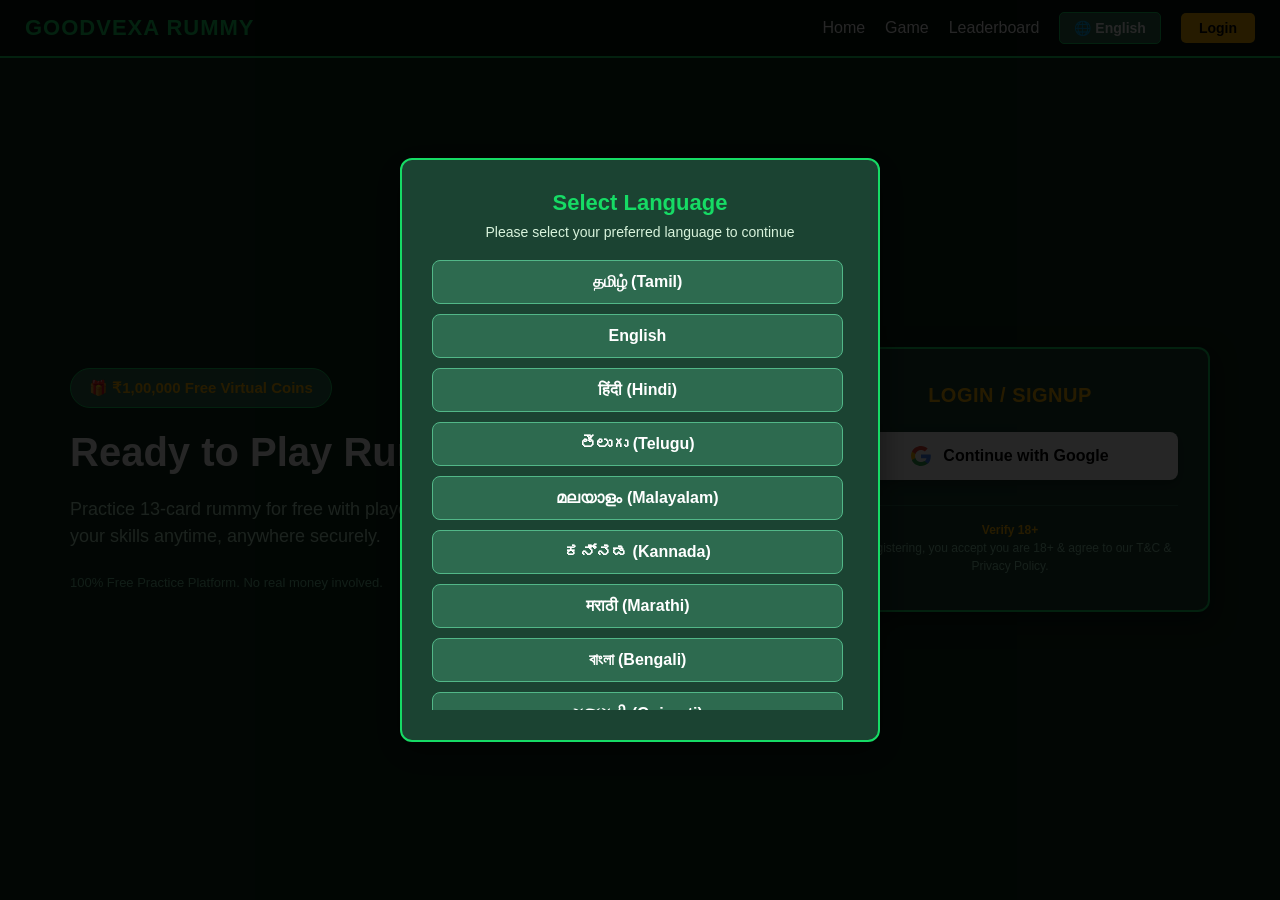
==== index.html @ e5ea5112 "Update index.html" ====
<!DOCTYPE html>
<html lang="en">
<head>
    <meta charset="UTF-8">
    <meta name="viewport" content="width=device-width, initial-scale=1.0">
    <title>Goodvexa Rummy</title>
    <style>
        * {
            margin: 0;
            padding: 0;
            box-sizing: border-box;
            font-family: 'Segoe UI', Tahoma, Geneva, Verdana, sans-serif;
        }

        body {
            background-color: #0d2818;
            color: #ffffff;
            min-height: 100vh;
            display: flex;
            flex-direction: column;
        }

        header {
            background-color: #05140b;
            padding: 12px 25px;
            display: flex;
            justify-content: space-between;
            align-items: center;
            border-bottom: 2px solid #16db65;
            position: relative;
        }

        .logo {
            font-size: 22px;
            font-weight: bold;
            color: #16db65;
            letter-spacing: 1px;
        }

        .nav-links {
            display: flex;
            align-items: center;
            gap: 20px;
        }

        .nav-links a {
            color: #fff;
            text-decoration: none;
            font-size: 16px;
            transition: color 0.2s;
        }

        .nav-links a:hover {
            color: #16db65;
        }

        .lang-btn {
            background-color: #2d6a4f;
            color: #fff;
            border: 1px solid #16db65;
            padding: 7px 14px;
            border-radius: 5px;
            cursor: pointer;
            font-weight: bold;
            font-size: 14px;
        }

        .login-nav-btn {
            background-color: #ffb703;
            color: #000;
            padding: 7px 18px;
            border: none;
            border-radius: 5px;
            font-weight: bold;
            cursor: pointer;
            font-size: 14px;
        }

        .logout-nav-btn {
            background-color: #d90429;
            color: #fff;
            padding: 7px 18px;
            border: none;
            border-radius: 5px;
            font-weight: bold;
            cursor: pointer;
            font-size: 14px;
        }

        /* Hamburger Menu Button for Mobile */
        .hamburger {
            display: none;
            font-size: 24px;
            background: none;
            border: none;
            color: #fff;
            cursor: pointer;
        }

        /* Mobile Dropdown Menu */
        .mobile-menu {
            display: none;
            position: absolute;
            top: 100%;
            left: 0;
            width: 100%;
            background-color: #05140b;
            border-bottom: 2px solid #16db65;
            flex-direction: column;
            padding: 15px 25px;
            gap: 15px;
            z-index: 100;
        }

        .mobile-menu.active {
            display: flex;
        }

        .mobile-menu a {
            color: #fff;
            text-decoration: none;
            font-size: 16px;
        }

        main {
            flex: 1;
            display: flex;
            justify-content: space-between;
            align-items: center;
            padding: 40px 30px;
            max-width: 1200px;
            margin: 0 auto;
            width: 100%;
            gap: 40px;
        }

        .hero-left {
            flex: 1;
            max-width: 550px;
        }

        .hero-left h1 {
            font-size: 40px;
            margin-bottom: 20px;
            color: #ffffff;
            line-height: 1.2;
        }

        .hero-left p {
            font-size: 18px;
            color: #b7e4c7;
            margin-bottom: 25px;
            line-height: 1.5;
        }

        .bonus-badge {
            display: inline-block;
            background-color: #2d6a4f;
            border: 1px solid #16db65;
            color: #ffb703;
            padding: 10px 18px;
            border-radius: 20px;
            font-weight: bold;
            font-size: 15px;
            margin-bottom: 20px;
        }

        .disclaimer {
            margin-top: 15px;
            font-size: 13px;
            color: #74c69d;
        }

        .hero-right {
            width: 400px;
            background-color: #1b4332;
            border: 2px solid #16db65;
            border-radius: 12px;
            padding: 35px 30px;
            box-shadow: 0 8px 25px rgba(0, 0, 0, 0.5);
            text-align: center;
        }

        .reg-card-title {
            font-size: 20px;
            font-weight: bold;
            color: #ffb703;
            margin-bottom: 25px;
            text-transform: uppercase;
            letter-spacing: 0.5px;
        }

        .google-login-btn {
            display: flex;
            align-items: center;
            justify-content: center;
            gap: 12px;
            width: 100%;
            background-color: #ffffff;
            color: #000000;
            font-size: 16px;
            font-weight: 600;
            padding: 14px;
            border: none;
            border-radius: 8px;
            cursor: pointer;
            box-shadow: 0 4px 12px rgba(0, 0, 0, 0.3);
            transition: background-color 0.2s;
        }

        .google-login-btn:hover {
            background-color: #f1f1f1;
        }

        .google-icon {
            width: 20px;
            height: 20px;
        }

        .terms-box {
            margin-top: 25px;
            font-size: 12px;
            color: #95d5b2;
            line-height: 1.5;
            border-top: 1px solid #2d6a4f;
            padding-top: 15px;
        }

        .terms-box span {
            color: #ffb703;
            font-weight: bold;
        }

        .modal-overlay {
            position: fixed;
            top: 0;
            left: 0;
            width: 100%;
            height: 100%;
            background-color: rgba(0, 0, 0, 0.85);
            display: flex;
            justify-content: center;
            align-items: center;
            z-index: 1000;
            padding: 15px;
        }

        .modal-card {
            background-color: #1b4332;
            border: 2px solid #16db65;
            padding: 30px;
            border-radius: 12px;
            text-align: center;
            max-width: 480px;
            width: 100%;
            max-height: 90vh;
            display: flex;
            flex-direction: column;
            box-shadow: 0 10px 30px rgba(0, 0, 0, 0.5);
        }

        .modal-card h2 {
            font-size: 22px;
            margin-bottom: 8px;
            color: #16db65;
        }

        .modal-card p {
            color: #d8f3dc;
            margin-bottom: 20px;
            font-size: 14px;
        }

        .lang-options {
            display: flex;
            flex-direction: column;
            gap: 10px;
            overflow-y: auto;
            max-height: 50vh;
            padding-right: 5px;
        }

        .lang-option-btn {
            background-color: #2d6a4f;
            color: #ffffff;
            border: 1px solid #52b788;
            padding: 12px;
            border-radius: 8px;
            font-size: 16px;
            font-weight: bold;
            cursor: pointer;
            transition: all 0.2s ease;
        }

        .lang-option-btn:hover {
            background-color: #16db65;
            color: #000;
        }

        .hidden {
            display: none !important;
        }

        @media (max-width: 850px) {
            .nav-links {
                display: none;
            }
            .hamburger {
                display: block;
            }
            main {
                flex-direction: column;
                padding: 20px;
                gap: 30px;
            }
            .hero-left {
                text-align: center;
                max-width: 100%;
            }
            .hero-left h1 {
                font-size: 32px;
            }
            .hero-right {
                width: 100%;
                max-width: 100%;
            }
        }
    </style>
</head>
<body>

    <header>
        <div class="logo">GOODVEXA RUMMY</div>
        
        <!-- Desktop Nav Links -->
        <div class="nav-links">
            <a href="index.html" id="nav-home">Home</a>
            <a href="game.html" id="nav-game">Game</a>
            <a href="#" id="nav-leaderboard">Leaderboard</a>
            <button class="lang-btn" onclick="openLanguageModal()">🌐 <span id="current-lang-text">English</span></button>
            <div id="auth-btn-container">
                <button class="login-nav-btn" id="nav-login" onclick="handleGoogleLogin()">Login</button>
            </div>
        </div>

        <!-- Hamburger Menu Button for Mobile -->
        <button class="hamburger" onclick="toggleMobileMenu()">☰</button>

        <!-- Mobile Dropdown Menu -->
        <div class="mobile-menu" id="mobileMenu">
            <a href="index.html" id="mob-nav-home">Home</a>
            <a href="game.html" id="mob-nav-game">Game</a>
            <a href="#" id="mob-nav-leaderboard">Leaderboard</a>
            <div style="display: flex; gap: 10px; margin-top: 10px; flex-wrap: wrap;">
                <button class="lang-btn" style="flex:1;" onclick="openLanguageModal()">🌐 <span id="mob-current-lang-text">English</span></button>
                <div id="mob-auth-btn-container" style="flex:1;">
                    <button class="login-nav-btn" style="width:100%;" id="mob-nav-login" onclick="handleGoogleLogin()">Login</button>
                </div>
            </div>
        </div>
    </header>

    <main>
        <div class="hero-left">
            <div class="bonus-badge" id="hero-badge">🎁 ₹1,00,000 Free Virtual Coins</div>
            <h1 id="hero-title">Ready to Play Rummy?</h1>
            <p id="hero-subtitle">Practice 13-card rummy for free with players across India. Sharpen your skills anytime, anywhere securely.</p>
            <div class="disclaimer" id="hero-disclaimer">100% Free Practice Platform. No real money involved.</div>
        </div>

        <div class="hero-right">
            <div class="reg-card-title" id="reg-title">LOGIN / SIGNUP</div>
            
            <button class="google-login-btn" onclick="handleGoogleLogin()">
                <svg class="google-icon" viewBox="0 0 24 24">
                    <path fill="#4285F4" d="M23.745 12.27c0-.7-.06-1.4-.19-2.07H12v4.51h6.6c-.29 1.52-1.14 2.82-2.4 3.68v3.05h3.88c2.27-2.09 3.66-5.17 3.66-9.17z"/>
                    <path fill="#34A853" d="M12 24c3.24 0 5.95-1.08 7.93-2.91l-3.88-3.05c-1.08.72-2.45 1.16-4.05 1.16-3.12 0-5.77-2.1-6.72-4.93H1.19v3.15C3.17 21.32 7.23 24 12 24z"/>
                    <path fill="#FBBC05" d="M5.28 14.27c-.25-.72-.38-1.49-.38-2.27s.13-1.55.38-2.27V6.58H1.19C.43 8.12 0 9.87 0 11.7s.43 3.58 1.19 5.12l4.09-2.55z"/>
                    <path fill="#EA4335" d="M12 4.75c1.77 0 3.35.61 4.6 1.8l3.42-3.42C17.95 1.19 15.24 0 12 0 7.23 0 3.17 2.68 1.19 6.58l4.09 3.15c.95-2.83 3.6-4.98 6.72-4.98z"/>
                </svg>
                <span id="google-btn-text">Continue with Google</span>
            </button>

            <div class="terms-box" id="terms-box">
                <span>Verify 18+</span><br>
                By registering, you accept you are 18+ & agree to our T&C & Privacy Policy.
            </div>
        </div>
    </main>

    <div class="modal-overlay" id="langModal">
        <div class="modal-card">
            <h2>Select Language</h2>
            <p>Please select your preferred language to continue</p>
            <div class="lang-options">
                <button class="lang-option-btn" onclick="selectLanguage('ta')">தமிழ் (Tamil)</button>
                <button class="lang-option-btn" onclick="selectLanguage('en')">English</button>
                <button class="lang-option-btn" onclick="selectLanguage('hi')">हिंदी (Hindi)</button>
                <button class="lang-option-btn" onclick="selectLanguage('te')">తెలుగు (Telugu)</button>
                <button class="lang-option-btn" onclick="selectLanguage('ml')">മലയാളം (Malayalam)</button>
                <button class="lang-option-btn" onclick="selectLanguage('kn')">ಕನ್ನಡ (Kannada)</button>
                <button class="lang-option-btn" onclick="selectLanguage('mr')">मराठी (Marathi)</button>
                <button class="lang-option-btn" onclick="selectLanguage('bn')">বাংলা (Bengali)</button>
                <button class="lang-option-btn" onclick="selectLanguage('gu')">ગુજરાતી (Gujarati)</button>
                <button class="lang-option-btn" onclick="selectLanguage('pa')">ਪੰਜਾਬੀ (Punjabi)</button>
            </div>
        </div>
    </div>

    <script>
        const translations = {
            en: {
                currentLangLabel: "English",
                navHome: "Home",
                navGame: "Game",
                navLeaderboard: "Leaderboard",
                navLogin: "Login",
                navLogout: "Logout",
                heroBadge: "🎁 ₹1,00,000 Free Virtual Coins",
                heroTitle: "Ready to Play Rummy?",
                heroSubtitle: "Practice 13-card rummy for free with players across India. Sharpen your skills anytime, anywhere securely.",
                heroDisclaimer: "100% Free Practice Platform. No real money involved.",
                regTitle: "LOGIN / SIGNUP",
                googleBtnText: "Continue with Google",
                termsText: "<span>Verify 18+</span><br>By registering, you accept you are 18+ & agree to our T&C & Privacy Policy."
            },
            ta: {
                currentLangLabel: "தமிழ்",
                navHome: "முகப்பு",
                navGame: "விளையாட்டு",
                navLeaderboard: "தரவரிசை",
                navLogin: "உள்நுழை",
                navLogout: "வெளியேறு",
                heroBadge: "🎁 ₹1,00,000 இலவச விர்ச்சுவல் நாணயங்கள்",
                heroTitle: "ரம்மி விளையாடத் தயாரா?",
                heroSubtitle: "இந்தியா முழுவதிலும் உள்ள வீரர்களுடன் பாதுகாப்பாக 13 கார்டு ரம்மி பயிற்சி செய்யுங்கள்.",
                heroDisclaimer: "100% இலவசப் பயிற்சி தளம். பணம் வைத்து விளையாடும் வசதி இல்லை.",
                regTitle: "உள்நுழைவு / பதிவு",
                googleBtnText: "கூகுள் மூலம் தொடரவும்",
                termsText: "<span>18+ வயதை உறுதிப்படுத்தவும்</span><br>பதிவு செய்வதன் மூலம், உங்களுக்கு 18+ வயது என்றும் விதிமுறைகளை ஏற்பதாகவும் உறுதிப்படுத்துகிறீர்கள்."
            },
            hi: {
                currentLangLabel: "हिंदी",
                navHome: "होम",
                navGame: "गेम",
                navLeaderboard: "लीडरबोर्ड",
                navLogin: "लॉगिन",
                navLogout: "लॉग आउट",
                heroBadge: "🎁 ₹1,00,000 मुफ़्त वर्चुअल सिक्के",
                heroTitle: "रम्मी खेलने के लिए तैयार हैं?",
                heroSubtitle: "पूरे भारत के खिलाड़ियों के साथ सुरक्षित रूप से 13 कार्ड रम्मी का अभ्यास करें।",
                heroDisclaimer: "100% मुफ़्त अभ्यास मंच। कोई असली पैसा शामिल नहीं है।",
                regTitle: "लॉगिन / साइनअप",
                googleBtnText: "गूगल के साथ जारी रखें",
                termsText: "<span>18+ सत्यापित करें</span><br>पंजीकरण करके, आप पुष्टि करते हैं कि आपकी आयु 18+ है और नियमों से सहमत हैं।"
            },
            te: {
                currentLangLabel: "తెలుగు",
                navHome: "హోమ్",
                navGame: "ఆట",
                navLeaderboard: "లీడర్‌బోర్డ్",
                navLogin: "లాగిన్",
                navLogout: "లాగ్‌అవుట్",
                heroBadge: "🎁 ₹1,00,000 ఉచిత వర్చువల్ కాయిన్స్",
                heroTitle: "రమ్మీ ఆడటానికి సిద్ధంగా ఉన్నారా?",
                heroSubtitle: "భారతదేశవ్యాప్తంగా ఉన్న ఆటగాళ్లతో సురక్షితంగా 13 కార్డ్ రమ్మీని ప్రాక్టీస్ చేయండి.",
                heroDisclaimer: "100% ఉచిత ప్రాక్టీస్ ప్లాట్‌ఫారమ్. అసలు డబ్బు లేదు.",
                regTitle: "లాగిన్ / సైన్ అప్",
                googleBtnText: "గూగుల్‌తో కొనసాగించండి",
                termsText: "<span>18+ ధృవీకరించండి</span><br>నమోదు చేయడం ద్వారా, మీరు 18+ అని మరియు నిబంధనలకు అంగీకరిస్తున్నారని ధృవీకరిస్తున్నారు."
            },
            ml: {
                currentLangLabel: "മലയാളം",
                navHome: "ഹോം",
                navGame: "ഗെയിം",
                navLeaderboard: "ലീഡർബോർഡ്",
                navLogin: "ലോഗിൻ",
                navLogout: "പുറത്തിറങ്ങുക",
                heroBadge: "🎁 ₹1,00,000 സൗജന്യ വെർച്വൽ കോയിനുകൾ",
                heroTitle: "രമ്മി കളിക്കാൻ തയ്യാറാണോ?",
                heroSubtitle: "ഇന്ത്യയിലുടനീളമുള്ള കളിക്കാർക്കൊപ്പം സുരക്ഷിതമായി 13 കാർഡ് റമ്മി പരിശീലിക്കുക.",
                heroDisclaimer: "100% സൗജന്യ പരിശീലന പ്ലാറ്റ്ഫോം. യഥാർത്ഥ പണം ഇല്ല.",
                regTitle: "ലോഗിൻ / സൈൻ അപ്പ്",
                googleBtnText: "ഗൂഗിൾ വഴി തുടരുക",
                termsText: "<span>18+ സ്ഥിരീകരിക്കുക</span><br>രജിസ്റ്റർ ചെയ്യുന്നതിലൂടെ, നിങ്ങൾക്ക് 18+ വയസ്സുണ്ടെന്നും വ്യവസ്ഥകൾ അംഗീകരിക്കുന്നുവെന്നും സ്ഥിരീകരിക്കുന്നു."
            },
            kn: {
                currentLangLabel: "ಕನ್ನಡ",
                navHome: "ಹೋಮ್",
                navGame: "ಆಟ",
                navLeaderboard: "ಲೀಡರ್‌ಬೋರ್ಡ್",
                navLogin: "ಲಾಗಿನ್",
                navLogout: "ಹೊರಬಡಿ",
                heroBadge: "🎁 ₹1,00,000 ಉಚಿತ ವರ್ಚುವಲ್ ನಾಣ್ಯಗಳು",
                heroTitle: "ರಮ್ಮಿ ಆಡಲು ಸಿದ್ಧರಿದ್ದೀರಾ?",
                heroSubtitle: "ಭಾರತದಾದ್ಯಂತ ಇರುವ ಆಟಗಾರರೊಂದಿಗೆ ಸುರಕ್ಷಿತವಾಗಿ 13 ಕಾರ್ಡ್ ರಮ್ಮಿಯನ್ನು ಅಭ್ಯಾಸ ಮಾಡಿ.",
                heroDisclaimer: "100% ಉಚಿತ ಅಭ್ಯಾಸ ವೇದಿಕೆ. ಯಾವುದೇ ನೈಜ ಹಣವಿಲ್ಲ.",
                regTitle: "ಲಾಗಿನ್ / ಸೈನ್ ಅಪ್",
                googleBtnText: "ಗೂಗ್ மூலம் ಮುಂದುವರಿಸಿ",
                termsText: "<span>18+ ಪರಿಶೀಲಿಸಿ</span><br>ನೋಂದಾಯಿಸುವ ಮೂಲಕ, ನೀವು 18+ ವರ್ಷ ವಯಸ್ಸಿನವರು ಮತ್ತು ನಿಯಮಗಳನ್ನು ಒಪ್ಪಿಕೊಳ್ಳುತ್ತೀರಿ."
            },
            mr: {
                currentLangLabel: "मराठी",
                navHome: "होम",
                navGame: "गेम",
                navLeaderboard: "लिडरबोर्ड",
                navLogin: "लॉगिन",
                navLogout: "बाहेर پدا",
                heroBadge: "🎁 ₹1,00,000 मोफत व्हर्च्युअल नाणी",
                heroTitle: "रम्मी खेळण्यास तयार आहात?",
                heroSubtitle: "भारतभरातील खेळाडूंसोबत सुरक्षितपणे 13 कार्ड रम्मीचा सराव करा.",
                heroDisclaimer: "100% मोफत सराव प्लॅटफॉर्म. वास्तविक पैसे समाविष्ट नाहीत.",
                regTitle: "लॉगिन / साइनअप",
                googleBtnText: "गुगल सह सुरू ठेवा",
                termsText: "<span>18+ सत्यापित करा</span><br>नोंदणी करून, तुम्ही तुमचे वय १८+ असल्याची पुष्टी करता."
            },
            bn: {
                currentLangLabel: "বাংলা",
                navHome: "হোম",
                navGame: "গেম",
                navLeaderboard: "লিডারবোর্ড",
                navLogin: "লগইন",
                navLogout: "লগআউট",
                heroBadge: "🎁 ₹1,00,000 ফ্রি ভার্চুয়াল কয়েন",
                heroTitle: "রমি খেলতে প্রস্তুত?",
                heroSubtitle: "ভারত জুড়ে খেলোয়াড়দের সাথে নিরাপদে ১৩ কার্ডের রমি অনুশীলন করুন।",
                heroDisclaimer: "১০০% বিনামূল্যে অনুশীলনের প্ল্যাটফর্ম। আসল টাকা নেই।",
                regTitle: "লগইন / সাইনআপ",
                googleBtnText: "গুগলের সাথে চালিয়ে যান",
                termsText: "<span>১৮+ যাচাই করুন</span><br>নিবন্ধন করার মাধ্যমে, আপনি নিশ্চিত করছেন যে আপনার বয়স ১৮+।"
            },
            gu: {
                currentLangLabel: "ગુજરાતી",
                navHome: "હોમ",
                navGame: "ગેમ",
                navLeaderboard: "લીડરબોર્ડ",
                navLogin: "લોગિન",
                navLogout: "બહાર નીકળો",
                heroBadge: "🎁 ₹1,00,000 મફત વર્ચ્યુઅલ સિક્કા",
                heroTitle: "રમમી રમવા માટે તૈયાર છો?",
                heroSubtitle: "ભારતભરના ખેલાડીઓ સાથે સુરક્ષિત રીતે ૧૩ કાર્ડ રમમી પ્રેક્ટિસ કરો.",
                heroDisclaimer: "100% મફત પ્રેક્ટિસ પ્લેટફોર્મ. વાસ્તવિક નાણાં સામેલ નથી.",
                regTitle: "લોગિન / સાઇનઅપ",
                googleBtnText: "ગૂગલ સાથે ચાલુ રાખો",
                termsText: "<span>૧૮+ ચકાસો</span><br>રજીસ્ટર કરીને, તમે પુષ્ટિ કરો છો કે તમારી ઉંમર ૧૮+ છે."
            },
            pa: {
                currentLangLabel: "ਪੰਜਾਬੀ",
                navHome: "ਹੋਮ",
                navGame: "ਗੇਮ",
                navLeaderboard: "ਲੀਡਰബോർഡ്",
                navLogin: "ਲਾਗਇਨ",
                navLogout: "ਬਾਹਰ ਜਾਓ",
                heroBadge: "🎁 ₹1,00,000 ਮੁਫ਼ਤ ਵਰਚੁਅਲ ਸਿੱਕੇ",
                heroTitle: "ਰਮੀ ਖੇਡਣ ਲਈ ਤਿਆਰ ਹੋ?",
                heroSubtitle: "ਭਾਰਤ ਭਰ ਦੇ ਖਿਡਾਰੀਆਂ ਨਾਲ ਸੁਰੱਖਿਅਤ ਢੰਗ ਨਾਲ 13 ਕਾਰਡ ਰਮੀ ਦਾ ਅਭਿਆਸ ਕਰੋ।",
                heroDisclaimer: "100% ਮੁਫ਼ਤ ਅਭਿਆਸ ਪਲੇਟਫਾਰਮ। ਕੋਈ ਅਸਲ ਪੈਸਾ ਸ਼ਾਮਲ ਨਹੀਂ ਹੈ।",
                regTitle: "ਲਾਗਇਨ / ਸਾਈન ਅੱਪ",
                googleBtnText: "ਗੂਗਲ ਨਾਲ ਜਾਰੀ ਰੱਖੋ",
                termsText: "<span>18+ ਤਸਦੀਕ ਕਰੋ</span><br>ਰਜਿਸਟਰ ਕਰਕੇ, ਤੁਸੀਂ ਪੁਸ਼ਟੀ ਕਰਦੇ ਹੋ ਕਿ ਤੁਹਾਡੀ ਉਮਰ 18+ ਹੈ।"
            }
        };

        window.onload = function() {
            const savedLang = localStorage.getItem('goodvexa_lang');
            if (savedLang && translations[savedLang]) {
                applyLanguage(savedLang);
                document.getElementById('langModal').classList.add('hidden');
            } else {
                document.getElementById('langModal').classList.remove('hidden');
            }
            checkUserLoginState();
        };

        function selectLanguage(langCode) {
            localStorage.setItem('goodvexa_lang', langCode);
            applyLanguage(langCode);
            document.getElementById('langModal').classList.add('hidden');
        }

        function openLanguageModal() {
            document.getElementById('langModal').classList.remove('hidden');
        }

        function toggleMobileMenu() {
            const menu = document.getElementById('mobileMenu');
            menu.classList.toggle('active');
        }

        function checkUserLoginState() {
            const savedUser = localStorage.getItem('rummy_user');
            const currentLang = localStorage.getItem('goodvexa_lang') || 'en';
            const t = translations[currentLang] || translations.en;

            const authContainer = document.getElementById('auth-btn-container');
            const mobAuthContainer = document.getElementById('mob-auth-btn-container');

            if (savedUser) {
                authContainer.innerHTML = `<button class="logout-nav-btn" onclick="handleLogout()">${t.navLogout}</button>`;
                mobAuthContainer.innerHTML = `<button class="logout-nav-btn" style="width:100%;" onclick="handleLogout()">${t.navLogout}</button>`;
            } else {
                authContainer.innerHTML = `<button class="login-nav-btn" id="nav-login" onclick="handleGoogleLogin()">${t.navLogin}</button>`;
                mobAuthContainer.innerHTML = `<button class="login-nav-btn" style="width:100%;" id="mob-nav-login" onclick="handleGoogleLogin()">${t.navLogin}</button>`;
            }
        }

        function applyLanguage(lang) {
            const data = translations[lang] || translations.en;
            
            document.getElementById('current-lang-text').innerText = data.currentLangLabel;
            document.getElementById('mob-current-lang-text').innerText = data.currentLangLabel;
            
            document.getElementById('nav-home').innerText = data.navHome;
            document.getElementById('nav-game').innerText = data.navGame;
            document.getElementById('nav-leaderboard').innerText = data.navLeaderboard;

            document.getElementById('mob-nav-home').innerText = data.navHome;
            document.getElementById('mob-nav-game').innerText = data.navGame;
            document.getElementById('mob-nav-leaderboard').innerText = data.navLeaderboard;

            document.getElementById('hero-badge').innerText = data.heroBadge;
            document.getElementById('hero-title').innerText = data.heroTitle;
            document.getElementById('hero-subtitle').innerText = data.heroSubtitle;
            document.getElementById('hero-disclaimer').innerText = data.heroDisclaimer;
            
            document.getElementById('reg-title').innerText = data.regTitle;
            document.getElementById('google-btn-text').innerText = data.googleBtnText;
            document.getElementById('terms-box').innerHTML = data.termsText;

            document.documentElement.lang = lang;
            checkUserLoginState();
        }

        async function handleGoogleLogin() {
            let userName = prompt("Enter your Name for Rummy Login / Gmail ID:", "Senthilkumar");
            if (!userName) return;

            try {
                const response = await fetch('https://goodvexa-rummy-server.onrender.com/api/login', {
                    method: 'POST',
                    headers: {
                        'Content-Type': 'application/json'
                    },
                    body: JSON.stringify({ username: userName })
                });

                const data = await response.json();
                if (data.success) {
                    localStorage.setItem('rummy_user', data.user.username);
                    localStorage.setItem('rummy_wallet', data.user.wallet);
                    
                    alert("Login Successful! ₹1,00,000 Virtual Coins Credited.");
                    window.location.href = "game.html";
                } else {
                    alert("Login Failed: " + data.error);
                }
            } catch (err) {
                console.error("Connection Error:", err);
                alert("Server connection error. Please try again.");
            }
        }

        function handleLogout() {
            localStorage.removeItem('rummy_user');
            localStorage.removeItem('rummy_wallet');
            alert("Logged out successfully!");
            window.location.reload();
        }
    </script>
</body>
</html>
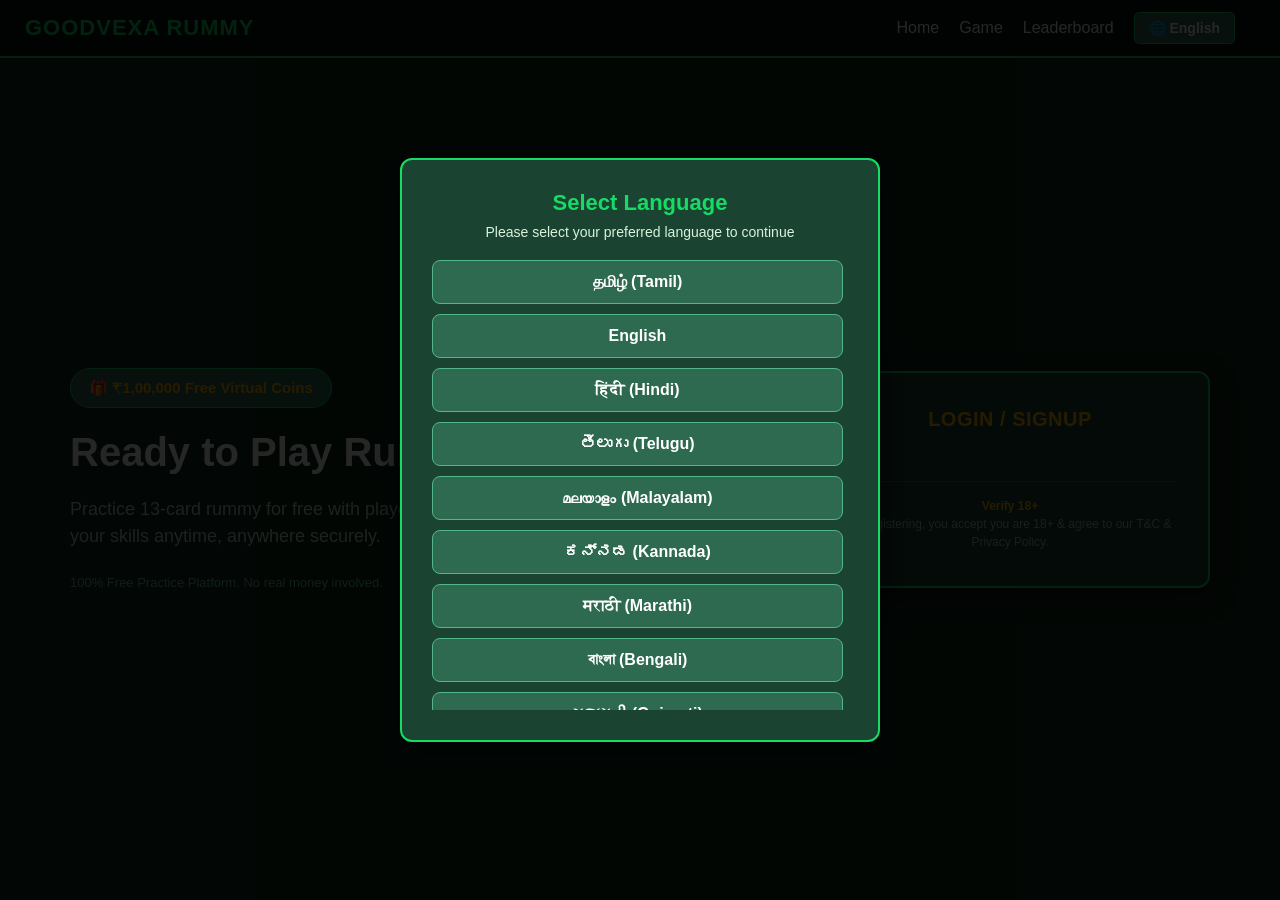
==== commit 26933261: "Update index.html" ====
--- a/index.html
+++ b/index.html
@@ -1,9 +1,11 @@
 <!DOCTYPE html>
-<html lang="en">
+<html lang="ta">
 <head>
     <meta charset="UTF-8">
     <meta name="viewport" content="width=device-width, initial-scale=1.0">
     <title>Goodvexa Rummy</title>
+    <!-- Google Official Sign-In Script -->
+    <script src="https://accounts.google.com/gsi/client" async defer></script>
     <style>
         * {
             margin: 0;
@@ -65,17 +67,6 @@
             font-size: 14px;
         }
 
-        .login-nav-btn {
-            background-color: #ffb703;
-            color: #000;
-            padding: 7px 18px;
-            border: none;
-            border-radius: 5px;
-            font-weight: bold;
-            cursor: pointer;
-            font-size: 14px;
-        }
-
         .logout-nav-btn {
             background-color: #d90429;
             color: #fff;
@@ -87,7 +78,6 @@
             font-size: 14px;
         }
 
-        /* Hamburger Menu Button for Mobile */
         .hamburger {
             display: none;
             font-size: 24px;
@@ -97,7 +87,6 @@
             cursor: pointer;
         }
 
-        /* Mobile Dropdown Menu */
         .mobile-menu {
             display: none;
             position: absolute;
@@ -179,6 +168,9 @@
             padding: 35px 30px;
             box-shadow: 0 8px 25px rgba(0, 0, 0, 0.5);
             text-align: center;
+            display: flex;
+            flex-direction: column;
+            align-items: center;
         }
 
         .reg-card-title {
@@ -190,33 +182,6 @@
             letter-spacing: 0.5px;
         }
 
-        .google-login-btn {
-            display: flex;
-            align-items: center;
-            justify-content: center;
-            gap: 12px;
-            width: 100%;
-            background-color: #ffffff;
-            color: #000000;
-            font-size: 16px;
-            font-weight: 600;
-            padding: 14px;
-            border: none;
-            border-radius: 8px;
-            cursor: pointer;
-            box-shadow: 0 4px 12px rgba(0, 0, 0, 0.3);
-            transition: background-color 0.2s;
-        }
-
-        .google-login-btn:hover {
-            background-color: #f1f1f1;
-        }
-
-        .google-icon {
-            width: 20px;
-            height: 20px;
-        }
-
         .terms-box {
             margin-top: 25px;
             font-size: 12px;
@@ -224,6 +189,7 @@
             line-height: 1.5;
             border-top: 1px solid #2d6a4f;
             padding-top: 15px;
+            width: 100%;
         }
 
         .terms-box span {
@@ -332,30 +298,23 @@
     <header>
         <div class="logo">GOODVEXA RUMMY</div>
         
-        <!-- Desktop Nav Links -->
         <div class="nav-links">
             <a href="index.html" id="nav-home">Home</a>
             <a href="game.html" id="nav-game">Game</a>
             <a href="#" id="nav-leaderboard">Leaderboard</a>
             <button class="lang-btn" onclick="openLanguageModal()">🌐 <span id="current-lang-text">English</span></button>
-            <div id="auth-btn-container">
-                <button class="login-nav-btn" id="nav-login" onclick="handleGoogleLogin()">Login</button>
-            </div>
+            <div id="auth-btn-container"></div>
         </div>
 
-        <!-- Hamburger Menu Button for Mobile -->
         <button class="hamburger" onclick="toggleMobileMenu()">☰</button>
 
-        <!-- Mobile Dropdown Menu -->
         <div class="mobile-menu" id="mobileMenu">
             <a href="index.html" id="mob-nav-home">Home</a>
             <a href="game.html" id="mob-nav-game">Game</a>
             <a href="#" id="mob-nav-leaderboard">Leaderboard</a>
             <div style="display: flex; gap: 10px; margin-top: 10px; flex-wrap: wrap;">
                 <button class="lang-btn" style="flex:1;" onclick="openLanguageModal()">🌐 <span id="mob-current-lang-text">English</span></button>
-                <div id="mob-auth-btn-container" style="flex:1;">
-                    <button class="login-nav-btn" style="width:100%;" id="mob-nav-login" onclick="handleGoogleLogin()">Login</button>
-                </div>
+                <div id="mob-auth-btn-container" style="flex:1;"></div>
             </div>
         </div>
     </header>
@@ -371,15 +330,20 @@
         <div class="hero-right">
             <div class="reg-card-title" id="reg-title">LOGIN / SIGNUP</div>
             
-            <button class="google-login-btn" onclick="handleGoogleLogin()">
-                <svg class="google-icon" viewBox="0 0 24 24">
-                    <path fill="#4285F4" d="M23.745 12.27c0-.7-.06-1.4-.19-2.07H12v4.51h6.6c-.29 1.52-1.14 2.82-2.4 3.68v3.05h3.88c2.27-2.09 3.66-5.17 3.66-9.17z"/>
-                    <path fill="#34A853" d="M12 24c3.24 0 5.95-1.08 7.93-2.91l-3.88-3.05c-1.08.72-2.45 1.16-4.05 1.16-3.12 0-5.77-2.1-6.72-4.93H1.19v3.15C3.17 21.32 7.23 24 12 24z"/>
-                    <path fill="#FBBC05" d="M5.28 14.27c-.25-.72-.38-1.49-.38-2.27s.13-1.55.38-2.27V6.58H1.19C.43 8.12 0 9.87 0 11.7s.43 3.58 1.19 5.12l4.09-2.55z"/>
-                    <path fill="#EA4335" d="M12 4.75c1.77 0 3.35.61 4.6 1.8l3.42-3.42C17.95 1.19 15.24 0 12 0 7.23 0 3.17 2.68 1.19 6.58l4.09 3.15c.95-2.83 3.6-4.98 6.72-4.98z"/>
-                </svg>
-                <span id="google-btn-text">Continue with Google</span>
-            </button>
+            <!-- Google Official Sign-In Button Container -->
+            <div id="g_id_onload"
+                 data-client_id="502301926611-s67jla88d0bm2vko88odlgv7iqptgqfl.apps.googleusercontent.com"
+                 data-callback="handleCredentialResponse"
+                 data-auto_prompt="false">
+            </div>
+            <div class="g_id_signin" 
+                 data-type="standard" 
+                 data-shape="rectangular" 
+                 data-theme="outline" 
+                 data-text="continue_with" 
+                 data-size="large" 
+                 data-logo_alignment="left">
+            </div>
 
             <div class="terms-box" id="terms-box">
                 <span>Verify 18+</span><br>
@@ -414,14 +378,12 @@
                 navHome: "Home",
                 navGame: "Game",
                 navLeaderboard: "Leaderboard",
-                navLogin: "Login",
                 navLogout: "Logout",
                 heroBadge: "🎁 ₹1,00,000 Free Virtual Coins",
                 heroTitle: "Ready to Play Rummy?",
                 heroSubtitle: "Practice 13-card rummy for free with players across India. Sharpen your skills anytime, anywhere securely.",
                 heroDisclaimer: "100% Free Practice Platform. No real money involved.",
                 regTitle: "LOGIN / SIGNUP",
-                googleBtnText: "Continue with Google",
                 termsText: "<span>Verify 18+</span><br>By registering, you accept you are 18+ & agree to our T&C & Privacy Policy."
             },
             ta: {
@@ -429,14 +391,12 @@
                 navHome: "முகப்பு",
                 navGame: "விளையாட்டு",
                 navLeaderboard: "தரவரிசை",
-                navLogin: "உள்நுழை",
                 navLogout: "வெளியேறு",
                 heroBadge: "🎁 ₹1,00,000 இலவச விர்ச்சுவல் நாணயங்கள்",
                 heroTitle: "ரம்மி விளையாடத் தயாரா?",
                 heroSubtitle: "இந்தியா முழுவதிலும் உள்ள வீரர்களுடன் பாதுகாப்பாக 13 கார்டு ரம்மி பயிற்சி செய்யுங்கள்.",
                 heroDisclaimer: "100% இலவசப் பயிற்சி தளம். பணம் வைத்து விளையாடும் வசதி இல்லை.",
                 regTitle: "உள்நுழைவு / பதிவு",
-                googleBtnText: "கூகுள் மூலம் தொடரவும்",
                 termsText: "<span>18+ வயதை உறுதிப்படுத்தவும்</span><br>பதிவு செய்வதன் மூலம், உங்களுக்கு 18+ வயது என்றும் விதிமுறைகளை ஏற்பதாகவும் உறுதிப்படுத்துகிறீர்கள்."
             },
             hi: {
@@ -444,14 +404,12 @@
                 navHome: "होम",
                 navGame: "गेम",
                 navLeaderboard: "लीडरबोर्ड",
-                navLogin: "लॉगिन",
                 navLogout: "लॉग आउट",
                 heroBadge: "🎁 ₹1,00,000 मुफ़्त वर्चुअल सिक्के",
                 heroTitle: "रम्मी खेलने के लिए तैयार हैं?",
                 heroSubtitle: "पूरे भारत के खिलाड़ियों के साथ सुरक्षित रूप से 13 कार्ड रम्मी का अभ्यास करें।",
                 heroDisclaimer: "100% मुफ़्त अभ्यास मंच। कोई असली पैसा शामिल नहीं है।",
                 regTitle: "लॉगिन / साइनअप",
-                googleBtnText: "गूगल के साथ जारी रखें",
                 termsText: "<span>18+ सत्यापित करें</span><br>पंजीकरण करके, आप पुष्टि करते हैं कि आपकी आयु 18+ है और नियमों से सहमत हैं।"
             },
             te: {
@@ -459,14 +417,12 @@
                 navHome: "హోమ్",
                 navGame: "ఆట",
                 navLeaderboard: "లీడర్‌బోర్డ్",
-                navLogin: "లాగిన్",
                 navLogout: "లాగ్‌అవుట్",
                 heroBadge: "🎁 ₹1,00,000 ఉచిత వర్చువల్ కాయిన్స్",
                 heroTitle: "రమ్మీ ఆడటానికి సిద్ధంగా ఉన్నారా?",
                 heroSubtitle: "భారతదేశవ్యాప్తంగా ఉన్న ఆటగాళ్లతో సురక్షితంగా 13 కార్డ్ రమ్మీని ప్రాక్టీస్ చేయండి.",
                 heroDisclaimer: "100% ఉచిత ప్రాక్టీస్ ప్లాట్‌ఫారమ్. అసలు డబ్బు లేదు.",
                 regTitle: "లాగిన్ / సైన్ అప్",
-                googleBtnText: "గూగుల్‌తో కొనసాగించండి",
                 termsText: "<span>18+ ధృవీకరించండి</span><br>నమోదు చేయడం ద్వారా, మీరు 18+ అని మరియు నిబంధనలకు అంగీకరిస్తున్నారని ధృవీకరిస్తున్నారు."
             },
             ml: {
@@ -474,14 +430,12 @@
                 navHome: "ഹോം",
                 navGame: "ഗെയിം",
                 navLeaderboard: "ലീഡർബോർഡ്",
-                navLogin: "ലോഗിൻ",
                 navLogout: "പുറത്തിറങ്ങുക",
                 heroBadge: "🎁 ₹1,00,000 സൗജന്യ വെർച്വൽ കോയിനുകൾ",
                 heroTitle: "രമ്മി കളിക്കാൻ തയ്യാറാണോ?",
                 heroSubtitle: "ഇന്ത്യയിലുടനീളമുള്ള കളിക്കാർക്കൊപ്പം സുരക്ഷിതമായി 13 കാർഡ് റമ്മി പരിശീലിക്കുക.",
                 heroDisclaimer: "100% സൗജന്യ പരിശീലന പ്ലാറ്റ്ഫോം. യഥാർത്ഥ പണം ഇല്ല.",
                 regTitle: "ലോഗിൻ / സൈൻ അപ്പ്",
-                googleBtnText: "ഗൂഗിൾ വഴി തുടരുക",
                 termsText: "<span>18+ സ്ഥിരീകരിക്കുക</span><br>രജിസ്റ്റർ ചെയ്യുന്നതിലൂടെ, നിങ്ങൾക്ക് 18+ വയസ്സുണ്ടെന്നും വ്യവസ്ഥകൾ അംഗീകരിക്കുന്നുവെന്നും സ്ഥിരീകരിക്കുന്നു."
             },
             kn: {
@@ -489,14 +443,12 @@
                 navHome: "ಹೋಮ್",
                 navGame: "ಆಟ",
                 navLeaderboard: "ಲೀಡರ್‌ಬೋರ್ಡ್",
-                navLogin: "ಲಾಗಿನ್",
                 navLogout: "ಹೊರಬಡಿ",
                 heroBadge: "🎁 ₹1,00,000 ಉಚಿತ ವರ್ಚುವಲ್ ನಾಣ್ಯಗಳು",
                 heroTitle: "ರಮ್ಮಿ ಆಡಲು ಸಿದ್ಧರಿದ್ದೀರಾ?",
                 heroSubtitle: "ಭಾರತದಾದ್ಯಂತ ಇರುವ ಆಟಗಾರರೊಂದಿಗೆ ಸುರಕ್ಷಿತವಾಗಿ 13 ಕಾರ್ಡ್ ರಮ್ಮಿಯನ್ನು ಅಭ್ಯಾಸ ಮಾಡಿ.",
                 heroDisclaimer: "100% ಉಚಿತ ಅಭ್ಯಾಸ ವೇದಿಕೆ. ಯಾವುದೇ ನೈಜ ಹಣವಿಲ್ಲ.",
                 regTitle: "ಲಾಗಿನ್ / ಸೈನ್ ಅಪ್",
-                googleBtnText: "ಗೂಗ್ மூலம் ಮುಂದುವರಿಸಿ",
                 termsText: "<span>18+ ಪರಿಶೀಲಿಸಿ</span><br>ನೋಂದಾಯಿಸುವ ಮೂಲಕ, ನೀವು 18+ ವರ್ಷ ವಯಸ್ಸಿನವರು ಮತ್ತು ನಿಯಮಗಳನ್ನು ಒಪ್ಪಿಕೊಳ್ಳುತ್ತೀರಿ."
             },
             mr: {
@@ -504,14 +456,12 @@
                 navHome: "होम",
                 navGame: "गेम",
                 navLeaderboard: "लिडरबोर्ड",
-                navLogin: "लॉगिन",
-                navLogout: "बाहेर پدا",
+                navLogout: "बाहेर ਪدا",
                 heroBadge: "🎁 ₹1,00,000 मोफत व्हर्च्युअल नाणी",
                 heroTitle: "रम्मी खेळण्यास तयार आहात?",
                 heroSubtitle: "भारतभरातील खेळाडूंसोबत सुरक्षितपणे 13 कार्ड रम्मीचा सराव करा.",
                 heroDisclaimer: "100% मोफत सराव प्लॅटफॉर्म. वास्तविक पैसे समाविष्ट नाहीत.",
                 regTitle: "लॉगिन / साइनअप",
-                googleBtnText: "गुगल सह सुरू ठेवा",
                 termsText: "<span>18+ सत्यापित करा</span><br>नोंदणी करून, तुम्ही तुमचे वय १८+ असल्याची पुष्टी करता."
             },
             bn: {
@@ -519,14 +469,12 @@
                 navHome: "হোম",
                 navGame: "গেম",
                 navLeaderboard: "লিডারবোর্ড",
-                navLogin: "লগইন",
                 navLogout: "লগআউট",
                 heroBadge: "🎁 ₹1,00,000 ফ্রি ভার্চুয়াল কয়েন",
                 heroTitle: "রমি খেলতে প্রস্তুত?",
                 heroSubtitle: "ভারত জুড়ে খেলোয়াড়দের সাথে নিরাপদে ১৩ কার্ডের রমি অনুশীলন করুন।",
                 heroDisclaimer: "১০০% বিনামূল্যে অনুশীলনের প্ল্যাটফর্ম। আসল টাকা নেই।",
                 regTitle: "লগইন / সাইনআপ",
-                googleBtnText: "গুগলের সাথে চালিয়ে যান",
                 termsText: "<span>১৮+ যাচাই করুন</span><br>নিবন্ধন করার মাধ্যমে, আপনি নিশ্চিত করছেন যে আপনার বয়স ১৮+।"
             },
             gu: {
@@ -534,29 +482,25 @@
                 navHome: "હોમ",
                 navGame: "ગેમ",
                 navLeaderboard: "લીડરબોર્ડ",
-                navLogin: "લોગિન",
                 navLogout: "બહાર નીકળો",
                 heroBadge: "🎁 ₹1,00,000 મફત વર્ચ્યુઅલ સિક્કા",
                 heroTitle: "રમમી રમવા માટે તૈયાર છો?",
                 heroSubtitle: "ભારતભરના ખેલાડીઓ સાથે સુરક્ષિત રીતે ૧૩ કાર્ડ રમમી પ્રેક્ટિસ કરો.",
                 heroDisclaimer: "100% મફત પ્રેક્ટિસ પ્લેટફોર્મ. વાસ્તવિક નાણાં સામેલ નથી.",
                 regTitle: "લોગિન / સાઇનઅપ",
-                googleBtnText: "ગૂગલ સાથે ચાલુ રાખો",
                 termsText: "<span>૧૮+ ચકાસો</span><br>રજીસ્ટર કરીને, તમે પુષ્ટિ કરો છો કે તમારી ઉંમર ૧૮+ છે."
             },
             pa: {
                 currentLangLabel: "ਪੰਜਾਬੀ",
-                navHome: "ਹੋਮ",
+                navHome: "ਹੋম",
                 navGame: "ਗੇਮ",
-                navLeaderboard: "ਲੀਡਰബോർഡ്",
-                navLogin: "ਲਾਗਇਨ",
+                navLeaderboard: "ਲੀਡਰబోർഡ്",
                 navLogout: "ਬਾਹਰ ਜਾਓ",
                 heroBadge: "🎁 ₹1,00,000 ਮੁਫ਼ਤ ਵਰਚੁਅਲ ਸਿੱਕੇ",
                 heroTitle: "ਰਮੀ ਖੇਡਣ ਲਈ ਤਿਆਰ ਹੋ?",
-                heroSubtitle: "ਭਾਰਤ ਭਰ ਦੇ ਖਿਡਾਰੀਆਂ ਨਾਲ ਸੁਰੱਖਿਅਤ ਢੰਗ ਨਾਲ 13 ਕਾਰਡ ਰਮੀ ਦਾ ਅਭਿਆਸ ਕਰੋ।",
-                heroDisclaimer: "100% ਮੁਫ਼ਤ ਅਭਿਆਸ ਪਲੇਟਫਾਰਮ। ਕੋਈ ਅਸਲ ਪੈਸਾ ਸ਼ਾਮਲ ਨਹੀਂ ਹੈ।",
-                regTitle: "ਲਾਗਇਨ / ਸਾਈન ਅੱਪ",
-                googleBtnText: "ਗੂਗਲ ਨਾਲ ਜਾਰੀ ਰੱਖੋ",
+                heroSubtitle: "ਭਾਰਤ ਭਰ ਦੇ ਖਿਡਾਰੀਆਂ ਨਾਲ ਸੁਰੱਖਿਅਤ ਢੰਗ ਨਾਲ 13 ਕਾਰਡ ਰਮੀ ਦਾ ਅਭਿਆस ਕਰੋ।",
+                heroDisclaimer: "100% ਮੁਫ਼ܬ ਅਭਿਆਸ ਪਲੇਟਫਾਰਮ। ਕੋਈ ਅਸਲ ਪੈਸਾ ਸ਼ਾਮਲ ਨਹੀਂ.",
+                regTitle: "ਲਾਗਇਨ / ਸਾਈਨ ਅੱਪ",
                 termsText: "<span>18+ ਤਸਦੀਕ ਕਰੋ</span><br>ਰਜਿਸਟਰ ਕਰਕੇ, ਤੁਸੀਂ ਪੁਸ਼ਟੀ ਕਰਦੇ ਹੋ ਕਿ ਤੁਹਾਡੀ ਉਮਰ 18+ ਹੈ।"
             }
         };
@@ -588,19 +532,19 @@
         }
 
         function checkUserLoginState() {
-            const savedUser = localStorage.getItem('rummy_user');
+            const savedEmail = localStorage.getItem('rummy_email');
             const currentLang = localStorage.getItem('goodvexa_lang') || 'en';
             const t = translations[currentLang] || translations.en;
 
             const authContainer = document.getElementById('auth-btn-container');
             const mobAuthContainer = document.getElementById('mob-auth-btn-container');
 
-            if (savedUser) {
+            if (savedEmail) {
                 authContainer.innerHTML = `<button class="logout-nav-btn" onclick="handleLogout()">${t.navLogout}</button>`;
                 mobAuthContainer.innerHTML = `<button class="logout-nav-btn" style="width:100%;" onclick="handleLogout()">${t.navLogout}</button>`;
             } else {
-                authContainer.innerHTML = `<button class="login-nav-btn" id="nav-login" onclick="handleGoogleLogin()">${t.navLogin}</button>`;
-                mobAuthContainer.innerHTML = `<button class="login-nav-btn" style="width:100%;" id="mob-nav-login" onclick="handleGoogleLogin()">${t.navLogin}</button>`;
+                authContainer.innerHTML = '';
+                mobAuthContainer.innerHTML = '';
             }
         }
 
@@ -624,46 +568,58 @@
             document.getElementById('hero-disclaimer').innerText = data.heroDisclaimer;
             
             document.getElementById('reg-title').innerText = data.regTitle;
-            document.getElementById('google-btn-text').innerText = data.googleBtnText;
             document.getElementById('terms-box').innerHTML = data.termsText;
 
             document.documentElement.lang = lang;
             checkUserLoginState();
         }
 
-        async function handleGoogleLogin() {
-            let userName = prompt("Enter your Name for Rummy Login / Gmail ID:", "Senthilkumar");
-            if (!userName) return;
-
+        // Google Official Callback Function (ஜிமெயில் லாகின் வெற்றிகரமாக முடிந்தவுடன் இது இயங்கும்)
+        async function handleCredentialResponse(response) {
             try {
-                const response = await fetch('https://goodvexa-rummy-server.onrender.com/api/login', {
+                const responsePayload = parseJwt(response.credential);
+                const userEmail = responsePayload.email;
+                const userName = responsePayload.name;
+
+                const apiResponse = await fetch('https://goodvexa-rummy-server.onrender.com/api/login', {
                     method: 'POST',
                     headers: {
                         'Content-Type': 'application/json'
                     },
-                    body: JSON.stringify({ username: userName })
+                    body: JSON.stringify({ email: userEmail, username: userName })
                 });
 
-                const data = await response.json();
+                const data = await apiResponse.json();
                 if (data.success) {
+                    localStorage.setItem('rummy_email', data.user.email);
                     localStorage.setItem('rummy_user', data.user.username);
                     localStorage.setItem('rummy_wallet', data.user.wallet);
                     
-                    alert("Login Successful! ₹1,00,000 Virtual Coins Credited.");
+                    alert("Login Successful! ₹1,00,000 Virtual Coins Credited to: " + data.user.email);
                     window.location.href = "game.html";
                 } else {
                     alert("Login Failed: " + data.error);
                 }
             } catch (err) {
                 console.error("Connection Error:", err);
-                alert("Server connection error. Please try again.");
-            }
+                alert("Server connection error. Please check your backend server.");
+            }
+        }
+
+        function parseJwt(token) {
+            var base64Url = token.split('.')[1];
+            var base64 = base64Url.replace(/-/g, '+').replace(/_/g, '/');
+            var jsonPayload = decodeURIComponent(window.atob(base64).split('').map(function(c) {
+                return '%' + ('00' + c.charCodeAt(0).toString(16)).slice(-2);
+            }).join(''));
+            return JSON.parse(jsonPayload);
         }
 
         function handleLogout() {
+            localStorage.removeItem('rummy_email');
             localStorage.removeItem('rummy_user');
             localStorage.removeItem('rummy_wallet');
-            alert("Logged out successfully!");
+            alert("வெற்றிகரமாக வெளியேறிவிட்டீர்கள் (Logged out)!");
             window.location.reload();
         }
     </script>
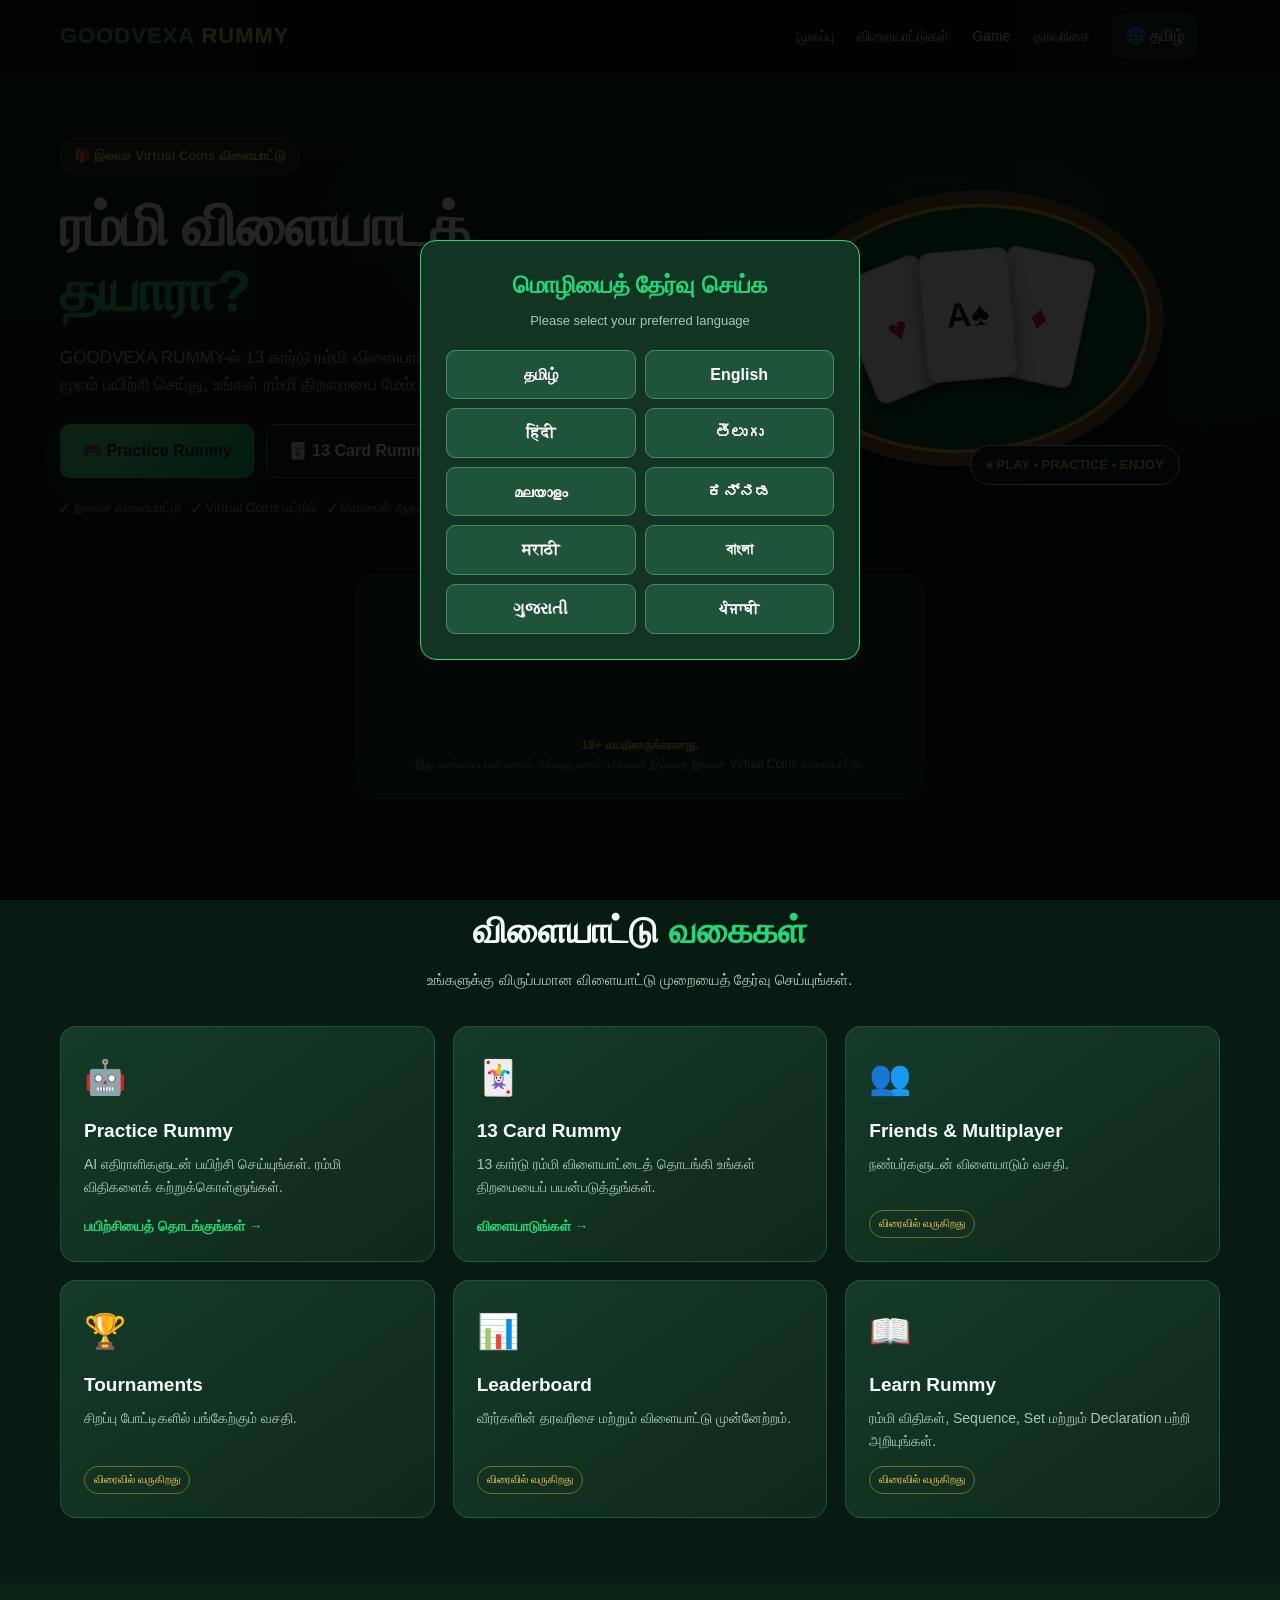
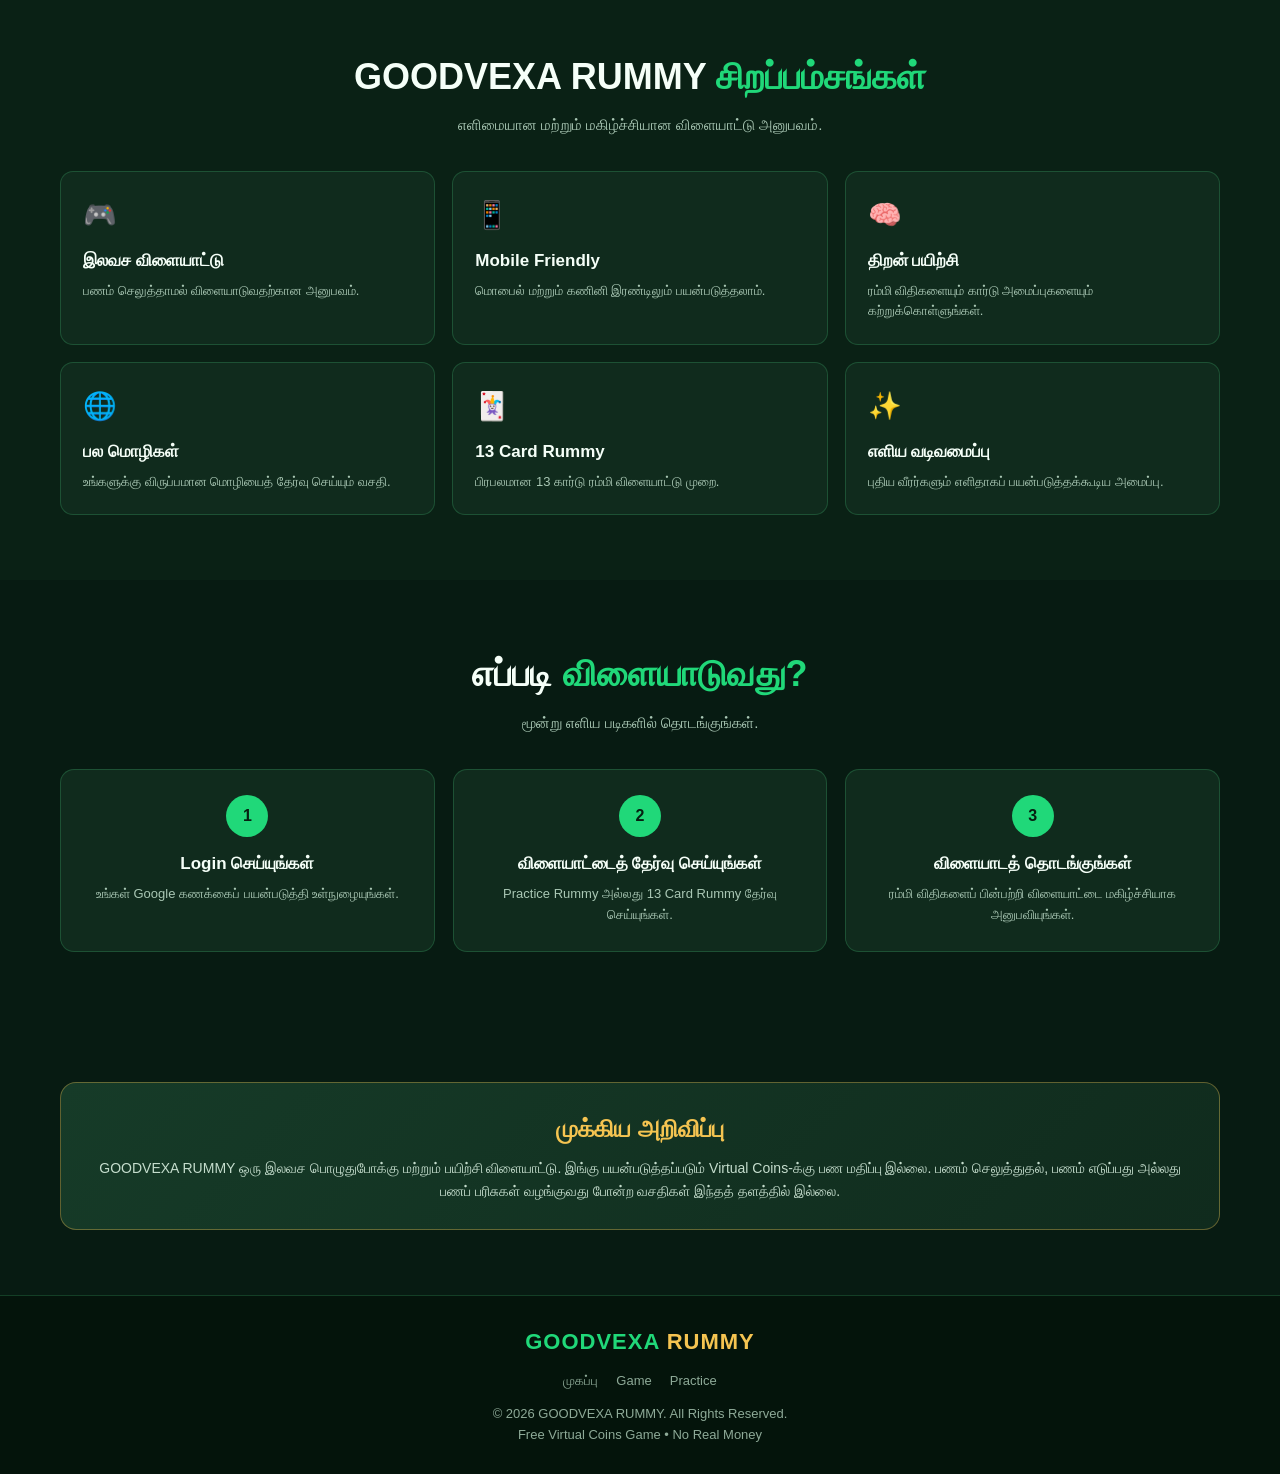
==== commit 38fe98f0: "Update index.html" ====
--- a/index.html
+++ b/index.html
@@ -1,627 +1,742 @@
+
 <!DOCTYPE html>
 <html lang="ta">
 <head>
-    <meta charset="UTF-8">
-    <meta name="viewport" content="width=device-width, initial-scale=1.0">
-    <title>Goodvexa Rummy</title>
-    <!-- Google Official Sign-In Script -->
-    <script src="https://accounts.google.com/gsi/client" async defer></script>
-    <style>
-        * {
-            margin: 0;
-            padding: 0;
-            box-sizing: border-box;
-            font-family: 'Segoe UI', Tahoma, Geneva, Verdana, sans-serif;
-        }
-
-        body {
-            background-color: #0d2818;
-            color: #ffffff;
-            min-height: 100vh;
-            display: flex;
-            flex-direction: column;
-        }
-
-        header {
-            background-color: #05140b;
-            padding: 12px 25px;
-            display: flex;
-            justify-content: space-between;
-            align-items: center;
-            border-bottom: 2px solid #16db65;
-            position: relative;
-        }
-
-        .logo {
-            font-size: 22px;
-            font-weight: bold;
-            color: #16db65;
-            letter-spacing: 1px;
-        }
-
-        .nav-links {
-            display: flex;
-            align-items: center;
-            gap: 20px;
-        }
-
-        .nav-links a {
-            color: #fff;
-            text-decoration: none;
-            font-size: 16px;
-            transition: color 0.2s;
-        }
-
-        .nav-links a:hover {
-            color: #16db65;
-        }
-
-        .lang-btn {
-            background-color: #2d6a4f;
-            color: #fff;
-            border: 1px solid #16db65;
-            padding: 7px 14px;
-            border-radius: 5px;
-            cursor: pointer;
-            font-weight: bold;
-            font-size: 14px;
-        }
-
-        .logout-nav-btn {
-            background-color: #d90429;
-            color: #fff;
-            padding: 7px 18px;
-            border: none;
-            border-radius: 5px;
-            font-weight: bold;
-            cursor: pointer;
-            font-size: 14px;
-        }
-
-        .hamburger {
-            display: none;
-            font-size: 24px;
-            background: none;
-            border: none;
-            color: #fff;
-            cursor: pointer;
-        }
-
-        .mobile-menu {
-            display: none;
-            position: absolute;
-            top: 100%;
-            left: 0;
-            width: 100%;
-            background-color: #05140b;
-            border-bottom: 2px solid #16db65;
-            flex-direction: column;
-            padding: 15px 25px;
-            gap: 15px;
-            z-index: 100;
-        }
-
-        .mobile-menu.active {
-            display: flex;
-        }
-
-        .mobile-menu a {
-            color: #fff;
-            text-decoration: none;
-            font-size: 16px;
-        }
-
-        main {
-            flex: 1;
-            display: flex;
-            justify-content: space-between;
-            align-items: center;
-            padding: 40px 30px;
-            max-width: 1200px;
-            margin: 0 auto;
-            width: 100%;
-            gap: 40px;
-        }
-
-        .hero-left {
-            flex: 1;
-            max-width: 550px;
-        }
-
-        .hero-left h1 {
-            font-size: 40px;
-            margin-bottom: 20px;
-            color: #ffffff;
-            line-height: 1.2;
-        }
-
-        .hero-left p {
-            font-size: 18px;
-            color: #b7e4c7;
-            margin-bottom: 25px;
-            line-height: 1.5;
-        }
-
-        .bonus-badge {
-            display: inline-block;
-            background-color: #2d6a4f;
-            border: 1px solid #16db65;
-            color: #ffb703;
-            padding: 10px 18px;
-            border-radius: 20px;
-            font-weight: bold;
-            font-size: 15px;
-            margin-bottom: 20px;
-        }
-
-        .disclaimer {
-            margin-top: 15px;
-            font-size: 13px;
-            color: #74c69d;
-        }
-
-        .hero-right {
-            width: 400px;
-            background-color: #1b4332;
-            border: 2px solid #16db65;
-            border-radius: 12px;
-            padding: 35px 30px;
-            box-shadow: 0 8px 25px rgba(0, 0, 0, 0.5);
-            text-align: center;
-            display: flex;
-            flex-direction: column;
-            align-items: center;
-        }
-
-        .reg-card-title {
-            font-size: 20px;
-            font-weight: bold;
-            color: #ffb703;
-            margin-bottom: 25px;
-            text-transform: uppercase;
-            letter-spacing: 0.5px;
-        }
-
-        .terms-box {
-            margin-top: 25px;
-            font-size: 12px;
-            color: #95d5b2;
-            line-height: 1.5;
-            border-top: 1px solid #2d6a4f;
-            padding-top: 15px;
-            width: 100%;
-        }
-
-        .terms-box span {
-            color: #ffb703;
-            font-weight: bold;
-        }
-
-        .modal-overlay {
-            position: fixed;
-            top: 0;
-            left: 0;
-            width: 100%;
-            height: 100%;
-            background-color: rgba(0, 0, 0, 0.85);
-            display: flex;
-            justify-content: center;
-            align-items: center;
-            z-index: 1000;
-            padding: 15px;
-        }
-
-        .modal-card {
-            background-color: #1b4332;
-            border: 2px solid #16db65;
-            padding: 30px;
-            border-radius: 12px;
-            text-align: center;
-            max-width: 480px;
-            width: 100%;
-            max-height: 90vh;
-            display: flex;
-            flex-direction: column;
-            box-shadow: 0 10px 30px rgba(0, 0, 0, 0.5);
-        }
-
-        .modal-card h2 {
-            font-size: 22px;
-            margin-bottom: 8px;
-            color: #16db65;
-        }
-
-        .modal-card p {
-            color: #d8f3dc;
-            margin-bottom: 20px;
-            font-size: 14px;
-        }
-
-        .lang-options {
-            display: flex;
-            flex-direction: column;
-            gap: 10px;
-            overflow-y: auto;
-            max-height: 50vh;
-            padding-right: 5px;
-        }
-
-        .lang-option-btn {
-            background-color: #2d6a4f;
-            color: #ffffff;
-            border: 1px solid #52b788;
-            padding: 12px;
-            border-radius: 8px;
-            font-size: 16px;
-            font-weight: bold;
-            cursor: pointer;
-            transition: all 0.2s ease;
-        }
-
-        .lang-option-btn:hover {
-            background-color: #16db65;
-            color: #000;
-        }
-
-        .hidden {
-            display: none !important;
-        }
-
-        @media (max-width: 850px) {
-            .nav-links {
-                display: none;
-            }
-            .hamburger {
-                display: block;
-            }
-            main {
-                flex-direction: column;
-                padding: 20px;
-                gap: 30px;
-            }
-            .hero-left {
-                text-align: center;
-                max-width: 100%;
-            }
-            .hero-left h1 {
-                font-size: 32px;
-            }
-            .hero-right {
-                width: 100%;
-                max-width: 100%;
-            }
-        }
-    </style>
+<meta charset="UTF-8">
+<meta name="viewport" content="width=device-width, initial-scale=1.0">
+<meta name="theme-color" content="#071b12">
+<meta name="description" content="GOODVEXA RUMMY - இலவசமாக 13 கார்டு ரம்மி விளையாடுங்கள். Practice Rummy and enjoy free virtual coins.">
+<title>GOODVEXA RUMMY | Free Rummy Game</title>
+
+<script src="https://accounts.google.com/gsi/client" async defer></script>
+
+<style>
+:root {
+    --bg:#071b12;
+    --panel:#102b1d;
+    --panel2:#163b28;
+    --green:#20d879;
+    --green2:#0eaa5b;
+    --gold:#f5c451;
+    --white:#f5fff8;
+    --muted:#a9c7b4;
+    --border:rgba(73,214,132,.22);
+}
+* {box-sizing:border-box;margin:0;padding:0}
+html {scroll-behavior:smooth}
+body {
+    background:var(--bg);
+    color:var(--white);
+    font-family:Arial,"Noto Sans Tamil",sans-serif;
+    line-height:1.6;
+}
+a {color:inherit;text-decoration:none}
+button {font:inherit;cursor:pointer}
+.container {width:min(1160px,92%);margin:auto}
+
+/* HEADER */
+header {
+    position:sticky;top:0;z-index:100;
+    background:rgba(5,20,13,.96);
+    border-bottom:1px solid var(--border);
+    backdrop-filter:blur(12px);
+}
+.navbar {
+    min-height:72px;
+    display:flex;align-items:center;
+    justify-content:space-between;gap:18px;
+}
+.logo {
+    font-size:22px;font-weight:900;
+    color:var(--green);letter-spacing:1px;
+}
+.logo span {color:var(--gold)}
+.nav-links {display:flex;align-items:center;gap:23px}
+.nav-links a {font-size:14px;color:#d8eee0}
+.nav-links a:hover {color:var(--green)}
+.nav-actions {display:flex;align-items:center;gap:10px}
+.lang-btn,.menu-btn {
+    border:1px solid var(--border);
+    background:var(--panel2);color:white;
+    padding:8px 12px;border-radius:9px;
+}
+.menu-btn {display:none;font-size:22px}
+.mobile-menu {
+    display:none;padding:12px 4%;
+    background:#081e13;border-top:1px solid var(--border);
+}
+.mobile-menu a {display:block;padding:10px 0;color:#e4f5e9}
+.mobile-menu.show {display:block}
+.logout-nav-btn {
+    background:#b52d3a;color:white;
+    border:0;border-radius:8px;padding:8px 13px;
+}
+
+/* BUTTONS */
+.btn {
+    display:inline-flex;align-items:center;
+    justify-content:center;gap:8px;
+    padding:13px 21px;border-radius:10px;
+    border:1px solid transparent;font-weight:800;
+    transition:.2s;
+}
+.btn:hover {transform:translateY(-2px);filter:brightness(1.08)}
+.btn-primary {
+    color:#062012;background:linear-gradient(135deg,#5af09a,#16c76a);
+    box-shadow:0 8px 25px rgba(32,216,121,.18);
+}
+.btn-outline {
+    color:var(--white);border-color:#4d9c6e;
+    background:rgba(255,255,255,.03);
+}
+.btn-gold {background:var(--gold);color:#2b2008}
+
+/* HERO */
+.hero {
+    padding:65px 0 55px;
+    background:
+      radial-gradient(ellipse at 75% 30%,rgba(28,150,82,.22),transparent 48%),
+      linear-gradient(180deg,#0a2417,#071b12);
+}
+.hero-grid {
+    display:grid;grid-template-columns:1.1fr .9fr;
+    gap:45px;align-items:center;
+}
+.eyebrow {
+    display:inline-block;padding:7px 13px;
+    border:1px solid rgba(245,196,81,.4);
+    background:rgba(245,196,81,.09);
+    color:var(--gold);border-radius:30px;
+    font-size:13px;font-weight:bold;margin-bottom:18px;
+}
+.hero h1 {
+    font-size:clamp(36px,5vw,58px);
+    line-height:1.13;margin-bottom:20px;
+    letter-spacing:-1px;
+}
+.hero h1 span {color:var(--green)}
+.hero-description {
+    color:var(--muted);font-size:17px;
+    max-width:590px;margin-bottom:26px;
+}
+.hero-buttons {display:flex;flex-wrap:wrap;gap:12px}
+.hero-note {margin-top:20px;color:#8db69a;font-size:13px}
+.hero-art {
+    min-height:330px;position:relative;
+    display:flex;align-items:center;justify-content:center;
+    background:radial-gradient(circle,rgba(31,166,91,.2),transparent 68%);
+}
+.table-art {
+    width:min(390px,100%);height:275px;
+    border-radius:50%;border:13px solid #7b5529;
+    background:radial-gradient(ellipse,#167a47,#07512e 75%);
+    box-shadow:0 22px 45px #0008,inset 0 0 0 4px #d5a64a;
+    display:flex;align-items:center;justify-content:center;
+    transform:rotate(-5deg);
+}
+.playing-cards {display:flex;align-items:center;justify-content:center}
+.playing-card {
+    width:90px;height:130px;border-radius:10px;
+    background:#fff;color:#17251c;
+    border:2px solid #e5e5e5;
+    box-shadow:0 8px 18px #0008;
+    display:flex;align-items:center;justify-content:center;
+    font-size:34px;font-weight:900;
+}
+.playing-card:nth-child(1){transform:rotate(-17deg) translateX(20px)}
+.playing-card:nth-child(2){transform:translateY(-14px);z-index:2}
+.playing-card:nth-child(3){transform:rotate(17deg) translateX(-20px)}
+.red-card {color:#d52d40}
+.art-label {
+    position:absolute;bottom:8px;right:8%;
+    background:#092519;border:1px solid var(--gold);
+    color:var(--gold);padding:9px 15px;
+    border-radius:30px;font-size:13px;font-weight:bold;
+}
+
+/* LOGIN */
+.login-section {padding:0 0 38px}
+.login-box {
+    max-width:570px;margin:auto;text-align:center;
+    padding:24px;background:var(--panel);
+    border:1px solid var(--border);border-radius:17px;
+}
+.login-box h2 {font-size:21px;margin-bottom:7px}
+.login-box p {color:var(--muted);font-size:14px;margin-bottom:17px}
+.google-wrap {display:flex;justify-content:center;min-height:42px}
+.terms {
+    color:#8db69a;font-size:12px;margin-top:15px;
+}
+.terms strong {color:var(--gold)}
+
+/* SECTION COMMON */
+.section {padding:65px 0}
+.section-heading {text-align:center;margin-bottom:34px}
+.section-heading h2 {font-size:clamp(25px,4vw,36px);margin-bottom:8px}
+.section-heading h2 span {color:var(--green)}
+.section-heading p {color:var(--muted);font-size:15px}
+
+/* GAME MODES */
+.mode-grid {
+    display:grid;grid-template-columns:repeat(3,1fr);gap:18px;
+}
+.mode-card {
+    background:linear-gradient(145deg,#153b28,#0e281b);
+    border:1px solid var(--border);border-radius:16px;
+    padding:23px;min-height:215px;
+    display:flex;flex-direction:column;
+    transition:.2s;
+}
+.mode-card:hover {
+    transform:translateY(-5px);
+    border-color:var(--green);
+}
+.mode-icon {
+    font-size:34px;margin-bottom:12px;
+}
+.mode-card h3 {font-size:19px;margin-bottom:7px}
+.mode-card p {color:var(--muted);font-size:14px;flex:1}
+.mode-card .mode-link {
+    display:inline-block;color:var(--green);
+    font-weight:bold;margin-top:17px;font-size:14px;
+}
+.coming {
+    display:inline-block;margin-top:14px;
+    font-size:11px;color:var(--gold);
+    border:1px solid rgba(245,196,81,.4);
+    padding:4px 9px;border-radius:20px;width:max-content;
+}
+
+/* FEATURES */
+.features {background:#0a2115}
+.feature-grid {
+    display:grid;grid-template-columns:repeat(3,1fr);gap:17px;
+}
+.feature {
+    padding:22px;border-radius:13px;
+    background:var(--panel);
+    border:1px solid var(--border);
+}
+.feature-icon {font-size:27px;margin-bottom:10px}
+.feature h3 {font-size:17px;margin-bottom:6px}
+.feature p {font-size:13px;color:var(--muted)}
+
+/* HOW TO PLAY */
+.steps {
+    display:grid;grid-template-columns:repeat(3,1fr);gap:18px;
+}
+.step {
+    text-align:center;background:var(--panel);
+    border:1px solid var(--border);
+    border-radius:14px;padding:25px 18px;
+}
+.step-number {
+    width:42px;height:42px;border-radius:50%;
+    display:grid;place-items:center;margin:0 auto 13px;
+    background:var(--green);color:#062012;font-weight:900;
+}
+.step h3 {font-size:17px;margin-bottom:7px}
+.step p {font-size:13px;color:var(--muted)}
+
+/* ABOUT / NOTICE */
+.notice {
+    background:linear-gradient(135deg,#163b28,#102b1d);
+    border:1px solid rgba(245,196,81,.35);
+    border-radius:16px;padding:27px;text-align:center;
+}
+.notice h2 {color:var(--gold);margin-bottom:9px}
+.notice p {color:#c5ddcd;font-size:14px}
+
+/* FOOTER */
+footer {
+    padding:28px 0;background:#04140b;
+    border-top:1px solid var(--border);
+    text-align:center;color:#8eaa98;font-size:13px;
+}
+.footer-links {
+    display:flex;justify-content:center;
+    flex-wrap:wrap;gap:18px;margin:12px 0;
+}
+.footer-links a:hover {color:var(--green)}
+
+/* LANGUAGE MODAL */
+.modal-overlay {
+    position:fixed;inset:0;z-index:1000;
+    background:rgba(0,0,0,.86);
+    display:flex;align-items:center;justify-content:center;
+    padding:15px;
+}
+.modal-card {
+    background:#123523;border:1px solid var(--green);
+    border-radius:16px;padding:25px;
+    width:min(440px,100%);max-height:88vh;
+    overflow:auto;text-align:center;
+}
+.modal-card h2 {color:var(--green);margin-bottom:6px}
+.modal-card p {color:var(--muted);font-size:13px;margin-bottom:18px}
+.lang-options {
+    display:grid;grid-template-columns:1fr 1fr;gap:9px;
+}
+.lang-option-btn {
+    background:#20543a;color:white;
+    border:1px solid #438b60;border-radius:9px;
+    padding:11px 7px;font-weight:bold;
+}
+.lang-option-btn:hover {background:var(--green);color:#062012}
+.hidden {display:none!important}
+
+@media(max-width:850px) {
+    .nav-links {display:none}
+    .menu-btn {display:block}
+    .hero {padding:42px 0 35px}
+    .hero-grid {grid-template-columns:1fr;gap:15px;text-align:center}
+    .hero-description {margin-left:auto;margin-right:auto}
+    .hero-buttons {justify-content:center}
+    .hero-art {min-height:270px}
+    .table-art {height:220px;width:310px}
+    .playing-card {width:70px;height:105px;font-size:28px}
+    .mode-grid,.feature-grid {grid-template-columns:repeat(2,1fr)}
+}
+@media(max-width:560px) {
+    .navbar {min-height:62px}
+    .logo {font-size:18px}
+    .hero h1 {font-size:37px}
+    .hero-description {font-size:15px}
+    .btn {padding:12px 16px;font-size:14px}
+    .mode-grid,.feature-grid,.steps {grid-template-columns:1fr}
+    .mode-card {min-height:190px}
+    .section {padding:48px 0}
+    .login-box {padding:20px 12px}
+    .art-label {right:0}
+}
+</style>
 </head>
+
 <body>
 
-    <header>
-        <div class="logo">GOODVEXA RUMMY</div>
-        
-        <div class="nav-links">
-            <a href="index.html" id="nav-home">Home</a>
+<header>
+    <div class="container navbar">
+        <a class="logo" href="index.html">GOODVEXA <span>RUMMY</span></a>
+
+        <nav class="nav-links">
+            <a href="#home" id="nav-home">முகப்பு</a>
+            <a href="#games" id="nav-games">விளையாட்டுகள்</a>
             <a href="game.html" id="nav-game">Game</a>
-            <a href="#" id="nav-leaderboard">Leaderboard</a>
-            <button class="lang-btn" onclick="openLanguageModal()">🌐 <span id="current-lang-text">English</span></button>
+            <a href="#leaderboard" id="nav-leaderboard">தரவரிசை</a>
+            <button class="lang-btn" onclick="openLanguageModal()">🌐 <span id="current-lang-text">தமிழ்</span></button>
             <div id="auth-btn-container"></div>
-        </div>
-
-        <button class="hamburger" onclick="toggleMobileMenu()">☰</button>
-
-        <div class="mobile-menu" id="mobileMenu">
-            <a href="index.html" id="mob-nav-home">Home</a>
-            <a href="game.html" id="mob-nav-game">Game</a>
-            <a href="#" id="mob-nav-leaderboard">Leaderboard</a>
-            <div style="display: flex; gap: 10px; margin-top: 10px; flex-wrap: wrap;">
-                <button class="lang-btn" style="flex:1;" onclick="openLanguageModal()">🌐 <span id="mob-current-lang-text">English</span></button>
-                <div id="mob-auth-btn-container" style="flex:1;"></div>
-            </div>
-        </div>
-    </header>
-
-    <main>
-        <div class="hero-left">
-            <div class="bonus-badge" id="hero-badge">🎁 ₹1,00,000 Free Virtual Coins</div>
-            <h1 id="hero-title">Ready to Play Rummy?</h1>
-            <p id="hero-subtitle">Practice 13-card rummy for free with players across India. Sharpen your skills anytime, anywhere securely.</p>
-            <div class="disclaimer" id="hero-disclaimer">100% Free Practice Platform. No real money involved.</div>
-        </div>
-
-        <div class="hero-right">
-            <div class="reg-card-title" id="reg-title">LOGIN / SIGNUP</div>
-            
-            <!-- Google Official Sign-In Button Container -->
+        </nav>
+
+        <button class="menu-btn" onclick="toggleMobileMenu()" aria-label="Menu">☰</button>
+    </div>
+
+    <div class="mobile-menu" id="mobileMenu">
+        <a href="#home" onclick="closeMobileMenu()">முகப்பு</a>
+        <a href="#games" onclick="closeMobileMenu()">விளையாட்டுகள்</a>
+        <a href="game.html">13 Card Rummy</a>
+        <a href="#features" onclick="closeMobileMenu()">சிறப்பம்சங்கள்</a>
+        <a href="#leaderboard" onclick="closeMobileMenu()">தரவரிசை</a>
+        <button class="lang-btn" onclick="openLanguageModal()">🌐 மொழியைத் தேர்வு செய்க</button>
+        <div id="mob-auth-btn-container"></div>
+    </div>
+</header>
+
+<main>
+<section class="hero" id="home">
+    <div class="container hero-grid">
+        <div>
+            <div class="eyebrow">🎁 இலவச Virtual Coins விளையாட்டு</div>
+            <h1>ரம்மி விளையாடத் <span>தயாரா?</span></h1>
+            <p class="hero-description">
+                GOODVEXA RUMMY-ல் 13 கார்டு ரம்மி விளையாடுங்கள்.
+                முதலில் Practice Mode மூலம் பயிற்சி செய்து,
+                உங்கள் ரம்மி திறமையை மேம்படுத்துங்கள்.
+            </p>
+            <div class="hero-buttons">
+                <a href="practice.html" class="btn btn-primary">🎮 Practice Rummy</a>
+                <a href="game.html" class="btn btn-outline">🃏 13 Card Rummy</a>
+            </div>
+            <p class="hero-note">✓ இலவச விளையாட்டு &nbsp; ✓ Virtual Coins மட்டும் &nbsp; ✓ மொபைல் ஆதரவு</p>
+        </div>
+
+        <div class="hero-art">
+            <div class="table-art">
+                <div class="playing-cards">
+                    <div class="playing-card red-card">♥</div>
+                    <div class="playing-card">A♠</div>
+                    <div class="playing-card red-card">♦</div>
+                </div>
+            </div>
+            <div class="art-label">♠ PLAY • PRACTICE • ENJOY</div>
+        </div>
+    </div>
+</section>
+
+<section class="login-section">
+    <div class="container">
+        <div class="login-box">
+            <h2>உங்கள் கணக்கில் உள்நுழையுங்கள்</h2>
+            <p>Google கணக்கைப் பயன்படுத்தி Login / Signup செய்யலாம்.</p>
+
             <div id="g_id_onload"
                  data-client_id="502301926611-s67jla88d0bm2vko88odlgv7iqptgqfl.apps.googleusercontent.com"
                  data-callback="handleCredentialResponse"
                  data-auto_prompt="false">
             </div>
-            <div class="g_id_signin" 
-                 data-type="standard" 
-                 data-shape="rectangular" 
-                 data-theme="outline" 
-                 data-text="continue_with" 
-                 data-size="large" 
-                 data-logo_alignment="left">
-            </div>
-
-            <div class="terms-box" id="terms-box">
-                <span>Verify 18+</span><br>
-                By registering, you accept you are 18+ & agree to our T&C & Privacy Policy.
-            </div>
-        </div>
-    </main>
-
-    <div class="modal-overlay" id="langModal">
-        <div class="modal-card">
-            <h2>Select Language</h2>
-            <p>Please select your preferred language to continue</p>
-            <div class="lang-options">
-                <button class="lang-option-btn" onclick="selectLanguage('ta')">தமிழ் (Tamil)</button>
-                <button class="lang-option-btn" onclick="selectLanguage('en')">English</button>
-                <button class="lang-option-btn" onclick="selectLanguage('hi')">हिंदी (Hindi)</button>
-                <button class="lang-option-btn" onclick="selectLanguage('te')">తెలుగు (Telugu)</button>
-                <button class="lang-option-btn" onclick="selectLanguage('ml')">മലയാളം (Malayalam)</button>
-                <button class="lang-option-btn" onclick="selectLanguage('kn')">ಕನ್ನಡ (Kannada)</button>
-                <button class="lang-option-btn" onclick="selectLanguage('mr')">मराठी (Marathi)</button>
-                <button class="lang-option-btn" onclick="selectLanguage('bn')">বাংলা (Bengali)</button>
-                <button class="lang-option-btn" onclick="selectLanguage('gu')">ગુજરાતી (Gujarati)</button>
-                <button class="lang-option-btn" onclick="selectLanguage('pa')">ਪੰਜਾਬੀ (Punjabi)</button>
-            </div>
-        </div>
-    </div>
-
-    <script>
-        const translations = {
-            en: {
-                currentLangLabel: "English",
-                navHome: "Home",
-                navGame: "Game",
-                navLeaderboard: "Leaderboard",
-                navLogout: "Logout",
-                heroBadge: "🎁 ₹1,00,000 Free Virtual Coins",
-                heroTitle: "Ready to Play Rummy?",
-                heroSubtitle: "Practice 13-card rummy for free with players across India. Sharpen your skills anytime, anywhere securely.",
-                heroDisclaimer: "100% Free Practice Platform. No real money involved.",
-                regTitle: "LOGIN / SIGNUP",
-                termsText: "<span>Verify 18+</span><br>By registering, you accept you are 18+ & agree to our T&C & Privacy Policy."
-            },
-            ta: {
-                currentLangLabel: "தமிழ்",
-                navHome: "முகப்பு",
-                navGame: "விளையாட்டு",
-                navLeaderboard: "தரவரிசை",
-                navLogout: "வெளியேறு",
-                heroBadge: "🎁 ₹1,00,000 இலவச விர்ச்சுவல் நாணயங்கள்",
-                heroTitle: "ரம்மி விளையாடத் தயாரா?",
-                heroSubtitle: "இந்தியா முழுவதிலும் உள்ள வீரர்களுடன் பாதுகாப்பாக 13 கார்டு ரம்மி பயிற்சி செய்யுங்கள்.",
-                heroDisclaimer: "100% இலவசப் பயிற்சி தளம். பணம் வைத்து விளையாடும் வசதி இல்லை.",
-                regTitle: "உள்நுழைவு / பதிவு",
-                termsText: "<span>18+ வயதை உறுதிப்படுத்தவும்</span><br>பதிவு செய்வதன் மூலம், உங்களுக்கு 18+ வயது என்றும் விதிமுறைகளை ஏற்பதாகவும் உறுதிப்படுத்துகிறீர்கள்."
-            },
-            hi: {
-                currentLangLabel: "हिंदी",
-                navHome: "होम",
-                navGame: "गेम",
-                navLeaderboard: "लीडरबोर्ड",
-                navLogout: "लॉग आउट",
-                heroBadge: "🎁 ₹1,00,000 मुफ़्त वर्चुअल सिक्के",
-                heroTitle: "रम्मी खेलने के लिए तैयार हैं?",
-                heroSubtitle: "पूरे भारत के खिलाड़ियों के साथ सुरक्षित रूप से 13 कार्ड रम्मी का अभ्यास करें।",
-                heroDisclaimer: "100% मुफ़्त अभ्यास मंच। कोई असली पैसा शामिल नहीं है।",
-                regTitle: "लॉगिन / साइनअप",
-                termsText: "<span>18+ सत्यापित करें</span><br>पंजीकरण करके, आप पुष्टि करते हैं कि आपकी आयु 18+ है और नियमों से सहमत हैं।"
-            },
-            te: {
-                currentLangLabel: "తెలుగు",
-                navHome: "హోమ్",
-                navGame: "ఆట",
-                navLeaderboard: "లీడర్‌బోర్డ్",
-                navLogout: "లాగ్‌అవుట్",
-                heroBadge: "🎁 ₹1,00,000 ఉచిత వర్చువల్ కాయిన్స్",
-                heroTitle: "రమ్మీ ఆడటానికి సిద్ధంగా ఉన్నారా?",
-                heroSubtitle: "భారతదేశవ్యాప్తంగా ఉన్న ఆటగాళ్లతో సురక్షితంగా 13 కార్డ్ రమ్మీని ప్రాక్టీస్ చేయండి.",
-                heroDisclaimer: "100% ఉచిత ప్రాక్టీస్ ప్లాట్‌ఫారమ్. అసలు డబ్బు లేదు.",
-                regTitle: "లాగిన్ / సైన్ అప్",
-                termsText: "<span>18+ ధృవీకరించండి</span><br>నమోదు చేయడం ద్వారా, మీరు 18+ అని మరియు నిబంధనలకు అంగీకరిస్తున్నారని ధృవీకరిస్తున్నారు."
-            },
-            ml: {
-                currentLangLabel: "മലയാളം",
-                navHome: "ഹോം",
-                navGame: "ഗെയിം",
-                navLeaderboard: "ലീഡർബോർഡ്",
-                navLogout: "പുറത്തിറങ്ങുക",
-                heroBadge: "🎁 ₹1,00,000 സൗജന്യ വെർച്വൽ കോയിനുകൾ",
-                heroTitle: "രമ്മി കളിക്കാൻ തയ്യാറാണോ?",
-                heroSubtitle: "ഇന്ത്യയിലുടനീളമുള്ള കളിക്കാർക്കൊപ്പം സുരക്ഷിതമായി 13 കാർഡ് റമ്മി പരിശീലിക്കുക.",
-                heroDisclaimer: "100% സൗജന്യ പരിശീലന പ്ലാറ്റ്ഫോം. യഥാർത്ഥ പണം ഇല്ല.",
-                regTitle: "ലോഗിൻ / സൈൻ അപ്പ്",
-                termsText: "<span>18+ സ്ഥിരീകരിക്കുക</span><br>രജിസ്റ്റർ ചെയ്യുന്നതിലൂടെ, നിങ്ങൾക്ക് 18+ വയസ്സുണ്ടെന്നും വ്യവസ്ഥകൾ അംഗീകരിക്കുന്നുവെന്നും സ്ഥിരീകരിക്കുന്നു."
-            },
-            kn: {
-                currentLangLabel: "ಕನ್ನಡ",
-                navHome: "ಹೋಮ್",
-                navGame: "ಆಟ",
-                navLeaderboard: "ಲೀಡರ್‌ಬೋರ್ಡ್",
-                navLogout: "ಹೊರಬಡಿ",
-                heroBadge: "🎁 ₹1,00,000 ಉಚಿತ ವರ್ಚುವಲ್ ನಾಣ್ಯಗಳು",
-                heroTitle: "ರಮ್ಮಿ ಆಡಲು ಸಿದ್ಧರಿದ್ದೀರಾ?",
-                heroSubtitle: "ಭಾರತದಾದ್ಯಂತ ಇರುವ ಆಟಗಾರರೊಂದಿಗೆ ಸುರಕ್ಷಿತವಾಗಿ 13 ಕಾರ್ಡ್ ರಮ್ಮಿಯನ್ನು ಅಭ್ಯಾಸ ಮಾಡಿ.",
-                heroDisclaimer: "100% ಉಚಿತ ಅಭ್ಯಾಸ ವೇದಿಕೆ. ಯಾವುದೇ ನೈಜ ಹಣವಿಲ್ಲ.",
-                regTitle: "ಲಾಗಿನ್ / ಸೈನ್ ಅಪ್",
-                termsText: "<span>18+ ಪರಿಶೀಲಿಸಿ</span><br>ನೋಂದಾಯಿಸುವ ಮೂಲಕ, ನೀವು 18+ ವರ್ಷ ವಯಸ್ಸಿನವರು ಮತ್ತು ನಿಯಮಗಳನ್ನು ಒಪ್ಪಿಕೊಳ್ಳುತ್ತೀರಿ."
-            },
-            mr: {
-                currentLangLabel: "मराठी",
-                navHome: "होम",
-                navGame: "गेम",
-                navLeaderboard: "लिडरबोर्ड",
-                navLogout: "बाहेर ਪدا",
-                heroBadge: "🎁 ₹1,00,000 मोफत व्हर्च्युअल नाणी",
-                heroTitle: "रम्मी खेळण्यास तयार आहात?",
-                heroSubtitle: "भारतभरातील खेळाडूंसोबत सुरक्षितपणे 13 कार्ड रम्मीचा सराव करा.",
-                heroDisclaimer: "100% मोफत सराव प्लॅटफॉर्म. वास्तविक पैसे समाविष्ट नाहीत.",
-                regTitle: "लॉगिन / साइनअप",
-                termsText: "<span>18+ सत्यापित करा</span><br>नोंदणी करून, तुम्ही तुमचे वय १८+ असल्याची पुष्टी करता."
-            },
-            bn: {
-                currentLangLabel: "বাংলা",
-                navHome: "হোম",
-                navGame: "গেম",
-                navLeaderboard: "লিডারবোর্ড",
-                navLogout: "লগআউট",
-                heroBadge: "🎁 ₹1,00,000 ফ্রি ভার্চুয়াল কয়েন",
-                heroTitle: "রমি খেলতে প্রস্তুত?",
-                heroSubtitle: "ভারত জুড়ে খেলোয়াড়দের সাথে নিরাপদে ১৩ কার্ডের রমি অনুশীলন করুন।",
-                heroDisclaimer: "১০০% বিনামূল্যে অনুশীলনের প্ল্যাটফর্ম। আসল টাকা নেই।",
-                regTitle: "লগইন / সাইনআপ",
-                termsText: "<span>১৮+ যাচাই করুন</span><br>নিবন্ধন করার মাধ্যমে, আপনি নিশ্চিত করছেন যে আপনার বয়স ১৮+।"
-            },
-            gu: {
-                currentLangLabel: "ગુજરાતી",
-                navHome: "હોમ",
-                navGame: "ગેમ",
-                navLeaderboard: "લીડરબોર્ડ",
-                navLogout: "બહાર નીકળો",
-                heroBadge: "🎁 ₹1,00,000 મફત વર્ચ્યુઅલ સિક્કા",
-                heroTitle: "રમમી રમવા માટે તૈયાર છો?",
-                heroSubtitle: "ભારતભરના ખેલાડીઓ સાથે સુરક્ષિત રીતે ૧૩ કાર્ડ રમમી પ્રેક્ટિસ કરો.",
-                heroDisclaimer: "100% મફત પ્રેક્ટિસ પ્લેટફોર્મ. વાસ્તવિક નાણાં સામેલ નથી.",
-                regTitle: "લોગિન / સાઇનઅપ",
-                termsText: "<span>૧૮+ ચકાસો</span><br>રજીસ્ટર કરીને, તમે પુષ્ટિ કરો છો કે તમારી ઉંમર ૧૮+ છે."
-            },
-            pa: {
-                currentLangLabel: "ਪੰਜਾਬੀ",
-                navHome: "ਹੋম",
-                navGame: "ਗੇਮ",
-                navLeaderboard: "ਲੀਡਰబోർഡ്",
-                navLogout: "ਬਾਹਰ ਜਾਓ",
-                heroBadge: "🎁 ₹1,00,000 ਮੁਫ਼ਤ ਵਰਚੁਅਲ ਸਿੱਕੇ",
-                heroTitle: "ਰਮੀ ਖੇਡਣ ਲਈ ਤਿਆਰ ਹੋ?",
-                heroSubtitle: "ਭਾਰਤ ਭਰ ਦੇ ਖਿਡਾਰੀਆਂ ਨਾਲ ਸੁਰੱਖਿਅਤ ਢੰਗ ਨਾਲ 13 ਕਾਰਡ ਰਮੀ ਦਾ ਅਭਿਆस ਕਰੋ।",
-                heroDisclaimer: "100% ਮੁਫ਼ܬ ਅਭਿਆਸ ਪਲੇਟਫਾਰਮ। ਕੋਈ ਅਸਲ ਪੈਸਾ ਸ਼ਾਮਲ ਨਹੀਂ.",
-                regTitle: "ਲਾਗਇਨ / ਸਾਈਨ ਅੱਪ",
-                termsText: "<span>18+ ਤਸਦੀਕ ਕਰੋ</span><br>ਰਜਿਸਟਰ ਕਰਕੇ, ਤੁਸੀਂ ਪੁਸ਼ਟੀ ਕਰਦੇ ਹੋ ਕਿ ਤੁਹਾਡੀ ਉਮਰ 18+ ਹੈ।"
+
+            <div class="google-wrap">
+                <div class="g_id_signin"
+                     data-type="standard"
+                     data-shape="rectangular"
+                     data-theme="outline"
+                     data-text="continue_with"
+                     data-size="large"
+                     data-logo_alignment="left">
+                </div>
+            </div>
+
+            <div class="terms">
+                <strong>18+ வயதினருக்கானது.</strong><br>
+                இது உண்மையான பணம் அல்லது பணப் பரிசுகள் இல்லாத
+                இலவச Virtual Coins விளையாட்டு.
+            </div>
+        </div>
+    </div>
+</section>
+
+<section class="section" id="games">
+    <div class="container">
+        <div class="section-heading">
+            <h2>விளையாட்டு <span>வகைகள்</span></h2>
+            <p>உங்களுக்கு விருப்பமான விளையாட்டு முறையைத் தேர்வு செய்யுங்கள்.</p>
+        </div>
+
+        <div class="mode-grid">
+            <div class="mode-card">
+                <div class="mode-icon">🤖</div>
+                <h3>Practice Rummy</h3>
+                <p>AI எதிராளிகளுடன் பயிற்சி செய்யுங்கள். ரம்மி விதிகளைக் கற்றுக்கொள்ளுங்கள்.</p>
+                <a class="mode-link" href="practice.html">பயிற்சியைத் தொடங்குங்கள் →</a>
+            </div>
+
+            <div class="mode-card">
+                <div class="mode-icon">🃏</div>
+                <h3>13 Card Rummy</h3>
+                <p>13 கார்டு ரம்மி விளையாட்டைத் தொடங்கி உங்கள் திறமையைப் பயன்படுத்துங்கள்.</p>
+                <a class="mode-link" href="game.html">விளையாடுங்கள் →</a>
+            </div>
+
+            <div class="mode-card">
+                <div class="mode-icon">👥</div>
+                <h3>Friends & Multiplayer</h3>
+                <p>நண்பர்களுடன் விளையாடும் வசதி.</p>
+                <span class="coming">விரைவில் வருகிறது</span>
+            </div>
+
+            <div class="mode-card">
+                <div class="mode-icon">🏆</div>
+                <h3>Tournaments</h3>
+                <p>சிறப்பு போட்டிகளில் பங்கேற்கும் வசதி.</p>
+                <span class="coming">விரைவில் வருகிறது</span>
+            </div>
+
+            <div class="mode-card" id="leaderboard">
+                <div class="mode-icon">📊</div>
+                <h3>Leaderboard</h3>
+                <p>வீரர்களின் தரவரிசை மற்றும் விளையாட்டு முன்னேற்றம்.</p>
+                <span class="coming">விரைவில் வருகிறது</span>
+            </div>
+
+            <div class="mode-card">
+                <div class="mode-icon">📖</div>
+                <h3>Learn Rummy</h3>
+                <p>ரம்மி விதிகள், Sequence, Set மற்றும் Declaration பற்றி அறியுங்கள்.</p>
+                <span class="coming">விரைவில் வருகிறது</span>
+            </div>
+        </div>
+    </div>
+</section>
+
+<section class="section features" id="features">
+    <div class="container">
+        <div class="section-heading">
+            <h2>GOODVEXA RUMMY <span>சிறப்பம்சங்கள்</span></h2>
+            <p>எளிமையான மற்றும் மகிழ்ச்சியான விளையாட்டு அனுபவம்.</p>
+        </div>
+
+        <div class="feature-grid">
+            <div class="feature">
+                <div class="feature-icon">🎮</div>
+                <h3>இலவச விளையாட்டு</h3>
+                <p>பணம் செலுத்தாமல் விளையாடுவதற்கான அனுபவம்.</p>
+            </div>
+            <div class="feature">
+                <div class="feature-icon">📱</div>
+                <h3>Mobile Friendly</h3>
+                <p>மொபைல் மற்றும் கணினி இரண்டிலும் பயன்படுத்தலாம்.</p>
+            </div>
+            <div class="feature">
+                <div class="feature-icon">🧠</div>
+                <h3>திறன் பயிற்சி</h3>
+                <p>ரம்மி விதிகளையும் கார்டு அமைப்புகளையும் கற்றுக்கொள்ளுங்கள்.</p>
+            </div>
+            <div class="feature">
+                <div class="feature-icon">🌐</div>
+                <h3>பல மொழிகள்</h3>
+                <p>உங்களுக்கு விருப்பமான மொழியைத் தேர்வு செய்யும் வசதி.</p>
+            </div>
+            <div class="feature">
+                <div class="feature-icon">🃏</div>
+                <h3>13 Card Rummy</h3>
+                <p>பிரபலமான 13 கார்டு ரம்மி விளையாட்டு முறை.</p>
+            </div>
+            <div class="feature">
+                <div class="feature-icon">✨</div>
+                <h3>எளிய வடிவமைப்பு</h3>
+                <p>புதிய வீரர்களும் எளிதாகப் பயன்படுத்தக்கூடிய அமைப்பு.</p>
+            </div>
+        </div>
+    </div>
+</section>
+
+<section class="section">
+    <div class="container">
+        <div class="section-heading">
+            <h2>எப்படி <span>விளையாடுவது?</span></h2>
+            <p>மூன்று எளிய படிகளில் தொடங்குங்கள்.</p>
+        </div>
+
+        <div class="steps">
+            <div class="step">
+                <div class="step-number">1</div>
+                <h3>Login செய்யுங்கள்</h3>
+                <p>உங்கள் Google கணக்கைப் பயன்படுத்தி உள்நுழையுங்கள்.</p>
+            </div>
+            <div class="step">
+                <div class="step-number">2</div>
+                <h3>விளையாட்டைத் தேர்வு செய்யுங்கள்</h3>
+                <p>Practice Rummy அல்லது 13 Card Rummy தேர்வு செய்யுங்கள்.</p>
+            </div>
+            <div class="step">
+                <div class="step-number">3</div>
+                <h3>விளையாடத் தொடங்குங்கள்</h3>
+                <p>ரம்மி விதிகளைப் பின்பற்றி விளையாட்டை மகிழ்ச்சியாக அனுபவியுங்கள்.</p>
+            </div>
+        </div>
+    </div>
+</section>
+
+<section class="section">
+    <div class="container">
+        <div class="notice">
+            <h2>முக்கிய அறிவிப்பு</h2>
+            <p>
+                GOODVEXA RUMMY ஒரு இலவச பொழுதுபோக்கு மற்றும் பயிற்சி விளையாட்டு.
+                இங்கு பயன்படுத்தப்படும் Virtual Coins-க்கு பண மதிப்பு இல்லை.
+                பணம் செலுத்துதல், பணம் எடுப்பது அல்லது பணப் பரிசுகள் வழங்குவது
+                போன்ற வசதிகள் இந்தத் தளத்தில் இல்லை.
+            </p>
+        </div>
+    </div>
+</section>
+</main>
+
+<footer>
+    <div class="container">
+        <div class="logo">GOODVEXA <span>RUMMY</span></div>
+        <div class="footer-links">
+            <a href="index.html">முகப்பு</a>
+            <a href="game.html">Game</a>
+            <a href="practice.html">Practice</a>
+        </div>
+        <p>© <span id="year"></span> GOODVEXA RUMMY. All Rights Reserved.</p>
+        <p>Free Virtual Coins Game • No Real Money</p>
+    </div>
+</footer>
+
+<!-- LANGUAGE SELECTION -->
+<div class="modal-overlay" id="langModal">
+    <div class="modal-card">
+        <h2>மொழியைத் தேர்வு செய்க</h2>
+        <p>Please select your preferred language</p>
+        <div class="lang-options">
+            <button class="lang-option-btn" onclick="selectLanguage('ta')">தமிழ்</button>
+            <button class="lang-option-btn" onclick="selectLanguage('en')">English</button>
+            <button class="lang-option-btn" onclick="selectLanguage('hi')">हिंदी</button>
+            <button class="lang-option-btn" onclick="selectLanguage('te')">తెలుగు</button>
+            <button class="lang-option-btn" onclick="selectLanguage('ml')">മലയാളം</button>
+            <button class="lang-option-btn" onclick="selectLanguage('kn')">ಕನ್ನಡ</button>
+            <button class="lang-option-btn" onclick="selectLanguage('mr')">मराठी</button>
+            <button class="lang-option-btn" onclick="selectLanguage('bn')">বাংলা</button>
+            <button class="lang-option-btn" onclick="selectLanguage('gu')">ગુજરાતી</button>
+            <button class="lang-option-btn" onclick="selectLanguage('pa')">ਪੰਜਾਬੀ</button>
+        </div>
+    </div>
+</div>
+
+<script>
+const translations = {
+    ta: {
+        label:"தமிழ்",home:"முகப்பு",games:"விளையாட்டுகள்",
+        game:"விளையாட்டு",leaderboard:"தரவரிசை",logout:"வெளியேறு"
+    },
+    en: {
+        label:"English",home:"Home",games:"Games",
+        game:"Game",leaderboard:"Leaderboard",logout:"Logout"
+    },
+    hi: {
+        label:"हिंदी",home:"होम",games:"गेम",
+        game:"खेल",leaderboard:"लीडरबोर्ड",logout:"लॉग आउट"
+    },
+    te: {
+        label:"తెలుగు",home:"హోమ్",games:"ఆటలు",
+        game:"ఆట",leaderboard:"లీడర్‌బోర్డ్",logout:"లాగ్ అవుట్"
+    },
+    ml: {
+        label:"മലയാളം",home:"ഹോം",games:"ഗെയിമുകൾ",
+        game:"ഗെയിം",leaderboard:"ലീഡർബോർഡ്",logout:"ലോഗ് ഔട്ട്"
+    },
+    kn: {
+        label:"ಕನ್ನಡ",home:"ಹೋಮ್",games:"ಆಟಗಳು",
+        game:"ಆಟ",leaderboard:"ಲೀಡರ್‌ಬೋರ್ಡ್",logout:"ಲಾಗ್ ಔಟ್"
+    },
+    mr: {
+        label:"मराठी",home:"होम",games:"खेळ",
+        game:"गेम",leaderboard:"लीडरबोर्ड",logout:"लॉग आउट"
+    },
+    bn: {
+        label:"বাংলা",home:"হোম",games:"গেম",
+        game:"খেলা",leaderboard:"লিডারবোর্ড",logout:"লগ আউট"
+    },
+    gu: {
+        label:"ગુજરાતી",home:"હોમ",games:"રમતો",
+        game:"ગેમ",leaderboard:"લીડરબોર્ડ",logout:"લૉગ આઉટ"
+    },
+    pa: {
+        label:"ਪੰਜਾਬੀ",home:"ਹੋਮ",games:"ਖੇਡਾਂ",
+        game:"ਗੇਮ",leaderboard:"ਲੀਡਰਬੋਰਡ",logout:"ਲੌਗ ਆਉਟ"
+    }
+};
+
+window.addEventListener("load", function() {
+    document.getElementById("year").textContent = new Date().getFullYear();
+
+    const savedLang = localStorage.getItem("goodvexa_lang");
+    if (savedLang && translations[savedLang]) {
+        applyLanguage(savedLang);
+        document.getElementById("langModal").classList.add("hidden");
+    } else {
+        document.getElementById("langModal").classList.remove("hidden");
+    }
+
+    checkUserLoginState();
+});
+
+function selectLanguage(lang) {
+    if (!translations[lang]) return;
+    localStorage.setItem("goodvexa_lang", lang);
+    applyLanguage(lang);
+    document.getElementById("langModal").classList.add("hidden");
+}
+
+function applyLanguage(lang) {
+    const t = translations[lang] || translations.ta;
+
+    document.getElementById("current-lang-text").textContent = t.label;
+    document.getElementById("nav-home").textContent = t.home;
+    document.getElementById("nav-games").textContent = t.games;
+    document.getElementById("nav-game").textContent = t.game;
+    document.getElementById("nav-leaderboard").textContent = t.leaderboard;
+
+    document.documentElement.lang = lang;
+    checkUserLoginState();
+}
+
+function openLanguageModal() {
+    document.getElementById("langModal").classList.remove("hidden");
+}
+
+function toggleMobileMenu() {
+    document.getElementById("mobileMenu").classList.toggle("show");
+}
+
+function closeMobileMenu() {
+    document.getElementById("mobileMenu").classList.remove("show");
+}
+
+function checkUserLoginState() {
+    const savedEmail = localStorage.getItem("rummy_email");
+    const lang = localStorage.getItem("goodvexa_lang") || "ta";
+    const t = translations[lang] || translations.ta;
+
+    const desktop = document.getElementById("auth-btn-container");
+    const mobile = document.getElementById("mob-auth-btn-container");
+
+    if (savedEmail) {
+        desktop.innerHTML = `<button class="logout-nav-btn" onclick="handleLogout()">${t.logout}</button>`;
+        mobile.innerHTML = `<button class="logout-nav-btn" onclick="handleLogout()">${t.logout}</button>`;
+    } else {
+        desktop.innerHTML = "";
+        mobile.innerHTML = "";
+    }
+}
+
+/* GOOGLE LOGIN CALLBACK */
+async function handleCredentialResponse(response) {
+    try {
+        const responsePayload = parseJwt(response.credential);
+        const userEmail = responsePayload.email;
+        const userName = responsePayload.name || userEmail.split("@")[0];
+
+        const apiResponse = await fetch(
+            "https://goodvexa-rummy-server.onrender.com/api/login",
+            {
+                method:"POST",
+                headers:{"Content-Type":"application/json"},
+                body:JSON.stringify({
+                    email:userEmail,
+                    username:userName
+                })
             }
-        };
-
-        window.onload = function() {
-            const savedLang = localStorage.getItem('goodvexa_lang');
-            if (savedLang && translations[savedLang]) {
-                applyLanguage(savedLang);
-                document.getElementById('langModal').classList.add('hidden');
-            } else {
-                document.getElementById('langModal').classList.remove('hidden');
-            }
-            checkUserLoginState();
-        };
-
-        function selectLanguage(langCode) {
-            localStorage.setItem('goodvexa_lang', langCode);
-            applyLanguage(langCode);
-            document.getElementById('langModal').classList.add('hidden');
+        );
+
+        const data = await apiResponse.json();
+
+        if (data.success) {
+            localStorage.setItem("rummy_email", data.user.email);
+            localStorage.setItem("rummy_user", data.user.username);
+            localStorage.setItem("rummy_wallet", data.user.wallet);
+
+            alert("Login Successful!");
+            window.location.href = "game.html";
+        } else {
+            alert("Login Failed: " + (data.error || "Please try again."));
         }
-
-        function openLanguageModal() {
-            document.getElementById('langModal').classList.remove('hidden');
-        }
-
-        function toggleMobileMenu() {
-            const menu = document.getElementById('mobileMenu');
-            menu.classList.toggle('active');
-        }
-
-        function checkUserLoginState() {
-            const savedEmail = localStorage.getItem('rummy_email');
-            const currentLang = localStorage.getItem('goodvexa_lang') || 'en';
-            const t = translations[currentLang] || translations.en;
-
-            const authContainer = document.getElementById('auth-btn-container');
-            const mobAuthContainer = document.getElementById('mob-auth-btn-container');
-
-            if (savedEmail) {
-                authContainer.innerHTML = `<button class="logout-nav-btn" onclick="handleLogout()">${t.navLogout}</button>`;
-                mobAuthContainer.innerHTML = `<button class="logout-nav-btn" style="width:100%;" onclick="handleLogout()">${t.navLogout}</button>`;
-            } else {
-                authContainer.innerHTML = '';
-                mobAuthContainer.innerHTML = '';
-            }
-        }
-
-        function applyLanguage(lang) {
-            const data = translations[lang] || translations.en;
-            
-            document.getElementById('current-lang-text').innerText = data.currentLangLabel;
-            document.getElementById('mob-current-lang-text').innerText = data.currentLangLabel;
-            
-            document.getElementById('nav-home').innerText = data.navHome;
-            document.getElementById('nav-game').innerText = data.navGame;
-            document.getElementById('nav-leaderboard').innerText = data.navLeaderboard;
-
-            document.getElementById('mob-nav-home').innerText = data.navHome;
-            document.getElementById('mob-nav-game').innerText = data.navGame;
-            document.getElementById('mob-nav-leaderboard').innerText = data.navLeaderboard;
-
-            document.getElementById('hero-badge').innerText = data.heroBadge;
-            document.getElementById('hero-title').innerText = data.heroTitle;
-            document.getElementById('hero-subtitle').innerText = data.heroSubtitle;
-            document.getElementById('hero-disclaimer').innerText = data.heroDisclaimer;
-            
-            document.getElementById('reg-title').innerText = data.regTitle;
-            document.getElementById('terms-box').innerHTML = data.termsText;
-
-            document.documentElement.lang = lang;
-            checkUserLoginState();
-        }
-
-        // Google Official Callback Function (ஜிமெயில் லாகின் வெற்றிகரமாக முடிந்தவுடன் இது இயங்கும்)
-        async function handleCredentialResponse(response) {
-            try {
-                const responsePayload = parseJwt(response.credential);
-                const userEmail = responsePayload.email;
-                const userName = responsePayload.name;
-
-                const apiResponse = await fetch('https://goodvexa-rummy-server.onrender.com/api/login', {
-                    method: 'POST',
-                    headers: {
-                        'Content-Type': 'application/json'
-                    },
-                    body: JSON.stringify({ email: userEmail, username: userName })
-                });
-
-                const data = await apiResponse.json();
-                if (data.success) {
-                    localStorage.setItem('rummy_email', data.user.email);
-                    localStorage.setItem('rummy_user', data.user.username);
-                    localStorage.setItem('rummy_wallet', data.user.wallet);
-                    
-                    alert("Login Successful! ₹1,00,000 Virtual Coins Credited to: " + data.user.email);
-                    window.location.href = "game.html";
-                } else {
-                    alert("Login Failed: " + data.error);
-                }
-            } catch (err) {
-                console.error("Connection Error:", err);
-                alert("Server connection error. Please check your backend server.");
-            }
-        }
-
-        function parseJwt(token) {
-            var base64Url = token.split('.')[1];
-            var base64 = base64Url.replace(/-/g, '+').replace(/_/g, '/');
-            var jsonPayload = decodeURIComponent(window.atob(base64).split('').map(function(c) {
-                return '%' + ('00' + c.charCodeAt(0).toString(16)).slice(-2);
-            }).join(''));
-            return JSON.parse(jsonPayload);
-        }
-
-        function handleLogout() {
-            localStorage.removeItem('rummy_email');
-            localStorage.removeItem('rummy_user');
-            localStorage.removeItem('rummy_wallet');
-            alert("வெற்றிகரமாக வெளியேறிவிட்டீர்கள் (Logged out)!");
-            window.location.reload();
-        }
-    </script>
+    } catch (error) {
+        console.error("Login Error:", error);
+        alert("Server connection error. Please try again later.");
+    }
+}
+
+function parseJwt(token) {
+    const base64Url = token.split(".")[1];
+    const base64 = base64Url.replace(/-/g, "+").replace(/_/g, "/");
+    const jsonPayload = decodeURIComponent(
+        atob(base64).split("").map(function(c) {
+            return "%" + ("00" + c.charCodeAt(0).toString(16)).slice(-2);
+        }).join("")
+    );
+    return JSON.parse(jsonPayload);
+}
+
+function handleLogout() {
+    localStorage.removeItem("rummy_email");
+    localStorage.removeItem("rummy_user");
+    localStorage.removeItem("rummy_wallet");
+    alert("வெற்றிகரமாக வெளியேறிவிட்டீர்கள்!");
+    window.location.reload();
+}
+</script>
+
 </body>
 </html>
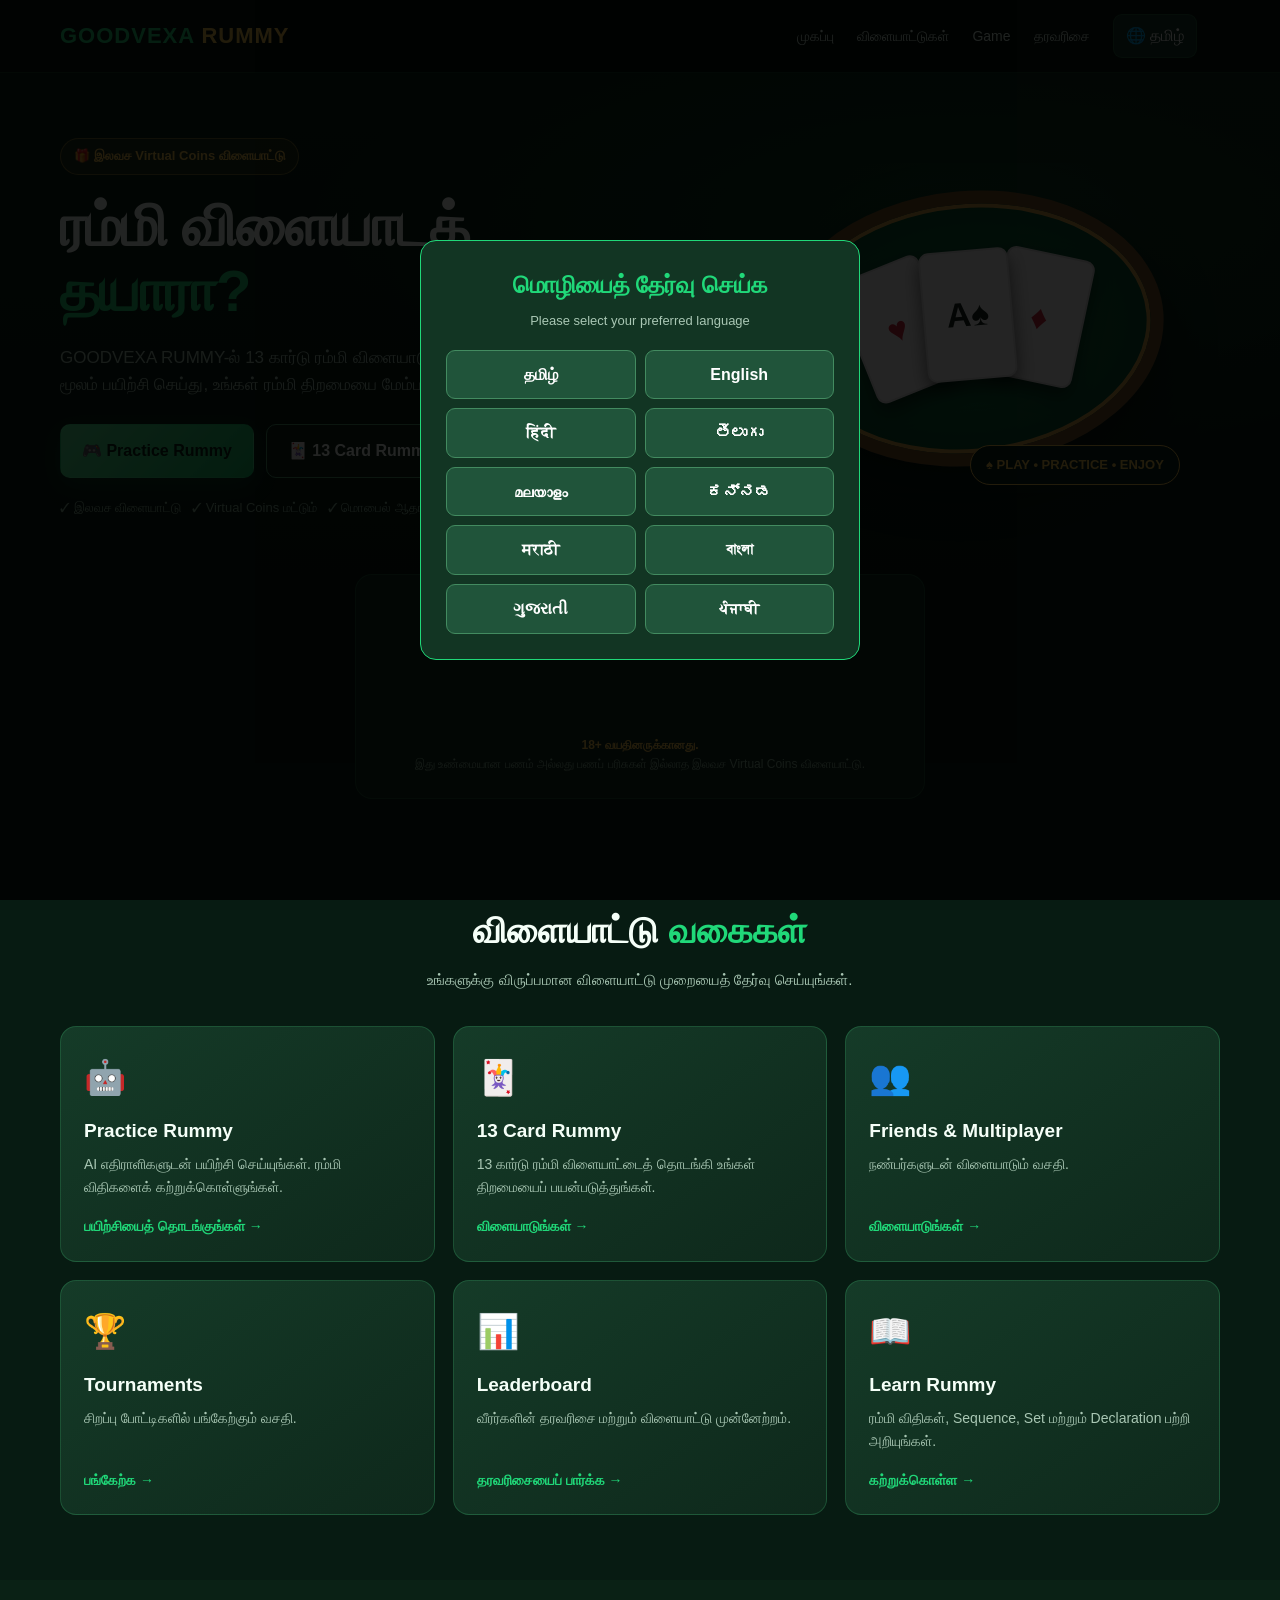
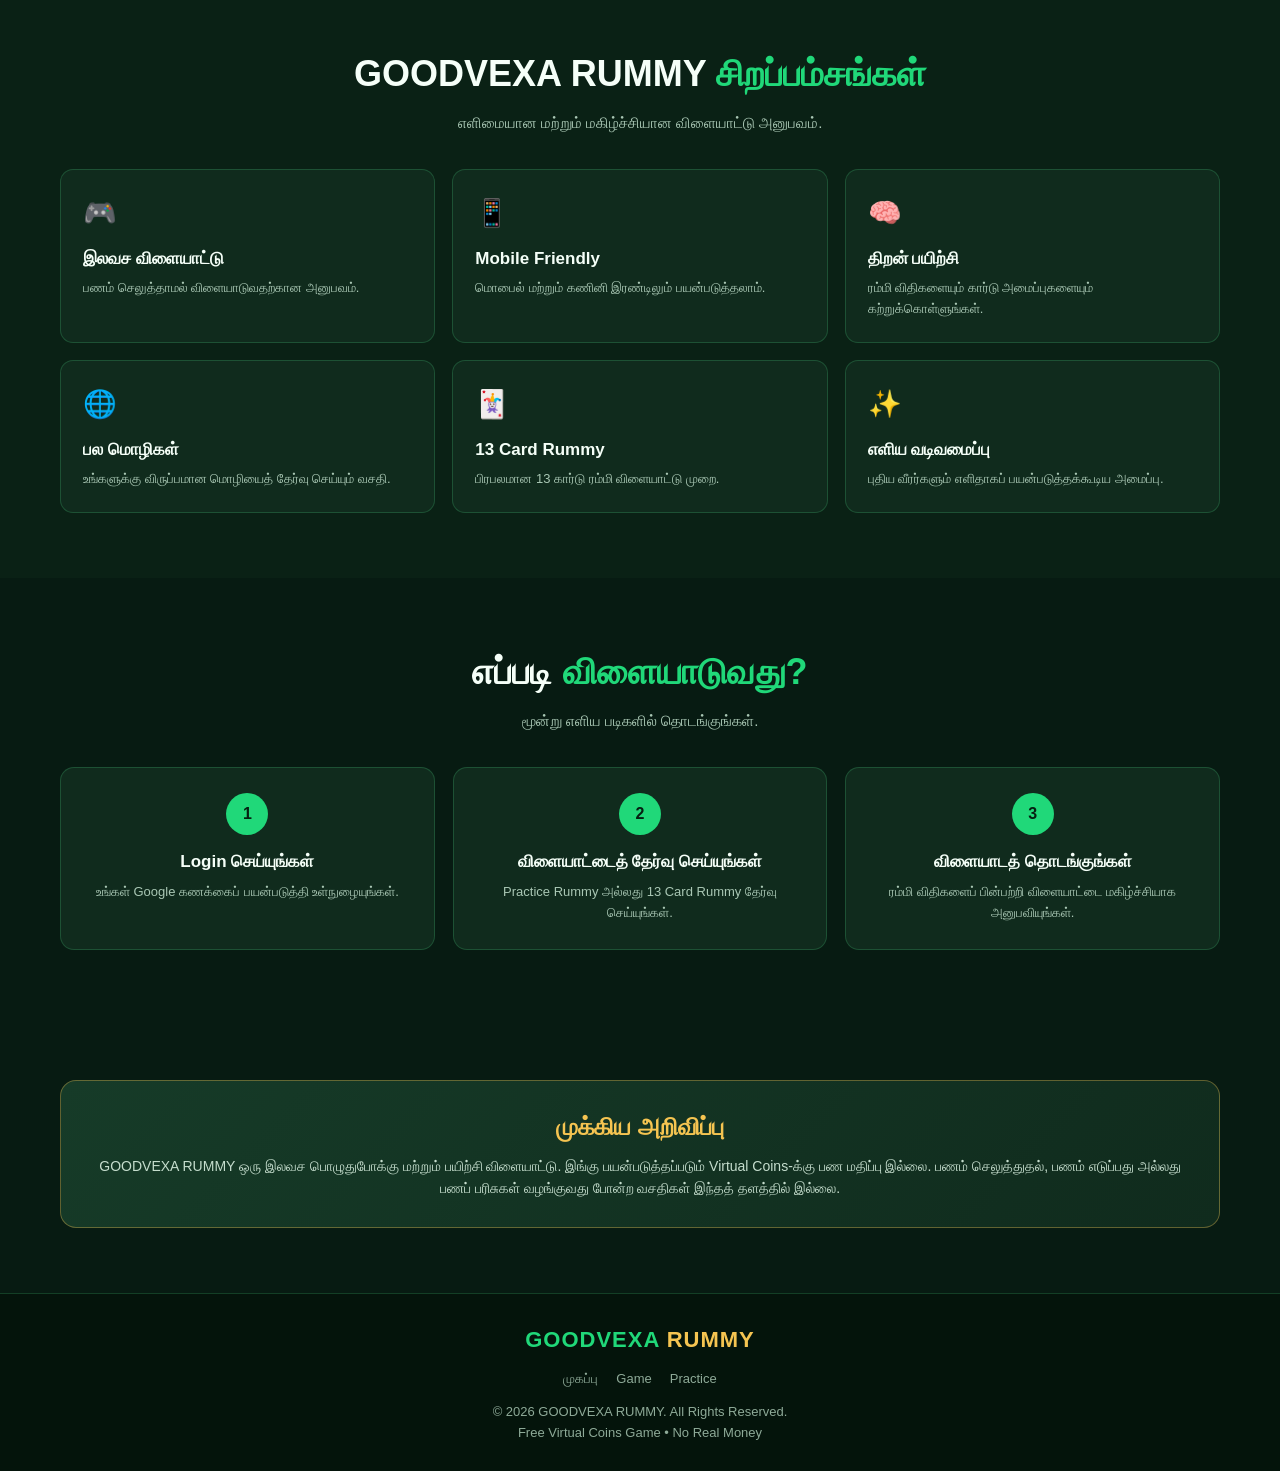
==== commit d542fef0: "Update index.html" ====
--- a/index.html
+++ b/index.html
@@ -1,11 +1,10 @@
-
 <!DOCTYPE html>
 <html lang="ta">
 <head>
 <meta charset="UTF-8">
 <meta name="viewport" content="width=device-width, initial-scale=1.0">
 <meta name="theme-color" content="#071b12">
-<meta name="description" content="GOODVEXA RUMMY - இலவசமாக 13 கார்டு ரம்மி விளையாடுங்கள். Practice Rummy and enjoy free virtual coins.">
+<meta name="description" content="GOODVEXA RUMMY - Free 13 Card Rummy Practice Game with Virtual Coins.">
 <title>GOODVEXA RUMMY | Free Rummy Game</title>
 
 <script src="https://accounts.google.com/gsi/client" async defer></script>
@@ -27,7 +26,7 @@
 body {
     background:var(--bg);
     color:var(--white);
-    font-family:Arial,"Noto Sans Tamil",sans-serif;
+    font-family:Arial,sans-serif;
     line-height:1.6;
 }
 a {color:inherit;text-decoration:none}
@@ -89,7 +88,6 @@
     color:var(--white);border-color:#4d9c6e;
     background:rgba(255,255,255,.03);
 }
-.btn-gold {background:var(--gold);color:#2b2008}
 
 /* HERO */
 .hero {
@@ -164,9 +162,7 @@
 .login-box h2 {font-size:21px;margin-bottom:7px}
 .login-box p {color:var(--muted);font-size:14px;margin-bottom:17px}
 .google-wrap {display:flex;justify-content:center;min-height:42px}
-.terms {
-    color:#8db69a;font-size:12px;margin-top:15px;
-}
+.terms {color:#8db69a;font-size:12px;margin-top:15px}
 .terms strong {color:var(--gold)}
 
 /* SECTION COMMON */
@@ -191,9 +187,7 @@
     transform:translateY(-5px);
     border-color:var(--green);
 }
-.mode-icon {
-    font-size:34px;margin-bottom:12px;
-}
+.mode-icon {font-size:34px;margin-bottom:12px}
 .mode-card h3 {font-size:19px;margin-bottom:7px}
 .mode-card p {color:var(--muted);font-size:14px;flex:1}
 .mode-card .mode-link {
@@ -238,7 +232,7 @@
 .step h3 {font-size:17px;margin-bottom:7px}
 .step p {font-size:13px;color:var(--muted)}
 
-/* ABOUT / NOTICE */
+/* NOTICE */
 .notice {
     background:linear-gradient(135deg,#163b28,#102b1d);
     border:1px solid rgba(245,196,81,.35);
@@ -319,10 +313,10 @@
         <a class="logo" href="index.html">GOODVEXA <span>RUMMY</span></a>
 
         <nav class="nav-links">
-            <a href="#home" id="nav-home">முகப்பு</a>
-            <a href="#games" id="nav-games">விளையாட்டுகள்</a>
-            <a href="game.html" id="nav-game">Game</a>
-            <a href="#leaderboard" id="nav-leaderboard">தரவரிசை</a>
+            <a href="#home" id="t-home">முகப்பு</a>
+            <a href="#games" id="t-games">விளையாட்டுகள்</a>
+            <a href="game.html" id="t-gameLink">Game</a>
+            <a href="leaderboard.html" id="t-leaderboard">தரவரிசை</a>
             <button class="lang-btn" onclick="openLanguageModal()">🌐 <span id="current-lang-text">தமிழ்</span></button>
             <div id="auth-btn-container"></div>
         </nav>
@@ -331,12 +325,12 @@
     </div>
 
     <div class="mobile-menu" id="mobileMenu">
-        <a href="#home" onclick="closeMobileMenu()">முகப்பு</a>
-        <a href="#games" onclick="closeMobileMenu()">விளையாட்டுகள்</a>
-        <a href="game.html">13 Card Rummy</a>
-        <a href="#features" onclick="closeMobileMenu()">சிறப்பம்சங்கள்</a>
-        <a href="#leaderboard" onclick="closeMobileMenu()">தரவரிசை</a>
-        <button class="lang-btn" onclick="openLanguageModal()">🌐 மொழியைத் தேர்வு செய்க</button>
+        <a href="#home" onclick="closeMobileMenu()" id="tm-home">முகப்பு</a>
+        <a href="#games" onclick="closeMobileMenu()" id="tm-games">விளையாட்டுகள்</a>
+        <a href="game.html" id="tm-gameLink">13 Card Rummy</a>
+        <a href="#features" onclick="closeMobileMenu()" id="tm-features">சிறப்பம்சங்கள்</a>
+        <a href="leaderboard.html" onclick="closeMobileMenu()" id="tm-leaderboard">தரவரிசை</a>
+        <button class="lang-btn" onclick="openLanguageModal()" id="tm-langBtn" style="width:100%; margin-bottom:10px;">🌐 மொழியைத் தேர்வு செய்க</button>
         <div id="mob-auth-btn-container"></div>
     </div>
 </header>
@@ -345,18 +339,16 @@
 <section class="hero" id="home">
     <div class="container hero-grid">
         <div>
-            <div class="eyebrow">🎁 இலவச Virtual Coins விளையாட்டு</div>
-            <h1>ரம்மி விளையாடத் <span>தயாரா?</span></h1>
-            <p class="hero-description">
-                GOODVEXA RUMMY-ல் 13 கார்டு ரம்மி விளையாடுங்கள்.
-                முதலில் Practice Mode மூலம் பயிற்சி செய்து,
-                உங்கள் ரம்மி திறமையை மேம்படுத்துங்கள்.
+            <div class="eyebrow" id="t-eyebrow">🎁 இலவச Virtual Coins விளையாட்டு</div>
+            <h1 id="t-heroTitle">ரம்மி விளையாடத் <span>தயாரா?</span></h1>
+            <p class="hero-description" id="t-heroDesc">
+                GOODVEXA RUMMY-ல் 13 கார்டு ரம்மி விளையாடுங்கள். முதலில் Practice Mode மூலம் பயிற்சி செய்து, உங்கள் ரம்மி திறமையை மேம்படுத்துங்கள்.
             </p>
             <div class="hero-buttons">
-                <a href="practice.html" class="btn btn-primary">🎮 Practice Rummy</a>
-                <a href="game.html" class="btn btn-outline">🃏 13 Card Rummy</a>
-            </div>
-            <p class="hero-note">✓ இலவச விளையாட்டு &nbsp; ✓ Virtual Coins மட்டும் &nbsp; ✓ மொபைல் ஆதரவு</p>
+                <a href="game.html?mode=practice" class="btn btn-primary" id="t-btnPractice">🎮 Practice Rummy</a>
+                <a href="game.html?mode=classic" class="btn btn-outline" id="t-btnGame">🃏 13 Card Rummy</a>
+            </div>
+            <p class="hero-note" id="t-heroNote">✓ இலவச விளையாட்டு &nbsp; ✓ Virtual Coins மட்டும் &nbsp; ✓ மொபைல் ஆதரவு</p>
         </div>
 
         <div class="hero-art">
@@ -367,7 +359,7 @@
                     <div class="playing-card red-card">♦</div>
                 </div>
             </div>
-            <div class="art-label">♠ PLAY • PRACTICE • ENJOY</div>
+            <div class="art-label" id="t-artLabel">♠ PLAY • PRACTICE • ENJOY</div>
         </div>
     </div>
 </section>
@@ -375,8 +367,8 @@
 <section class="login-section">
     <div class="container">
         <div class="login-box">
-            <h2>உங்கள் கணக்கில் உள்நுழையுங்கள்</h2>
-            <p>Google கணக்கைப் பயன்படுத்தி Login / Signup செய்யலாம்.</p>
+            <h2 id="t-loginTitle">உங்கள் கணக்கில் உள்நுழையுங்கள்</h2>
+            <p id="t-loginDesc">Google கணக்கைப் பயன்படுத்தி Login / Signup செய்யலாம்.</p>
 
             <div id="g_id_onload"
                  data-client_id="502301926611-s67jla88d0bm2vko88odlgv7iqptgqfl.apps.googleusercontent.com"
@@ -395,10 +387,9 @@
                 </div>
             </div>
 
-            <div class="terms">
+            <div class="terms" id="t-terms">
                 <strong>18+ வயதினருக்கானது.</strong><br>
-                இது உண்மையான பணம் அல்லது பணப் பரிசுகள் இல்லாத
-                இலவச Virtual Coins விளையாட்டு.
+                இது உண்மையான பணம் அல்லது பணப் பரிசுகள் இல்லாத இலவச Virtual Coins விளையாட்டு.
             </div>
         </div>
     </div>
@@ -407,51 +398,57 @@
 <section class="section" id="games">
     <div class="container">
         <div class="section-heading">
-            <h2>விளையாட்டு <span>வகைகள்</span></h2>
-            <p>உங்களுக்கு விருப்பமான விளையாட்டு முறையைத் தேர்வு செய்யுங்கள்.</p>
+            <h2 id="t-gamesHeading">விளையாட்டு <span>வகைகள்</span></h2>
+            <p id="t-gamesSub">உங்களுக்கு விருப்பமான விளையாட்டு முறையைத் தேர்வு செய்யுங்கள்.</p>
         </div>
 
         <div class="mode-grid">
+            <!-- 1. Practice Rummy Mode -->
             <div class="mode-card">
                 <div class="mode-icon">🤖</div>
-                <h3>Practice Rummy</h3>
-                <p>AI எதிராளிகளுடன் பயிற்சி செய்யுங்கள். ரம்மி விதிகளைக் கற்றுக்கொள்ளுங்கள்.</p>
-                <a class="mode-link" href="practice.html">பயிற்சியைத் தொடங்குங்கள் →</a>
-            </div>
-
+                <h3 id="t-m1Title">Practice Rummy</h3>
+                <p id="t-m1Desc">AI எதிராளிகளுடன் பயிற்சி செய்யுங்கள். ரம்மி விதிகளைக் கற்றுக்கொள்ளுங்கள்.</p>
+                <a class="mode-link" href="game.html?mode=practice" id="t-m1Link">பயிற்சியைத் தொடங்குங்கள் →</a>
+            </div>
+
+            <!-- 2. 13 Card Classic Rummy Mode -->
             <div class="mode-card">
                 <div class="mode-icon">🃏</div>
-                <h3>13 Card Rummy</h3>
-                <p>13 கார்டு ரம்மி விளையாட்டைத் தொடங்கி உங்கள் திறமையைப் பயன்படுத்துங்கள்.</p>
-                <a class="mode-link" href="game.html">விளையாடுங்கள் →</a>
-            </div>
-
+                <h3 id="t-m2Title">13 Card Rummy</h3>
+                <p id="t-m2Desc">13 கார்டு ரம்மி விளையாட்டைத் தொடங்கி உங்கள் திறமையைப் பயன்படுத்துங்கள்.</p>
+                <a class="mode-link" href="game.html?mode=classic" id="t-m2Link">விளையாடுங்கள் →</a>
+            </div>
+
+            <!-- 3. Friends & Multiplayer Mode -->
             <div class="mode-card">
                 <div class="mode-icon">👥</div>
-                <h3>Friends & Multiplayer</h3>
-                <p>நண்பர்களுடன் விளையாடும் வசதி.</p>
-                <span class="coming">விரைவில் வருகிறது</span>
-            </div>
-
+                <h3 id="t-m3Title">Friends & Multiplayer</h3>
+                <p id="t-m3Desc">நண்பர்களுடன் விளையாடும் வசதி.</p>
+                <a class="mode-link" href="game.html?mode=multiplayer" id="t-m3Link">விளையாடுங்கள் →</a>
+            </div>
+
+            <!-- 4. Tournaments Mode -->
             <div class="mode-card">
                 <div class="mode-icon">🏆</div>
-                <h3>Tournaments</h3>
-                <p>சிறப்பு போட்டிகளில் பங்கேற்கும் வசதி.</p>
-                <span class="coming">விரைவில் வருகிறது</span>
-            </div>
-
+                <h3 id="t-m4Title">Tournaments</h3>
+                <p id="t-m4Desc">சிறப்பு போட்டிகளில் பங்கேற்கும் வசதி.</p>
+                <a class="mode-link" href="game.html?mode=tournament" id="t-m4Link">பங்கேற்க →</a>
+            </div>
+
+            <!-- 5. Separate Page: Leaderboard -->
             <div class="mode-card" id="leaderboard">
                 <div class="mode-icon">📊</div>
-                <h3>Leaderboard</h3>
-                <p>வீரர்களின் தரவரிசை மற்றும் விளையாட்டு முன்னேற்றம்.</p>
-                <span class="coming">விரைவில் வருகிறது</span>
-            </div>
-
+                <h3 id="t-m5Title">Leaderboard</h3>
+                <p id="t-m5Desc">வீரர்களின் தரவரிசை மற்றும் விளையாட்டு முன்னேற்றம்.</p>
+                <a class="mode-link" href="leaderboard.html" id="t-m5Link">தரவரிசையைப் பார்க்க →</a>
+            </div>
+
+            <!-- 6. Separate Page: Learn Rummy -->
             <div class="mode-card">
                 <div class="mode-icon">📖</div>
-                <h3>Learn Rummy</h3>
-                <p>ரம்மி விதிகள், Sequence, Set மற்றும் Declaration பற்றி அறியுங்கள்.</p>
-                <span class="coming">விரைவில் வருகிறது</span>
+                <h3 id="t-m6Title">Learn Rummy</h3>
+                <p id="t-m6Desc">ரம்மி விதிகள், Sequence, Set மற்றும் Declaration பற்றி அறியுங்கள்.</p>
+                <a class="mode-link" href="learn.html" id="t-m6Link">கற்றுக்கொள்ள →</a>
             </div>
         </div>
     </div>
@@ -460,40 +457,40 @@
 <section class="section features" id="features">
     <div class="container">
         <div class="section-heading">
-            <h2>GOODVEXA RUMMY <span>சிறப்பம்சங்கள்</span></h2>
-            <p>எளிமையான மற்றும் மகிழ்ச்சியான விளையாட்டு அனுபவம்.</p>
+            <h2 id="t-featHeading">GOODVEXA RUMMY <span>சிறப்பம்சங்கள்</span></h2>
+            <p id="t-featSub">எளிமையான மற்றும் மகிழ்ச்சியான விளையாட்டு அனுபவம்.</p>
         </div>
 
         <div class="feature-grid">
             <div class="feature">
                 <div class="feature-icon">🎮</div>
-                <h3>இலவச விளையாட்டு</h3>
-                <p>பணம் செலுத்தாமல் விளையாடுவதற்கான அனுபவம்.</p>
+                <h3 id="t-f1Title">இலவச விளையாட்டு</h3>
+                <p id="t-f1Desc">பணம் செலுத்தாமல் விளையாடுவதற்கான அனுபவம்.</p>
             </div>
             <div class="feature">
                 <div class="feature-icon">📱</div>
-                <h3>Mobile Friendly</h3>
-                <p>மொபைல் மற்றும் கணினி இரண்டிலும் பயன்படுத்தலாம்.</p>
+                <h3 id="t-f2Title">Mobile Friendly</h3>
+                <p id="t-f2Desc">மொபைல் மற்றும் கணினி இரண்டிலும் பயன்படுத்தலாம்.</p>
             </div>
             <div class="feature">
                 <div class="feature-icon">🧠</div>
-                <h3>திறன் பயிற்சி</h3>
-                <p>ரம்மி விதிகளையும் கார்டு அமைப்புகளையும் கற்றுக்கொள்ளுங்கள்.</p>
+                <h3 id="t-f3Title">திறன் பயிற்சி</h3>
+                <p id="t-f3Desc">ரம்மி விதிகளையும் கார்டு அமைப்புகளையும் கற்றுக்கொள்ளுங்கள்.</p>
             </div>
             <div class="feature">
                 <div class="feature-icon">🌐</div>
-                <h3>பல மொழிகள்</h3>
-                <p>உங்களுக்கு விருப்பமான மொழியைத் தேர்வு செய்யும் வசதி.</p>
+                <h3 id="t-f4Title">பல மொழிகள்</h3>
+                <p id="t-f4Desc">உங்களுக்கு விருப்பமான மொழியைத் தேர்வு செய்யும் வசதி.</p>
             </div>
             <div class="feature">
                 <div class="feature-icon">🃏</div>
-                <h3>13 Card Rummy</h3>
-                <p>பிரபலமான 13 கார்டு ரம்மி விளையாட்டு முறை.</p>
+                <h3 id="t-f5Title">13 Card Rummy</h3>
+                <p id="t-f5Desc">பிரபலமான 13 கார்டு ரம்மி விளையாட்டு முறை.</p>
             </div>
             <div class="feature">
                 <div class="feature-icon">✨</div>
-                <h3>எளிய வடிவமைப்பு</h3>
-                <p>புதிய வீரர்களும் எளிதாகப் பயன்படுத்தக்கூடிய அமைப்பு.</p>
+                <h3 id="t-f6Title">எளிய வடிவமைப்பு</h3>
+                <p id="t-f6Desc">புதிய வீரர்களும் எளிதாகப் பயன்படுத்தக்கூடிய அமைப்பு.</p>
             </div>
         </div>
     </div>
@@ -502,25 +499,25 @@
 <section class="section">
     <div class="container">
         <div class="section-heading">
-            <h2>எப்படி <span>விளையாடுவது?</span></h2>
-            <p>மூன்று எளிய படிகளில் தொடங்குங்கள்.</p>
+            <h2 id="t-stepHeading">எப்படி <span>விளையாடுவது?</span></h2>
+            <p id="t-stepSub">மூன்று எளிய படிகளில் தொடங்குங்கள்.</p>
         </div>
 
         <div class="steps">
             <div class="step">
                 <div class="step-number">1</div>
-                <h3>Login செய்யுங்கள்</h3>
-                <p>உங்கள் Google கணக்கைப் பயன்படுத்தி உள்நுழையுங்கள்.</p>
+                <h3 id="t-s1Title">Login செய்யுங்கள்</h3>
+                <p id="t-s1Desc">உங்கள் Google கணக்கைப் பயன்படுத்தி உள்நுழையுங்கள்.</p>
             </div>
             <div class="step">
                 <div class="step-number">2</div>
-                <h3>விளையாட்டைத் தேர்வு செய்யுங்கள்</h3>
-                <p>Practice Rummy அல்லது 13 Card Rummy தேர்வு செய்யுங்கள்.</p>
+                <h3 id="t-s2Title">விளையாட்டைத் தேர்வு செய்யுங்கள்</h3>
+                <p id="t-s2Desc">Practice Rummy அல்லது 13 Card Rummy தேர்வு செய்யுங்கள்.</p>
             </div>
             <div class="step">
                 <div class="step-number">3</div>
-                <h3>விளையாடத் தொடங்குங்கள்</h3>
-                <p>ரம்மி விதிகளைப் பின்பற்றி விளையாட்டை மகிழ்ச்சியாக அனுபவியுங்கள்.</p>
+                <h3 id="t-s3Title">விளையாடத் தொடங்குங்கள்</h3>
+                <p id="t-s3Desc">ரம்மி விதிகளைப் பின்பற்றி விளையாட்டை மகிழ்ச்சியாக அனுபவியுங்கள்.</p>
             </div>
         </div>
     </div>
@@ -529,12 +526,9 @@
 <section class="section">
     <div class="container">
         <div class="notice">
-            <h2>முக்கிய அறிவிப்பு</h2>
-            <p>
-                GOODVEXA RUMMY ஒரு இலவச பொழுதுபோக்கு மற்றும் பயிற்சி விளையாட்டு.
-                இங்கு பயன்படுத்தப்படும் Virtual Coins-க்கு பண மதிப்பு இல்லை.
-                பணம் செலுத்துதல், பணம் எடுப்பது அல்லது பணப் பரிசுகள் வழங்குவது
-                போன்ற வசதிகள் இந்தத் தளத்தில் இல்லை.
+            <h2 id="t-noticeTitle">முக்கிய அறிவிப்பு</h2>
+            <p id="t-noticeDesc">
+                GOODVEXA RUMMY ஒரு இலவச பொழுதுபோக்கு மற்றும் பயிற்சி விளையாட்டு. இங்கு பயன்படுத்தப்படும் Virtual Coins-க்கு பண மதிப்பு இல்லை. பணம் செலுத்துதல், பணம் எடுப்பது அல்லது பணப் பரிசுகள் வழங்குவது போன்ற வசதிகள் இந்தத் தளத்தில் இல்லை.
             </p>
         </div>
     </div>
@@ -545,12 +539,12 @@
     <div class="container">
         <div class="logo">GOODVEXA <span>RUMMY</span></div>
         <div class="footer-links">
-            <a href="index.html">முகப்பு</a>
-            <a href="game.html">Game</a>
-            <a href="practice.html">Practice</a>
+            <a href="index.html" id="t-ftHome">முகப்பு</a>
+            <a href="game.html" id="t-ftGame">Game</a>
+            <a href="game.html?mode=practice" id="t-ftPractice">Practice</a>
         </div>
         <p>© <span id="year"></span> GOODVEXA RUMMY. All Rights Reserved.</p>
-        <p>Free Virtual Coins Game • No Real Money</p>
+        <p id="t-ftSub">Free Virtual Coins Game • No Real Money</p>
     </div>
 </footer>
 
@@ -577,44 +571,374 @@
 <script>
 const translations = {
     ta: {
-        label:"தமிழ்",home:"முகப்பு",games:"விளையாட்டுகள்",
-        game:"விளையாட்டு",leaderboard:"தரவரிசை",logout:"வெளியேறு"
+        label: "தமிழ்",
+        home: "முகப்பு", games: "விளையாட்டுகள்", game: "Game", leaderboard: "தரவரிசை", logout: "வெளியேறு",
+        eyebrow: "🎁 இலவச Virtual Coins விளையாட்டு",
+        heroTitle: "ரம்மி விளையாடத் <span>தயாரா?</span>",
+        heroDesc: "GOODVEXA RUMMY-ல் 13 கார்டு ரம்மி விளையாடுங்கள். முதலில் Practice Mode மூலம் பயிற்சி செய்து, உங்கள் ரம்மி திறமையை மேம்படுத்துங்கள்.",
+        btnPractice: "🎮 Practice Rummy", btnGame: "🃏 13 Card Rummy",
+        heroNote: "✓ இலவச விளையாட்டு &nbsp; ✓ Virtual Coins மட்டும் &nbsp; ✓ மொபைல் ஆதரவு",
+        artLabel: "♠ PLAY • PRACTICE • ENJOY",
+        loginTitle: "உங்கள் கணக்கில் உள்நுழையுங்கள்",
+        loginDesc: "Google கணக்கைப் பயன்படுத்தி Login / Signup செய்யலாம்.",
+        terms: "<strong>18+ வயதினருக்கானது.</strong><br>இது உண்மையான பணம் அல்லது பணப் பரிசுகள் இல்லாத இலவச Virtual Coins விளையாட்டு.",
+        gamesHeading: "விளையாட்டு <span>வகைகள்</span>",
+        gamesSub: "உங்களுக்கு விருப்பமான விளையாட்டு முறையைத் தேர்வு செய்யுங்கள்.",
+        m1Title: "Practice Rummy", m1Desc: "AI எதிராளிகளுடன் பயிற்சி செய்யுங்கள். ரம்மி விதிகளைக் கற்றுக்கொள்ளுங்கள்.", m1Link: "பயிற்சியைத் தொடங்குங்கள் →",
+        m2Title: "13 Card Rummy", m2Desc: "13 கார்டு ரம்மி விளையாட்டைத் தொடங்கி உங்கள் திறமையைப் பயன்படுத்துங்கள்.", m2Link: "விளையாடுங்கள் →",
+        m3Title: "Friends & Multiplayer", m3Desc: "நண்பர்களுடன் விளையாடும் வசதி.", m3Link: "விளையாடுங்கள் →",
+        m4Title: "Tournaments", m4Desc: "சிறப்பு போட்டிகளில் பங்கேற்கும் வசதி.", m4Link: "பங்கேற்க →",
+        m5Title: "Leaderboard", m5Desc: "வீரர்களின் தரவரிசை மற்றும் விளையாட்டு முன்னேற்றம்.", m5Link: "தரவரிசையைப் பார்க்க →",
+        m6Title: "Learn Rummy", m6Desc: "ரம்மி விதிகள், Sequence, Set மற்றும் Declaration பற்றி அறியுங்கள்.", m6Link: "கற்றுக்கொள்ள →",
+        featHeading: "GOODVEXA RUMMY <span>சிறப்பம்சங்கள்</span>",
+        featSub: "எளிமையான மற்றும் மகிழ்ச்சியான விளையாட்டு அனுபவம்.",
+        f1Title: "இலவச விளையாட்டு", f1Desc: "பணம் செலுத்தாமல் விளையாடுவதற்கான அனுபவம்.",
+        f2Title: "Mobile Friendly", f2Desc: "மொபைல் மற்றும் கணினி இரண்டிலும் பயன்படுத்தலாம்.",
+        f3Title: "திறன் பயிற்சி", f3Desc: "ரம்மி விதிகளையும் கார்டு அமைப்புகளையும் கற்றுக்கொள்ளுங்கள்.",
+        f4Title: "பல மொழிகள்", f4Desc: "உங்களுக்கு விருப்பமான மொழியைத் தேர்வு செய்யும் வசதி.",
+        f5Title: "13 Card Rummy", f5Desc: "பிரபலமான 13 கார்டு ரம்மி விளையாட்டு முறை.",
+        f6Title: "எளிய வடிவமைப்பு", f6Desc: "புதிய வீரர்களும் எளிதாகப் பயன்படுத்தக்கூடிய அமைப்பு.",
+        stepHeading: "எப்படி <span>விளையாடுவது?</span>",
+        stepSub: "மூன்று எளிய படிகளில் தொடங்குங்கள்.",
+        s1Title: "Login செய்யுங்கள்", s1Desc: "உங்கள் Google கணக்கைப் பயன்படுத்தி உள்நுழையுங்கள்.",
+        s2Title: "விளையாட்டைத் தேர்வு செய்யுங்கள்", s2Desc: "Practice Rummy அல்லது 13 Card Rummy தேர்வு செய்யுங்கள்.",
+        s3Title: "விளையாடத் தொடங்குங்கள்", s3Desc: "ரம்மி விதிகளைப் பின்பற்றி விளையாட்டை மகிழ்ச்சியாக அனுபவியுங்கள்.",
+        noticeTitle: "முக்கிய அறிவிப்பு",
+        noticeDesc: "GOODVEXA RUMMY ஒரு இலவச பொழுதுபோக்கு மற்றும் பயிற்சி விளையாட்டு. இங்கு பயன்படுத்தப்படும் Virtual Coins-க்கு பண மதிப்பு இல்லை. பணம் செலுத்துதல், பணம் எடுப்பது அல்லது பணப் பரிசுகள் வழங்குவது போன்ற வசதிகள் இந்தத் தளத்தில் இல்லை.",
+        ftHome: "முகப்பு", ftGame: "Game", ftPractice: "Practice", ftSub: "Free Virtual Coins Game • No Real Money"
     },
     en: {
-        label:"English",home:"Home",games:"Games",
-        game:"Game",leaderboard:"Leaderboard",logout:"Logout"
+        label: "English",
+        home: "Home", games: "Games", game: "Game", leaderboard: "Leaderboard", logout: "Logout",
+        eyebrow: "🎁 Free Virtual Coins Game",
+        heroTitle: "Ready to Play <span>Rummy?</span>",
+        heroDesc: "Play 13 Card Rummy on GOODVEXA RUMMY. Start with Practice Mode and improve your rummy skills.",
+        btnPractice: "🎮 Practice Rummy", btnGame: "🃏 13 Card Rummy",
+        heroNote: "✓ Free Play &nbsp; ✓ Virtual Coins Only &nbsp; ✓ Mobile Supported",
+        artLabel: "♠ PLAY • PRACTICE • ENJOY",
+        loginTitle: "Sign in to Your Account",
+        loginDesc: "Login or Signup securely using your Google account.",
+        terms: "<strong>For ages 18+.</strong><br>This is a free virtual coins game with no real money or cash prizes.",
+        gamesHeading: "Game <span>Variants</span>",
+        gamesSub: "Choose your favorite game mode to start playing.",
+        m1Title: "Practice Rummy", m1Desc: "Practice with AI opponents and learn rummy rules.", m1Link: "Start Practice →",
+        m2Title: "13 Card Rummy", m2Desc: "Start playing 13 Card Rummy and test your skills.", m2Link: "Play Now →",
+        m3Title: "Friends & Multiplayer", m3Desc: "Play with your friends.", m3Link: "Play Now →",
+        m4Title: "Tournaments", m4Desc: "Participate in special tournaments.", m4Link: "Join Now →",
+        m5Title: "Leaderboard", m5Desc: "Player rankings and game progress.", m5Link: "View Leaderboard →",
+        m6Title: "Learn Rummy", m6Desc: "Learn rules, sequences, sets, and declarations.", m6Link: "Start Learning →",
+        featHeading: "GOODVEXA RUMMY <span>Features</span>",
+        featSub: "Simple and joyful gaming experience.",
+        f1Title: "Free to Play", f1Desc: "Experience the game without spending money.",
+        f2Title: "Mobile Friendly", f2Desc: "Optimized for both mobile and desktop devices.",
+        f3Title: "Skill Training", f3Desc: "Learn rummy rules and card combinations.",
+        f4Title: "Multi-language", f4Desc: "Choose your preferred language easily.",
+        f5Title: "13 Card Rummy", f5Desc: "Popular Indian 13 card rummy gameplay.",
+        f6Title: "Simple Design", f6Desc: "Clean interface easy for new players.",
+        stepHeading: "How to <span>Play?</span>",
+        stepSub: "Get started in three simple steps.",
+        s1Title: "Login", s1Desc: "Sign in securely using your Google account.",
+        s2Title: "Choose Game", s2Desc: "Select Practice Rummy or 13 Card Rummy.",
+        s3Title: "Start Playing", s3Desc: "Follow rummy rules and enjoy your gameplay.",
+        noticeTitle: "Important Notice",
+        noticeDesc: "GOODVEXA RUMMY is a free entertainment and practice game. Virtual coins used here have no cash value. Real money deposits, withdrawals, or cash prizes are not offered.",
+        ftHome: "Home", ftGame: "Game", ftPractice: "Practice", ftSub: "Free Virtual Coins Game • No Real Money"
     },
     hi: {
-        label:"हिंदी",home:"होम",games:"गेम",
-        game:"खेल",leaderboard:"लीडरबोर्ड",logout:"लॉग आउट"
+        label: "हिंदी",
+        home: "होम", games: "गेम", game: "गेम", leaderboard: "लीडरबोर्ड", logout: "लॉग आउट",
+        eyebrow: "🎁 फ्री वर्चुअल कॉइन्स गेम",
+        heroTitle: "रम्मी खेलने के लिए <span>तैयार हैं?</span>",
+        heroDesc: "GOODVEXA RUMMY पर 13 कार्ड रम्मी खेलें। प्रैक्टिस मोड से शुरुआत करें और अपने कौशल में सुधार करें।",
+        btnPractice: "🎮 प्रैक्टिस रम्मी", btnGame: "🃏 13 कार्ड रम्मी",
+        heroNote: "✓ मुफ्त खेल &nbsp; ✓ केवल वर्चुअल कॉइन्स &nbsp; ✓ मोबाइल समर्थित",
+        artLabel: "♠ PLAY • PRACTICE • ENJOY",
+        loginTitle: "अपने खाते में लॉग इन करें",
+        loginDesc: "अपने Google खाते का उपयोग करके लॉगिन या साइन अप करें।",
+        terms: "<strong>18+ आयु के लिए।</strong><br>यह असली पैसे या नकद पुरस्कार के बिना एक मुफ्त वर्चुअल कॉइन्स गेम है।",
+        gamesHeading: "गेम <span>प्रकार</span>",
+        gamesSub: "अपनी पसंद का गेम मोड चुनें।",
+        m1Title: "प्रैक्टिस रम्मी", m1Desc: "AI विरोधियों के साथ अभ्यास करें और नियम सीखें।", m1Link: "अभ्यास शुरू करें →",
+        m2Title: "13 कार्ड रम्मी", m2Desc: "13 कार्ड रम्मी खेलना शुरू करें।", m2Link: "खेलें →",
+        m3Title: "फ्रेंड्स और मल्टीप्लेयर", m3Desc: "दोस्तों के साथ खेलने की सुविधा।", m3Link: "खेलें →",
+        m4Title: "टूर्नामेंट", m4Desc: "विशेष टूर्नामेंट में भाग लें।", m4Link: "भाग लें →",
+        m5Title: "लीडरबोर्ड", m5Desc: "खिलाड़ियों की रैंकिंग।", m5Link: "लीडरबोर्ड देखें →",
+        m6Title: "रम्मी सीखें", m6Desc: "नियम और सीक्वेंस सीखें।", m6Link: "सीखें →",
+        featHeading: "GOODVEXA RUMMY <span>विशेषताएं</span>",
+        featSub: "सरल और आनंददायक गेमिंग अनुभव।",
+        f1Title: "मुफ्त खेल", f1Desc: "बिना पैसे खर्च किए खेलें।",
+        f2Title: "मोबाइल फ्रेंडली", f2Desc: "मोबाइल और डेस्कटॉप दोनों पर उपलब्ध।",
+        f3Title: "कौशल प्रशिक्षण", f3Desc: "रम्मी के नियम सीखें।",
+        f4Title: "बहु-भाषा", f4Desc: "अपनी पसंद की भाषा चुनें।",
+        f5Title: "13 कार्ड रम्मी", f5Desc: "लोकप्रिय 13 कार्ड रम्मी।",
+        f6Title: "सरल डिज़ाइन", f6Desc: "नए खिलाड़ियों के लिए आसान।",
+        stepHeading: "कैसे <span>खेलें?</span>",
+        stepSub: "तीन आसान चरणों में शुरू करें।",
+        s1Title: "लॉग इन करें", s1Desc: "अपने Google खाते से साइन इन करें।",
+        s2Title: "गेम चुनें", s2Desc: "प्रैक्टिस रम्मी या 13 कार्ड रम्मी चुनें।",
+        s3Title: "खेलना शुरू करें", s3Desc: "नियमों का पालन करें और आनंद लें।",
+        noticeTitle: "महत्वपूर्ण सूचना",
+        noticeDesc: "GOODVEXA RUMMY एक मुफ्त मनोरंजन खेल है। इसमें उपयोग किए जाने वाले वर्चुअल कॉइन्स का कोई नकद मूल्य नहीं है।",
+        ftHome: "होम", ftGame: "गेम", ftPractice: "प्रैक्टिस", ftSub: "फ्री वर्चुअल कॉइन्स गेम • कोई असली पैसा नहीं"
     },
     te: {
-        label:"తెలుగు",home:"హోమ్",games:"ఆటలు",
-        game:"ఆట",leaderboard:"లీడర్‌బోర్డ్",logout:"లాగ్ అవుట్"
+        label: "తెలుగు",
+        home: "హోమ్", games: "ఆటలు", game: "ఆట", leaderboard: "లీడర్‌బోర్డ్", logout: "లాగ్ అవుట్",
+        eyebrow: "🎁 ఉచిత వర్చువల్ కాయిన్స్ గేమ్",
+        heroTitle: "రమ్మీ ఆడటానికి <span>సిద్ధమా?</span>",
+        heroDesc: "GOODVEXA RUMMY లో 13 కార్డ్ రమ్మీ ఆడండి. ప్రాక్టీస్ మోడ్‌తో మీ నైపుణ్యాలను మెరుగుపరచుకోండి.",
+        btnPractice: "🎮 ప్రాక్టీస్ రమ్మీ", btnGame: "🃏 13 కార్డ్ రమ్మీ",
+        heroNote: "✓ ఉచిత ఆట &nbsp; ✓ వర్చువల్ కాయిన్స్ మాత్రమే &nbsp; ✓ మొబైల్ సపోర్ట్",
+        artLabel: "♠ PLAY • PRACTICE • ENJOY",
+        loginTitle: "మీ ఖాతాలోకి లాగిన్ అవ్వండి",
+        loginDesc: "Google ఖాతాను ఉపయోగించి లాగిన్ / సైన్ అప్ చేయండి.",
+        terms: "<strong>18+ వయస్సు వారికోసం.</strong><br>ఇది నిజమైన డబ్బు లేని ఉచిత వర్చువల్ కాయిన్స్ గేమ్.",
+        gamesHeading: "ఆట <span>రకాలు</span>",
+        gamesSub: "మీకు నచ్చిన గేమ్ మోడ్‌ను ఎంచుకోండి.",
+        m1Title: "ప్రాక్టీస్ రమ్మీ", m1Desc: "AI తో ప్రాక్టీస్ చేయండి.", m1Link: "ప్రారంభించండి →",
+        m2Title: "13 కార్డ్ రమ్మీ", m2Desc: "13 కార్డ్ రమ్మీ ఆడండి.", m2Link: "ఆడండి →",
+        m3Title: "మల్టీప్లేయర్", m3Desc: "స్నేహితులతో ఆడే సదుపాయం.", m3Link: "ఆడండి →",
+        m4Title: "టూర్నమెంట్స్", m4Desc: "ప్రత్యేక పోటీలు.", m4Link: "పాల్గొనండి →",
+        m5Title: "లీడర్‌బోర్డ్", m5Desc: "ప్లేయర్ ర్యాంకింగ్స్.", m5Link: "ర్యాంకింగ్స్ చూడండి →",
+        m6Title: "రమ్మీ నేర్చుకోండి", m6Desc: "నియమాలు తెలుసుకోండి.", m6Link: "నేర్చుకోండి →",
+        featHeading: "GOODVEXA RUMMY <span>ఫీచర్స్</span>",
+        featSub: "అద్భుతమైన గేమింగ్ అనుభవం.",
+        f1Title: "ఉచిత ఆట", f1Desc: "డబ్బు చెల్లించకుండా ఆడండి.",
+        f2Title: "మొబైల్ ఫ్రెండ్లీ", f2Desc: "అన్ని పరికరాల్లో పని చేస్తుంది.",
+        f3Title: "నైపుణ్య శిక్షణ", f3Desc: "నియమాలను నేర్చుకోండి.",
+        f4Title: "బహుళ భాషలు", f4Desc: "మీ భాషను ఎంచుకోండి.",
+        f5Title: "13 కార్డ్ రమ్మీ", f5Desc: "ప్రసిద్ధ రమ్మీ ఆట.",
+        f6Title: "సులభమైన డిజైన్", f6Desc: "కొత్తవారికి సులభం.",
+        stepHeading: "ఎలా <span>ఆడాలి?</span>",
+        stepSub: "మూడు సులభమైన దశల్లో ప్రారంభించండి.",
+        s1Title: "లాగిన్ అవ్వండి", s1Desc: "Google ఖాతాతో సైన్ ఇన్ చేయండి.",
+        s2Title: "గేమ్ ఎంచుకోండి", s2Desc: "ప్రాక్టీస్ లేదా 13 కార్డ్ రమ్మీ ఎంచుకోండి.",
+        s3Title: "ఆడటం ప్రారంభించండి", s3Desc: "ఆనందించండి.",
+        noticeTitle: "ముఖ్య గమనిక",
+        noticeDesc: "GOODVEXA RUMMY అనేది వినోదం కోసం మాత్రమే. ఇందులో వాడే వర్చువల్ కాయిన్స్‌కు నగదు విలువ లేదు.",
+        ftHome: "హోమ్", ftGame: "ఆట", ftPractice: "ప్రాక్టీస్", ftSub: "ఉచిత వర్చువల్ కాయిన్స్ గేమ్ • నిజమైన డబ్బు లేదు"
     },
     ml: {
-        label:"മലയാളം",home:"ഹോം",games:"ഗെയിമുകൾ",
-        game:"ഗെയിം",leaderboard:"ലീഡർബോർഡ്",logout:"ലോഗ് ഔട്ട്"
+        label: "മലയാളം",
+        home: "ഹോം", games: "ഗെയിമുകൾ", game: "ഗെയിം", leaderboard: "ലീഡർബോർഡ്", logout: "ലോഗ് ഔട്ട്",
+        eyebrow: "🎁 സൗജന്യ വെർച്വൽ കോയിൻസ് ഗെയിം",
+        heroTitle: "റമ്മി കളിക്കാൻ <span>തയ്യാറാണോ?</span>",
+        heroDesc: "GOODVEXA RUMMY-ൽ 13 കാർഡ് റമ്മി കളിക്കുക. പ്രാക്ടീസ് മോഡിലൂടെ നിങ്ങളുടെ കഴിവുകൾ മെച്ചപ്പെടുത്തുക.",
+        btnPractice: "🎮 പ്രാക്ടീസ് റമ്മി", btnGame: "🃏 13 കാർഡ് റമ്മി",
+        heroNote: "✓ സൗജന്യ കളി &nbsp; ✓ വെർച്വൽ കോയിൻസ് മാത്രം &nbsp; ✓ മൊബൈൽ പിന്തുണ",
+        artLabel: "♠ PLAY • PRACTICE • ENJOY",
+        loginTitle: "നിങ്ങളുടെ അക്കൗണ്ടിലേക്ക് ലോഗ് ഇൻ ചെയ്യുക",
+        loginDesc: "Google അക്കൗണ്ട് ഉപയോഗിച്ച് ലോഗിൻ ചെയ്യുക.",
+        terms: "<strong>18 വയസ്സിനു മുകളിലുള്ളവർക്ക്.</strong><br>യഥാർത്ഥ പണമില്ലാത്ത സൗജന്യ വെർച്വൽ കോയിൻസ് ഗെയിമാണിത്.",
+        gamesHeading: "ഗെയിം <span>തരങ്ങൾ</span>",
+        gamesSub: "നിങ്ങളുടെ ഇഷ്ടമുള്ള ഗെയിം മോഡ് തിരഞ്ഞെടുക്കുക.",
+        m1Title: "പ്രാക്ടീസ് റമ്മി", m1Desc: "AI എതിരാളികളുമായി പരിശീലിക്കുക.", m1Link: "തുടങ്ങുക →",
+        m2Title: "13 കാർഡ് റമ്മി", m2Desc: "13 കാർഡ് റമ്മി കളിക്കുക.", m2Link: "കളിക്കുക →",
+        m3Title: "സുഹൃത്തുക്കൾ & മൾട്ടിപ്ലെയർ", m3Desc: "സുഹൃത്തുക്കളുമൊത്ത് കളിക്കാം.", m3Link: "കളിക്കുക →",
+        m4Title: "ടൂർണമെന്റുകൾ", m4Desc: "പ്രത്യേക മത്സരങ്ങൾ.", m4Link: "പങ്കെടുക്കുക →",
+        m5Title: "ലീഡർബോർഡ്", m5Desc: "കളിക്കാരുടെ റാങ്കിംഗ്.", m5Link: "റാങ്കിംഗ് കാണുക →",
+        m6Title: "റമ്മി പഠിക്കുക", m6Desc: "നിയമങ്ങൾ മനസ്സിലാക്കുക.", m6Link: "പഠിക്കുക →",
+        featHeading: "GOODVEXA RUMMY <span>പ്രത്യേകതകൾ</span>",
+        featSub: "ലളിതമായ ഗെയിമിംഗ് അനുഭവം.",
+        f1Title: "സൗജന്യ കളി", f1Desc: "പണം ചെലവഴിക്കാതെ കളിക്കാം.",
+        f2Title: "മൊബൈൽ ഫ്രണ്ട്‌ലി", f2Desc: "എല്ലാ ഡിവൈസുകളിലും ലഭ്യമാണ്.",
+        f3Title: "സ്കിൽ പരിശീലനം", f3Desc: "റമ്മി നിയമങ്ങൾ പഠിക്കുക.",
+        f4Title: "വിവിധ ഭാഷകൾ", f4Desc: "നിങ്ങളുടെ ഭാഷ തിരഞ്ഞെടുക്കുക.",
+        f5Title: "13 കാർഡ് റമ്മി", f5Desc: "പ്രശസ്തമായ 13 കാർഡ് റമ്മി.",
+        f6Title: "ലളിതമായ ഡിസൈൻ", f6Desc: "തുടക്കക്കാർക്കായി എളുപ്പമുള്ളത്.",
+        stepHeading: "എങ്ങനെ <span>കളിക്കാം?</span>",
+        stepSub: "മൂന്ന് ലളിതമായ ഘട്ടങ്ങളിൽ തുടങ്ങാം.",
+        s1Title: "ലോഗിൻ ചെയ്യുക", s1Desc: "Google അക്കൗണ്ട് ഉപയോഗിച്ച് സൈൻ ഇൻ ചെയ്യുക.",
+        s2Title: "ഗെയിം തിരഞ്ഞെടുക്കുക", s2Desc: "പ്രാക്ടീസ് അല്ലെങ്കിൽ 13 കാർഡ് റമ്മി തിരഞ്ഞെടുക്കുക.",
+        s3Title: "കളി തുടങ്ങൂ", s3Desc: "ആസ്വദിച്ചു കളിക്കുക.",
+        noticeTitle: "പ്രധാന അറിയിപ്പ്",
+        noticeDesc: "GOODVEXA RUMMY വിനോദത്തിന് മാത്രമുള്ളതാണ്. ഇതിലെ വെർച്വൽ കോയിൻസിന് പണവുമായി ബന്ധമില്ല.",
+        ftHome: "ഹോം", ftGame: "ഗെയിം", ftPractice: "പ്രാക്ടീസ്", ftSub: "സൗജന്യ വെർച്വൽ കോയിൻസ് ഗെയിം • യഥാർത്ഥ പണമില്ല"
     },
     kn: {
-        label:"ಕನ್ನಡ",home:"ಹೋಮ್",games:"ಆಟಗಳು",
-        game:"ಆಟ",leaderboard:"ಲೀಡರ್‌ಬೋರ್ಡ್",logout:"ಲಾಗ್ ಔಟ್"
+        label: "ಕನ್ನಡ",
+        home: "ಹೋಮ್", games: "ಆಟಗಳು", game: "ಆಟ", leaderboard: "ಲೀಡರ್‌ಬೋರ್ಡ್", logout: "ಲಾಗ್ ಔಟ್",
+        eyebrow: "🎁 ಉಚಿತ ವರ್ಚುವಲ್ ಕಾಯಿನ್ಸ್ ಗೇಮ್",
+        heroTitle: "ರಮ್ಮಿ ಆಡಲು <span>ಸಿದ್ಧವೇ?</span>",
+        heroDesc: "GOODVEXA RUMMY ನಲ್ಲಿ 13 ಕಾರ್ಡ್ ರಮ್ಮಿ ಆಡಿ. ಪ್ರಾಕ್ಟೀಸ್ ಮೋಡ್ ಮೂಲಕ ನಿಮ್ಮ ಕೌಶಲ್ಯವನ್ನು ಸುಧಾರಿಸಿ.",
+        btnPractice: "🎮 ಪ್ರಾಕ್ಟೀಸ್ ರಮ್ಮಿ", btnGame: "🃏 13 ಕಾರ್ಡ್ ರಮ್ಮಿ",
+        heroNote: "✓ ಉಚಿತ ಆಟ &nbsp; ✓ ವರ್ಚುವಲ್ ಕಾಯಿನ್ಸ್ ಮಾತ್ರ &nbsp; ✓ ಮೊಬೈಲ್ ಬೆಂಬಲ",
+        artLabel: "♠ PLAY • PRACTICE • ENJOY",
+        loginTitle: "ನಿಮ್ಮ ಖಾತೆಗೆ ಲಾಗಿನ್ ಮಾಡಿ",
+        loginDesc: "Google ಖಾತೆ ಬಳಸಿ ಲಾಗಿನ್ / ಸೈನ್ ಅಪ್ ಮಾಡಿ.",
+        terms: "<strong>18+ ವಯಸ್ಸಿನವರಿಗೆ ಮಾತ್ರ.</strong><br>ಇದು ನೈ ಹಣವಿಲ್ಲದ ಉಚಿತ ವರ್ಚುವಲ್ ಕಾಯಿನ್ಸ್ ಆಟ.",
+        gamesHeading: "ಆಟದ <span>ವಿಧಗಳು</span>",
+        gamesSub: "ನಿಮ್ಮಿಷ್ಟದ ಆಟದ ವಿಧಾನವನ್ನು ಆಯ್ಕೆಮಾಡಿ.",
+        m1Title: "ಪ್ರಾಕ್ಟೀಸ್ ರಮ್ಮಿ", m1Desc: "AI ಜೊತೆ ಅಭ್ಯಾಸ ಮಾಡಿ.", m1Link: "ಪ್ರಾರಂಭಿಸಿ →",
+        m2Title: "13 ಕಾರ್ಡ್ ರಮ್ಮಿ", m2Desc: "13 ಕಾರ್ಡ್ ರಮ್ಮಿ ಆಡಿ.", m2Link: "ಆಡಿ →",
+        m3Title: "ಮಲ್ಟಿಪ್ಲೇಯರ್", m3Desc: "ಸ್ನೇಹಿತರೊಂದಿಗೆ ಆಟ.", m3Link: "ಆಡಿ →",
+        m4Title: "ಪಂದ್ಯಾವಳಿಗಳು", m4Desc: "ವಿಶೇಷ ಪಂದ್ಯಗಳು.", m4Link: "ಭಾಗವಹಿಸಿ →",
+        m5Title: "ಲೀಡರ್‌ಬೋರ್ಡ್", m5Desc: "ಆಟಗಾರರ ಶ್ರೇಯಾಂಕ.", m5Link: "ಶ್ರೇಯಾಂಕ ನೋಡಿ →",
+        m6Title: "ರಮ್ಮಿ ಕಲಿಯಿರಿ", m6Desc: "ನಿಯಮಗಳನ್ನು ತಿಳಿಯಿರಿ.", m6Link: "ಕಲಿಯಿರಿ →",
+        featHeading: "GOODVEXA RUMMY <span>ವೈಶಿಷ್ಟ್ಯಗಳು</span>",
+        featSub: "ಸರಳ ಮತ್ತು ಸುಂದರ ಆಟದ ಅನುಭವ.",
+        f1Title: "ಉಚಿತ ಆಟ", f1Desc: "ಹಣವಿಲ್ಲದೆ ಆಡಿ.",
+        f2Title: "ಮೊಬೈಲ್ ಸ್ನೇಹಿ", f2Desc: "ಎಲ್ಲಾ ಸಾಧನಗಳಿಗೆ ಸೂಕ್ತ.",
+        f3Title: "ಕೌಶಲ್ಯ ತರಬೇತಿ", f3Desc: "ನಿಯಮಗಳನ್ನು ಕಲಿಯಿರಿ.",
+        f4Title: "ಬಹುಭಾಷೆ", f4Desc: "ನಿಮ್ಮ ಭಾಷೆಯನ್ನು ಆಯ್ಕೆಮಾಡಿ.",
+        f5Title: "13 ಕಾರ್ಡ್ ರಮ್ಮಿ", f5Desc: "ಜನಪ್ರಿಯ ರಮ್ಮಿ ಆಟ.",
+        f6Title: "ಸರಳ ವಿನ್ಯಾಸ", f6Desc: "ಹೊಸಬರಿಗೆ ಸುಲಭ.",
+        stepHeading: "ಹೇಗೆ <span>ಆಡುವುದು?</span>",
+        stepSub: "ಮೂರು ಸರಳ ಹಂತಗಳಲ್ಲಿ ಪ್ರಾರಂಭಿಸಿ.",
+        s1Title: "ಲಾಗಿನ್ ಮಾಡಿ", s1Desc: "Google ಖಾತೆ ಬಳಸಿ ಸೈನ್ ಇನ್ ಮಾಡಿ.",
+        s2Title: "ಆಟ ಆಯ್ಕೆಮಾಡಿ", s2Desc: "ಪ್ರಾಕ್ಟೀಸ್ ಅಥವಾ 13 ಕಾರ್ಡ್ ರಮ್ಮಿ ಆಯ್ಕೆಮಾಡಿ.",
+        s3Title: "ಆಡಲು ಪ್ರಾರಂಭಿಸಿ", s3Desc: "ಆನಂದಿಸಿ.",
+        noticeTitle: "ಪ್ರಮುಖ ಸೂಚನೆ",
+        noticeDesc: "GOODVEXA RUMMY ಮನರಂಜನೆಗಾಗಿ ಮಾತ್ರ. ಇಲ್ಲಿರುವ ವರ್ಚುವಲ್ ಕಾಯಿನ್ಸ್‌ಗೆ ಯಾವುದೇ ಹಣದ ಮೌಲ್ಯವಿಲ್ಲ.",
+        ftHome: "ಹೋಮ್", ftGame: "ಆಟ", ftPractice: "ಪ್ರಾಕ್ಟೀಸ್", ftSub: "ಉಚಿತ ವರ್ಚುವಲ್ ಕಾಯಿನ್ಸ್ ಗೇಮ್ • ನೈಜ ಹಣವಿಲ್ಲ"
     },
     mr: {
-        label:"मराठी",home:"होम",games:"खेळ",
-        game:"गेम",leaderboard:"लीडरबोर्ड",logout:"लॉग आउट"
+        label: "मराठी",
+        home: "होम", games: "खेळ", game: "गेम", leaderboard: "लीडरबोर्ड", logout: "लॉग आउट",
+        eyebrow: "🎁 मोफत व्हर्च्युअल कॉईन्स गेम",
+        heroTitle: "रम्मी खेळण्यासाठी <span>तयार आहात?</span>",
+        heroDesc: "GOODVEXA RUMMY वर 13 कार्ड रम्मी खेळा. प्रॅक्टिस मोडद्वारे तुमचे कौशल्य सुधारणा करा.",
+        btnPractice: "🎮 प्रॅक्टिस रम्मी", btnGame: "🃏 13 कार्ड रम्मी",
+        heroNote: "✓ मोफत खेळ &nbsp; ✓ फक्त व्हर्च्युअल कॉईन्स &nbsp; ✓ मोबाईल सपोर्ट",
+        artLabel: "♠ PLAY • PRACTICE • ENJOY",
+        loginTitle: "तुमच्या खात्यात लॉग इन करा",
+        loginDesc: "Google खाते वापरून लॉग इन / साइन अप करा.",
+        terms: "<strong>18+ वयोगटासाठी.</strong><br>हा वास्तविक पैशांशिवाय असलेला मोफत व्हर्च्युअल कॉईन्स गेम आहे.",
+        gamesHeading: "गेमचे <span>प्रकार</span>",
+        gamesSub: "तुमचा आवडता गेम मोड निवडा.",
+        m1Title: "प्रॅक्टिस रम्मी", m1Desc: "AI विरोधकांसोबत सराव करा.", m1Link: "सुरू करा →",
+        m2Title: "13 कार्ड रम्मी", m2Desc: "13 कार्ड रम्मी खेळा.", m2Link: "खेळा →",
+        m3Title: "मल्टीप्लेअर", m3Desc: "मित्रांसोबत खेळण्याची सोय.", m3Link: "खेळा →",
+        m4Title: "टूर्नामेंट्स", m4Desc: "विशेष स्पर्धा.", m4Link: "सहभाग घ्या →",
+        m5Title: "लीडरबोर्ड", m5Desc: "खेळाडूंचे रँकिंग.", m5Link: "रँकिंग पहा →",
+        m6Title: "रम्मी शिका", m6Desc: "नियम समजून घ्या.", m6Link: "शिका →",
+        featHeading: "GOODVEXA RUMMY <span>वैशिष्ट्ये</span>",
+        featSub: "सोपा आणि आनंदी गेमिंग अनुभव.",
+        f1Title: "मोफत खेळ", f1Desc: "पैसे न देता खेळा.",
+        f2Title: "मोबाईल फ्रेंडली", f2Desc: "सर्व डिव्हाइसवर उपलब्ध.",
+        f3Title: "कौशल्य प्रशिक्षण", f3Desc: "नियम शिका.",
+        f4Title: "बहु-भाषा", f4Desc: "तुमची भाषा निवडा.",
+        f5Title: "13 कार्ड रम्मी", f5Desc: "लोकप्रिय रम्मी गेम.",
+        f6Title: "सोपी रचना", f6Desc: "नवीन खेळाडूंसाठी सोपे.",
+        stepHeading: "कसे <span>खेळायचे?</span>",
+        stepSub: "तीन सोप्या पायऱ्यांमध्ये सुरू करा.",
+        s1Title: "लॉग इन करा", s1Desc: "Google खात्याने साइन इन करा.",
+        s2Title: "गेम निवडा", s2Desc: "प्रॅक्टिस किंवा 13 कार्ड रम्मी निवडा.",
+        s3Title: "खेळण्यास सुरुवात करा", s3Desc: "आनंद घ्या.",
+        noticeTitle: "महत्त्वाची सूचना",
+        noticeDesc: "GOODVEXA RUMMY मनोरंजनासाठी आहे. यातील व्हर्च्युअल कॉईन्सना रोख मूल्य नाही.",
+        ftHome: "होम", ftGame: "गेम", ftPractice: "प्रॅक्टिस", ftSub: "मोफत व्हर्च्युअल कॉईन्स गेम • वास्तविक पैसे नाहीत"
     },
     bn: {
-        label:"বাংলা",home:"হোম",games:"গেম",
-        game:"খেলা",leaderboard:"লিডারবোর্ড",logout:"লগ আউট"
+        label: "বাংলা",
+        home: "হোম", games: "গেম", game: "খেলা", leaderboard: "লিডারবোর্ড", logout: "লগ আউট",
+        eyebrow: "🎁 ফ্রি ভার্চুয়াল কয়েন গেম",
+        heroTitle: "রমি খেলতে <span>প্রস্তুত?</span>",
+        heroDesc: "GOODVEXA RUMMY-এ ১৩ কার্ড রমি খেলুন। প্র্যাকটিস মোড দিয়ে শুরু করুন।",
+        btnPractice: "🎮 প্র্যাকটিস রমি", btnGame: "🃏 ১৩ কার্ড রমি",
+        heroNote: "✓ ফ্রি খেলা &nbsp; ✓ শুধুমাত্র ভার্চুয়াল কয়েন &nbsp; ✓ মোবাইল সমর্থিত",
+        artLabel: "♠ PLAY • PRACTICE • ENJOY",
+        loginTitle: "আপনার অ্যাকাউন্টে লগ ইন করুন",
+        loginDesc: "Google অ্যাকাউন্ট ব্যবহার করে লগইন বা সাইন আপ করুন।",
+        terms: "<strong>১৮+ বয়সের জন্য।</strong><br>এটি আসল টাকা ছাড়া একটি ফ্রি ভার্চুয়াল কয়েন গেম।",
+        gamesHeading: "গেমের <span>ধরন</span>",
+        gamesSub: "আপনার পছন্দের গেম মোড বেছে নিন।",
+        m1Title: "প্র্যাকটিস রমি", m1Desc: "AI বিরোধীদের সাথে অনুশীলন করুন।", m1Link: "শুরু করুন →",
+        m2Title: "১৩ কার্ড রমি", m2Desc: "১৩ কার্ড রমি খেলা শুরু করুন।", m2Link: "খেলুন →",
+        m3Title: "মাল্টিপ্লেয়ার", m3Desc: "বন্ধুদের সাথে খেলার সুবিধা।", m3Link: "খেলুন →",
+        m4Title: "টুর্নামেন্ট", m4Desc: "বিশেষ প্রতিযোগিতা।", m4Link: "অংশগ্রহণ করুন →",
+        m5Title: "লিডারবোর্ড", m5Desc: "খেলোয়াড়দের র‍্যাঙ্কিং।", m5Link: "র‍্যাঙ্কিং দেখুন →",
+        m6Title: "রমি শিখুন", m6Desc: "নিয়মগুলো জানুন।", m6Link: "শিখুন →",
+        featHeading: "GOODVEXA RUMMY <span>বৈশিষ্ট্য</span>",
+        featSub: "সহজ এবং আনন্দদায়ক গেমিং অভিজ্ঞতা।",
+        f1Title: "বিনামূল্যে খেলা", f1Desc: "টাকা খরচ না করে খেলুন।",
+        f2Title: "মোবাইল ফ্রেন্ডলি", f2Desc: "সব ডিভাইসের জন্য উপযুক্ত।",
+        f3Title: "দক্ষতা প্রশিক্ষণ", f3Desc: "নিয়ম শিখুন।",
+        f4Title: "বহু-ভাষা", f4Desc: "আপনার ভাষা বেছে নিন।",
+        f5Title: "১৩ কার্ড রমি", f5Desc: "জনপ্রিয় রমি গেম।",
+        f6Title: "সহজ ডিজাইন", f6Desc: "নতুনদের জন্য সহজ।",
+        stepHeading: "কীভাবে <span>খেলবেন?</span>",
+        stepSub: "তিনটি সহজ ধাপে শুরু করুন।",
+        s1Title: "লগ ইন করুন", s1Desc: "Google অ্যাকাউন্ট দিয়ে সাইন ইন করুন।",
+        s2Title: "গেম বেছে নিন", s2Desc: "প্র্যাকটিস বা ১৩ কার্ড রমি নির্বাচন করুন।",
+        s3Title: "খেলতে শুরু করুন", s3Desc: "উপভোগ করুন।",
+        noticeTitle: "গুরুত্বপূর্ণ ঘোষণা",
+        noticeDesc: "GOODVEXA RUMMY একটি বিনোদনমূলক খেলা। এখানকার ভার্চুয়াল কয়েনের কোনো নগদ মূল্য নেই।",
+        ftHome: "হোম", ftGame: "খেলা", ftPractice: "প্র্যাকটিস", ftSub: "ফ্রি ভার্চুয়াল কয়েন গেম • কোনো আসল টাকা নেই"
     },
     gu: {
-        label:"ગુજરાતી",home:"હોમ",games:"રમતો",
-        game:"ગેમ",leaderboard:"લીડરબોર્ડ",logout:"લૉગ આઉટ"
+        label: "ગુજરાતી",
+        home: "હોમ", games: "રમતો", game: "ગેમ", leaderboard: "લીડરબોર્ડ", logout: "લૉગ આઉટ",
+        eyebrow: "🎁 મફત વર્ચ્યુઅલ કોઈન્સ ગેમ",
+        heroTitle: "રમી રમવા માટે <span>તૈયાર છો?</span>",
+        heroDesc: "GOODVEXA RUMMY પર 13 કાર્ડ રમી રમો. પ્રેક્ટિસ મોડ દ્વારા તમારી કુશળતા સુધારો.",
+        btnPractice: "🎮 પ્રેક્ટિસ રમી", btnGame: "🃏 13 કાર્ડ રમી",
+        heroNote: "✓ મફત રમત &nbsp; ✓ માત્ર વર્ચ્યુઅલ કોઈન્સ &nbsp; ✓ મોબાઇલ સપોર્ટ",
+        artLabel: "♠ PLAY • PRACTICE • ENJOY",
+        loginTitle: "તમારા એકાઉન્ટમાં લોગ ઇન કરો",
+        loginDesc: "Google એકાઉન્ટનો ઉપયોગ કરીને લોગ ઇન / સાઇન અપ કરો.",
+        terms: "<strong>18+ વય જૂથ માટે.</strong><br>આ વાસ્તવિક પૈસા વગરની મફત વર્ચ્યુઅલ કોઈન્સ ગેમ છે.",
+        gamesHeading: "ગેમના <span>પ્રકારો</span>",
+        gamesSub: "તમારો મનપસંદ ગેમ મોડ પસંદ કરો.",
+        m1Title: "પ્રેક્ટિસ રમી", m1Desc: "AI વિરોધીઓ સાથે પ્રેક્ટિસ કરો.", m1Link: "શરૂ કરો →",
+        m2Title: "13 કાર્ડ રમી", m2Desc: "13 કાર્ડ રમી રમવાનું શરૂ કરો.", m2Link: "રમો →",
+        m3Title: "મલ્ટીપ્લેયર", m3Desc: "મિત્રો સાથે રમવાની સુવિધા.", m3Link: "રમો →",
+        m4Title: "ટૂર્નામેન્ટ્સ", m4Desc: "ખાસ સ્પર્ધાઓ.", m4Link: "ભાગ લો →",
+        m5Title: "લીડરબોર્ડ", m5Desc: "ખેલાડીઓની રેન્કિંગ.", m5Link: "રેન્કિંગ જુઓ →",
+        m6Title: "રમી શીખો", m6Desc: "નિયમો સમજો.", m6Link: "શીખો →",
+        featHeading: "GOODVEXA RUMMY <span>વિશેષતાઓ</span>",
+        featSub: "સરળ અને આનંદદાયક ગેમિંગ અનુભવ.",
+        f1Title: "મફત રમત", f1Desc: "પૈસા ખર્ચ્યા વગર રમો.",
+        f2Title: "મોબાઇલ ફ્રેન્ડલી", f2Desc: "બધા ઉપકરણો માટે યોગ્ય.",
+        f3Title: "કૌશલ્ય તાલીમ", f3Desc: "નિયમો શીખો.",
+        f4Title: "બહુ-ભાષા", f4Desc: "તમારી ભાષા પસંદ કરો.",
+        f5Title: "13 કાર્ડ રમી", f5Desc: "લોકપ્રિય રમી ગેમ.",
+        f6Title: "સરળ ડિઝાઇન", f6Desc: "નવા ખેલાડીઓ માટે સરળ.",
+        stepHeading: "કેવી રીતે <span>રમવું?</span>",
+        stepSub: "ત્રણ સરળ પગલાંઓમાં શરૂ કરો.",
+        s1Title: "લોગ ઇન કરો", s1Desc: "Google એકાઉન્ટથી સાઇન ઇન કરો.",
+        s2Title: "ગેમ પસંદ કરો", s2Desc: "પ્રેક્ટિસ અથવા 13 કાર્ડ રમી પસંદ કરો.",
+        s3Title: "રમવાનું શરૂ કરો", s3Desc: "આનંદ માણો.",
+        noticeTitle: "મહત્વપૂર્ણ સૂચના",
+        noticeDesc: "GOODVEXA RUMMY એ મનોરંજન માટે છે. અહીં વપરાતા વર્ચ્યુઅલ કોઈન્સનું કોઈ રોકડ મૂલ્ય નથી.",
+        ftHome: "હોમ", ftGame: "ગેમ", ftPractice: "પ્રેક્ટિસ", ftSub: "મફત વર્ચ્યુઅલ કોઈન્સ ગેમ • કોઈ વાસ્તવિક પૈસા નથી"
     },
     pa: {
-        label:"ਪੰਜਾਬੀ",home:"ਹੋਮ",games:"ਖੇਡਾਂ",
-        game:"ਗੇਮ",leaderboard:"ਲੀਡਰਬੋਰਡ",logout:"ਲੌਗ ਆਉਟ"
+        label: "ਪੰਜਾਬੀ",
+        home: "ਹੋਮ", games: "ਖੇਡਾਂ", game: "ਗੇਮ", leaderboard: "ਲੀਡਰਬੋਰਡ", logout: "ਲੌਗ ਆਉਟ",
+        eyebrow: "🎁 ਮੁਫਤ ਵਰਚੁਅਲ ਕਾਈਂਸ ਗੇਮ",
+        heroTitle: "ਰਮੀ ਖੇਡਣ ਲਈ <span>ਤਿਆਰ ਹੋ?</span>",
+        heroDesc: "GOODVEXA RUMMY 'ਤੇ 13 ਕਾਰਡ ਰਮੀ ਖੇਡੋ। ਪ੍ਰੈਕਟਿਸ ਮੋਡ ਨਾਲ ਆਪਣੀ ਕੁਸ਼ਲਤਾ ਸੁਧਾਰੋ।",
+        btnPractice: "🎮 ਪ੍ਰੈਕਟਿਸ ਰਮੀ", btnGame: "🃏 13 ਕਾਰਡ ਰਮੀ",
+        heroNote: "✓ ਮੁਫਤ ਖੇਡ &nbsp; ✓ ਸਿਰਫ ਵਰਚੁਅਲ ਕਾਈਂਸ &nbsp; ✓ ਮੋਬਾਈਲ ਸਪੋਰਟ",
+        artLabel: "♠ PLAY • PRACTICE • ENJOY",
+        loginTitle: "ਆਪਣੇ ਖਾਤੇ ਵਿੱਚ ਲੌਗ ਇਨ ਕਰੋ",
+        loginDesc: "Google ਖਾਤੇ ਦੀ ਵਰਤੋਂ ਕਰਕੇ ਲੌਗ ਇਨ / ਸਾਈਨ ਅੱਪ ਕਰੋ.",
+        terms: "<strong>18+ ਉਮਰ ਲਈ।</strong><br>ਇਹ ਅਸਲ ਪੈਸੇ ਤੋਂ ਬਿਨਾਂ ਇੱਕ ਮੁਫਤ ਵਰਚੁਅਲ ਕਾਈਂਸ ਗੇਮ ਹੈ।",
+        gamesHeading: "ਗੇਮ <span>ਕਿਸਮਾਂ</span>",
+        gamesSub: "ਆਪਣਾ ਮਨਪਸੰਦ ਗੇਮ ਮੋਡ ਚੁਣੋ।",
+        m1Title: "ਪ੍ਰੈਕਟਿਸ ਰਮੀ", m1Desc: "AI ਵਿਰੋਧੀਆਂ ਨਾਲ ਅਭਿਆਸ ਕਰੋ।", m1Link: "ਸ਼ੁਰੂ ਕਰੋ →",
+        m2Title: "13 ਕਾਰਡ ਰਮੀ", m2Desc: "13 ਕਾਰਡ ਰਮੀ ਖੇਡਣਾ ਸ਼ੁਰੂ ਕਰੋ।", m2Link: "ਖੇਡੋ →",
+        m3Title: "ਮਲਟੀਪਲੇਅਰ", m3Desc: "ਦੋਸਤਾਂ ਨਾਲ ਖੇਡਣ ਦੀ ਸਹੂਲਤ.", m3Link: "ਖੇਡੋ →",
+        m4Title: "ਟੂਰਨਾਮੈਂਟ", m4Desc: "ਖਾਸ ਮੁਕਾਬਲੇ।", m4Link: "ਹਿੱਸਾ ਲਓ →",
+        m5Title: "ਲੀਡਰਬੋਰਡ", m5Desc: "ਖਿਡਾਰੀਆਂ ਦੀ ਰੈਂਕਿੰਗ.", m5Link: "ਰੈਂਕਿੰਗ ਦੇਖੋ →",
+        m6Title: "ਰਮੀ ਸਿੱਖੋ", m6Desc: "ਨਿਯਮ ਜਾਣੋ.", m6Link: "ਸਿੱਖੋ →",
+        featHeading: "GOODVEXA RUMMY <span>ਵਿਸ਼ੇਸ਼ਤਾਵਾਂ</span>",
+        featSub: "ਸਧਾਰਨ ਅਤੇ ਆਨੰਦਦਾਇਕ ਗੇਮਿੰਗ ਅਨੁਭਵ।",
+        f1Title: "ਮੁਫਤ ਖੇਡ", f1Desc: "ਪੈਸੇ ਖਰਚ ਕੀਤੇ ਬਿਨਾਂ ਖੇਡੋ।",
+        f2Title: "ਮੋਬਾਈਲ ਫਰੈਂਡਲੀ", f2Desc: "ਸਾਰੇ ਡਿਵਾਈਸਾਂ ਲਈ ਉਚਿਤ।",
+        f3Title: "ਸਕਿੱਲ ਸਿਖਲਾਈ", f3Desc: "ਨਿਯਮ ਸਿੱਖੋ।",
+        f4Title: "ਬਹੁ-ਭਾਸ਼ਾ", f4Desc: "ਆਪਣੀ ਭਾਸ਼ਾ ਚੁਣੋ।",
+        f5Title: "13 ਕਾਰਡ ਰਮੀ", f5Desc: "ਪ੍ਰਸਿੱਧ ਰਮੀ ਗੇਮ।",
+        f6Title: "ਸਧਾਰਨ ਡਿਜ਼ਾਈਨ", f6Desc: "ਨਵੇਂ ਖਿਡਾਰੀਆਂ ਲਈ ਆਸਾਨ।",
+        stepHeading: "ਕਿਵੇਂ <span>ਖੇਡਣਾ ਹੈ?</span>",
+        stepSub: "ਤਿੰਨ ਆਸਾਨ ਕਦਮਾਂ ਵਿੱਚ ਸ਼ੁਰੂ ਕਰੋ।",
+        s1Title: "ਲੌਗ ਇਨ ਕਰੋ", s1Desc: "Google ਖਾਤੇ ਨਾਲ ਸਾਈਨ ਇਨ ਕਰੋ.",
+        s2Title: "ਗੇਮ ਚੁਣੋ", s2Desc: "ਪ੍ਰੈਕਟਿਸ ਜਾਂ 13 ਕਾਰਡ ਰਮੀ ਚੁਣੋ.",
+        s3Title: "ਖੇਡਣਾ ਸ਼ੁਰੂ ਕਰੋ", s3Desc: "ਆਨੰਦ ਮਾנו.",
+        noticeTitle: "ਮਹੱਤਵਪੂਰਨ ਸੂਚਨਾ",
+        noticeDesc: "GOODVEXA RUMMY ਮਨੋਰੰਜਨ ਲਈ ਹੈ। ਇੱਥੇ ਵਰਤੇ ਜਾਂਦੇ ਵਰਚੁਅਲ ਕਾਈਂਸ ਦਾ ਕੋਈ ਨਕਦ ਮੁੱਲ ਨਹੀਂ ਹੈ।",
+        ftHome: "ਹੋਮ", ftGame: "ਗੇਮ", ftPractice: "ਪ੍ਰੈਕਟਿਸ", ftSub: "ਮੁਫਤ ਵਰਚੁਅਲ ਕਾਈਂਸ ਗੇਮ • ਕੋਈ ਅਸਲ ਪੈਸਾ ਨਹੀਂ"
     }
 };
 
@@ -626,6 +950,7 @@
         applyLanguage(savedLang);
         document.getElementById("langModal").classList.add("hidden");
     } else {
+        applyLanguage("ta");
         document.getElementById("langModal").classList.remove("hidden");
     }
 
@@ -643,10 +968,88 @@
     const t = translations[lang] || translations.ta;
 
     document.getElementById("current-lang-text").textContent = t.label;
-    document.getElementById("nav-home").textContent = t.home;
-    document.getElementById("nav-games").textContent = t.games;
-    document.getElementById("nav-game").textContent = t.game;
-    document.getElementById("nav-leaderboard").textContent = t.leaderboard;
+    
+    // Header & Nav
+    document.getElementById("t-home").textContent = t.home;
+    document.getElementById("t-games").textContent = t.games;
+    document.getElementById("t-gameLink").textContent = t.game;
+    document.getElementById("t-leaderboard").textContent = t.leaderboard;
+
+    document.getElementById("tm-home").textContent = t.home;
+    document.getElementById("tm-games").textContent = t.games;
+    document.getElementById("tm-gameLink").textContent = t.game;
+    document.getElementById("tm-leaderboard").textContent = t.leaderboard;
+    document.getElementById("tm-langBtn").textContent = "🌐 " + t.label;
+
+    // Hero Section
+    document.getElementById("t-eyebrow").textContent = t.eyebrow;
+    document.getElementById("t-heroTitle").innerHTML = t.heroTitle;
+    document.getElementById("t-heroDesc").textContent = t.heroDesc;
+    document.getElementById("t-btnPractice").textContent = t.btnPractice;
+    document.getElementById("t-btnGame").textContent = t.btnGame;
+    document.getElementById("t-heroNote").innerHTML = t.heroNote;
+    document.getElementById("t-artLabel").textContent = t.artLabel;
+
+    // Login Section
+    document.getElementById("t-loginTitle").textContent = t.loginTitle;
+    document.getElementById("t-loginDesc").textContent = t.loginDesc;
+    document.getElementById("t-terms").innerHTML = t.terms;
+
+    // Games Section
+    document.getElementById("t-gamesHeading").innerHTML = t.gamesHeading;
+    document.getElementById("t-gamesSub").textContent = t.gamesSub;
+    document.getElementById("t-m1Title").textContent = t.m1Title;
+    document.getElementById("t-m1Desc").textContent = t.m1Desc;
+    document.getElementById("t-m1Link").textContent = t.m1Link;
+    document.getElementById("t-m2Title").textContent = t.m2Title;
+    document.getElementById("t-m2Desc").textContent = t.m2Desc;
+    document.getElementById("t-m2Link").textContent = t.m2Link;
+    document.getElementById("t-m3Title").textContent = t.m3Title;
+    document.getElementById("t-m3Desc").textContent = t.m3Desc;
+    document.getElementById("t-m3Link").textContent = t.m3Link;
+    document.getElementById("t-m4Title").textContent = t.m4Title;
+    document.getElementById("t-m4Desc").textContent = t.m4Desc;
+    document.getElementById("t-m4Link").textContent = t.m4Link;
+    document.getElementById("t-m5Title").textContent = t.m5Title;
+    document.getElementById("t-m5Desc").textContent = t.m5Desc;
+    document.getElementById("t-m5Link").textContent = t.m5Link;
+    document.getElementById("t-m6Title").textContent = t.m6Title;
+    document.getElementById("t-m6Desc").textContent = t.m6Desc;
+    document.getElementById("t-m6Link").textContent = t.m6Link;
+
+    // Features Section
+    document.getElementById("t-featHeading").innerHTML = t.featHeading;
+    document.getElementById("t-featSub").textContent = t.featSub;
+    document.getElementById("t-f1Title").textContent = t.f1Title;
+    document.getElementById("t-f1Desc").textContent = t.f1Desc;
+    document.getElementById("t-f2Title").textContent = t.f2Title;
+    document.getElementById("t-f2Desc").textContent = t.f2Desc;
+    document.getElementById("t-f3Title").textContent = t.f3Title;
+    document.getElementById("t-f3Desc").textContent = t.f3Desc;
+    document.getElementById("t-f4Title").textContent = t.f4Title;
+    document.getElementById("t-f4Desc").textContent = t.f4Desc;
+    document.getElementById("t-f5Title").textContent = t.f5Title;
+    document.getElementById("t-f5Desc").textContent = t.f5Desc;
+    document.getElementById("t-f6Title").textContent = t.f6Title;
+    document.getElementById("t-f6Desc").textContent = t.f6Desc;
+
+    // How to Play Section
+    document.getElementById("t-stepHeading").innerHTML = t.stepHeading;
+    document.getElementById("t-stepSub").textContent = t.stepSub;
+    document.getElementById("t-s1Title").textContent = t.s1Title;
+    document.getElementById("t-s1Desc").textContent = t.s1Desc;
+    document.getElementById("t-s2Title").textContent = t.s2Title;
+    document.getElementById("t-s2Desc").textContent = t.s2Desc;
+    document.getElementById("t-s3Title").textContent = t.s3Title;
+    document.getElementById("t-s3Desc").textContent = t.s3Desc;
+
+    // Notice & Footer
+    document.getElementById("t-noticeTitle").textContent = t.noticeTitle;
+    document.getElementById("t-noticeDesc").textContent = t.noticeDesc;
+    document.getElementById("t-ftHome").textContent = t.ftHome;
+    document.getElementById("t-ftGame").textContent = t.ftGame;
+    document.getElementById("t-ftPractice").textContent = t.ftPractice;
+    document.getElementById("t-ftSub").textContent = t.ftSub;
 
     document.documentElement.lang = lang;
     checkUserLoginState();
@@ -681,7 +1084,6 @@
     }
 }
 
-/* GOOGLE LOGIN CALLBACK */
 async function handleCredentialResponse(response) {
     try {
         const responsePayload = parseJwt(response.credential);
@@ -694,8 +1096,9 @@
                 method:"POST",
                 headers:{"Content-Type":"application/json"},
                 body:JSON.stringify({
-                    email:userEmail,
-                    username:userName
+                    email: userEmail,
+                    username: userName,
+                    token: response.credential
                 })
             }
         );
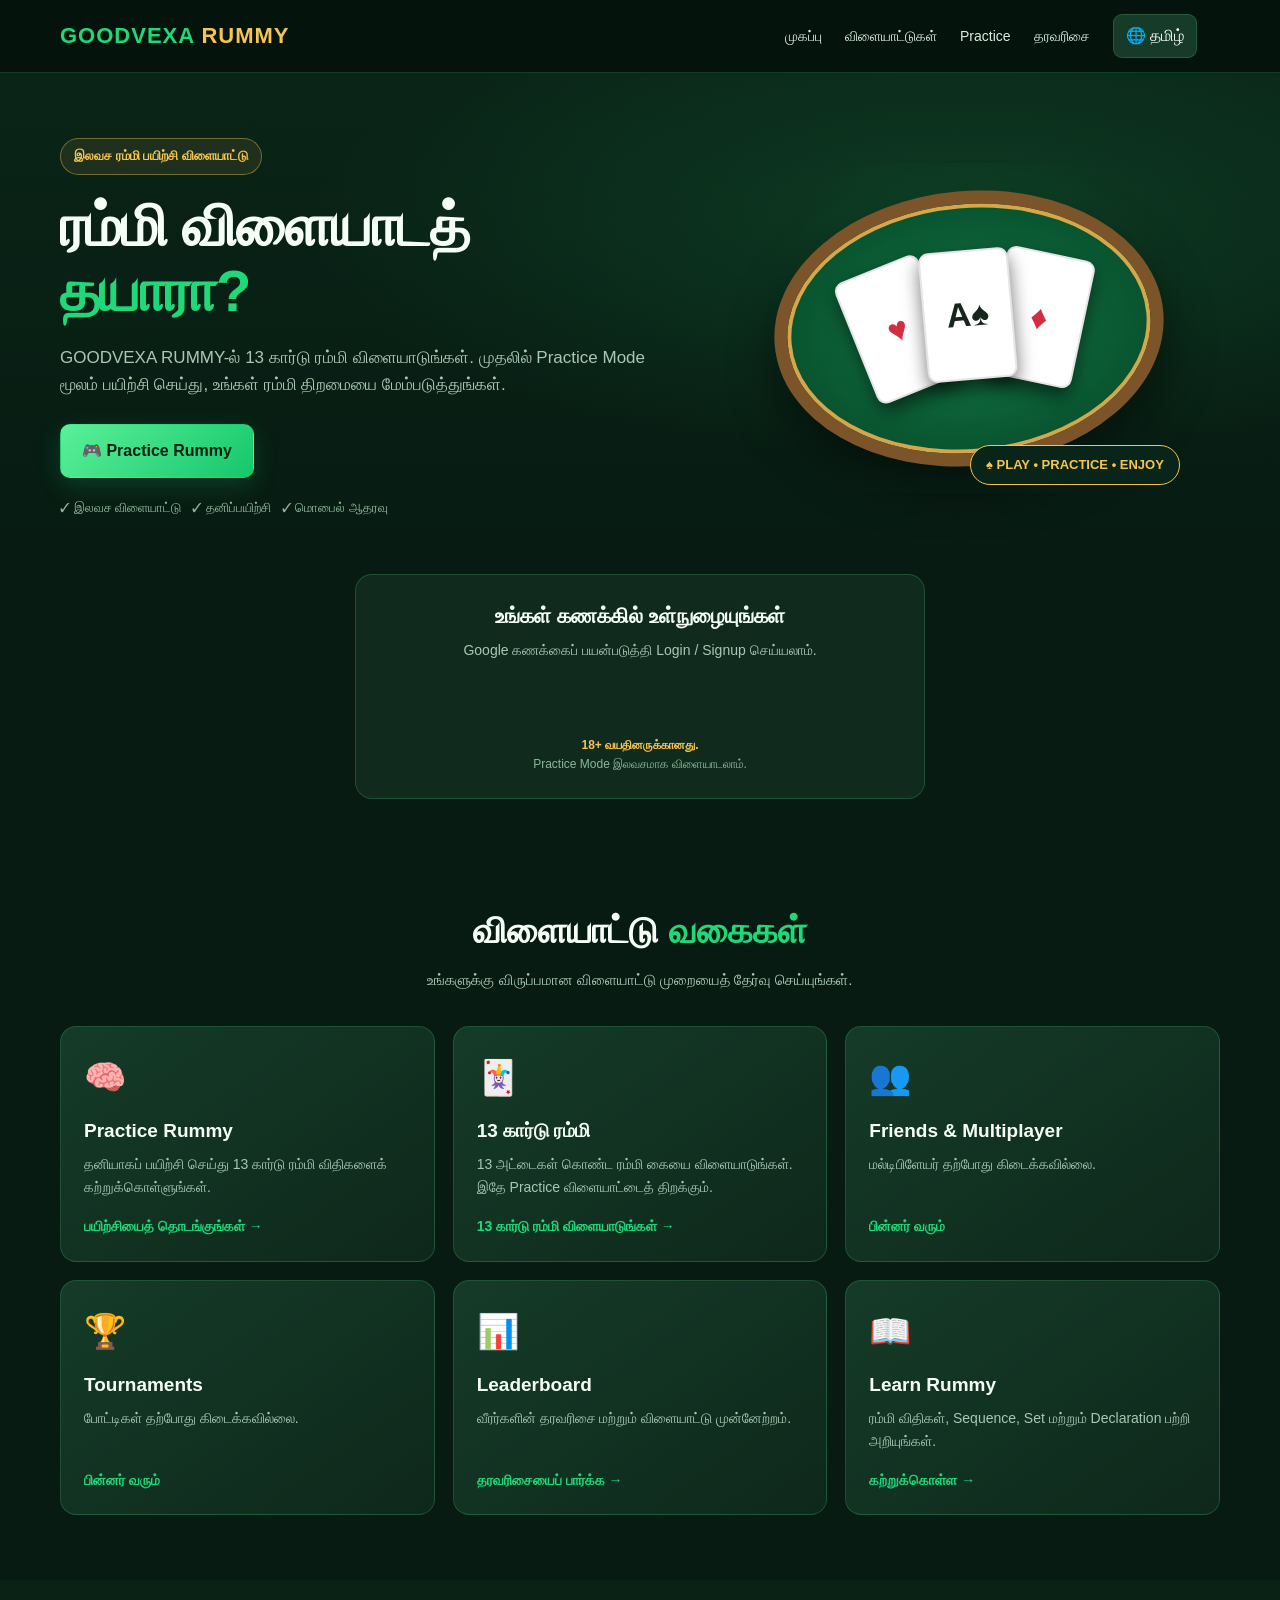
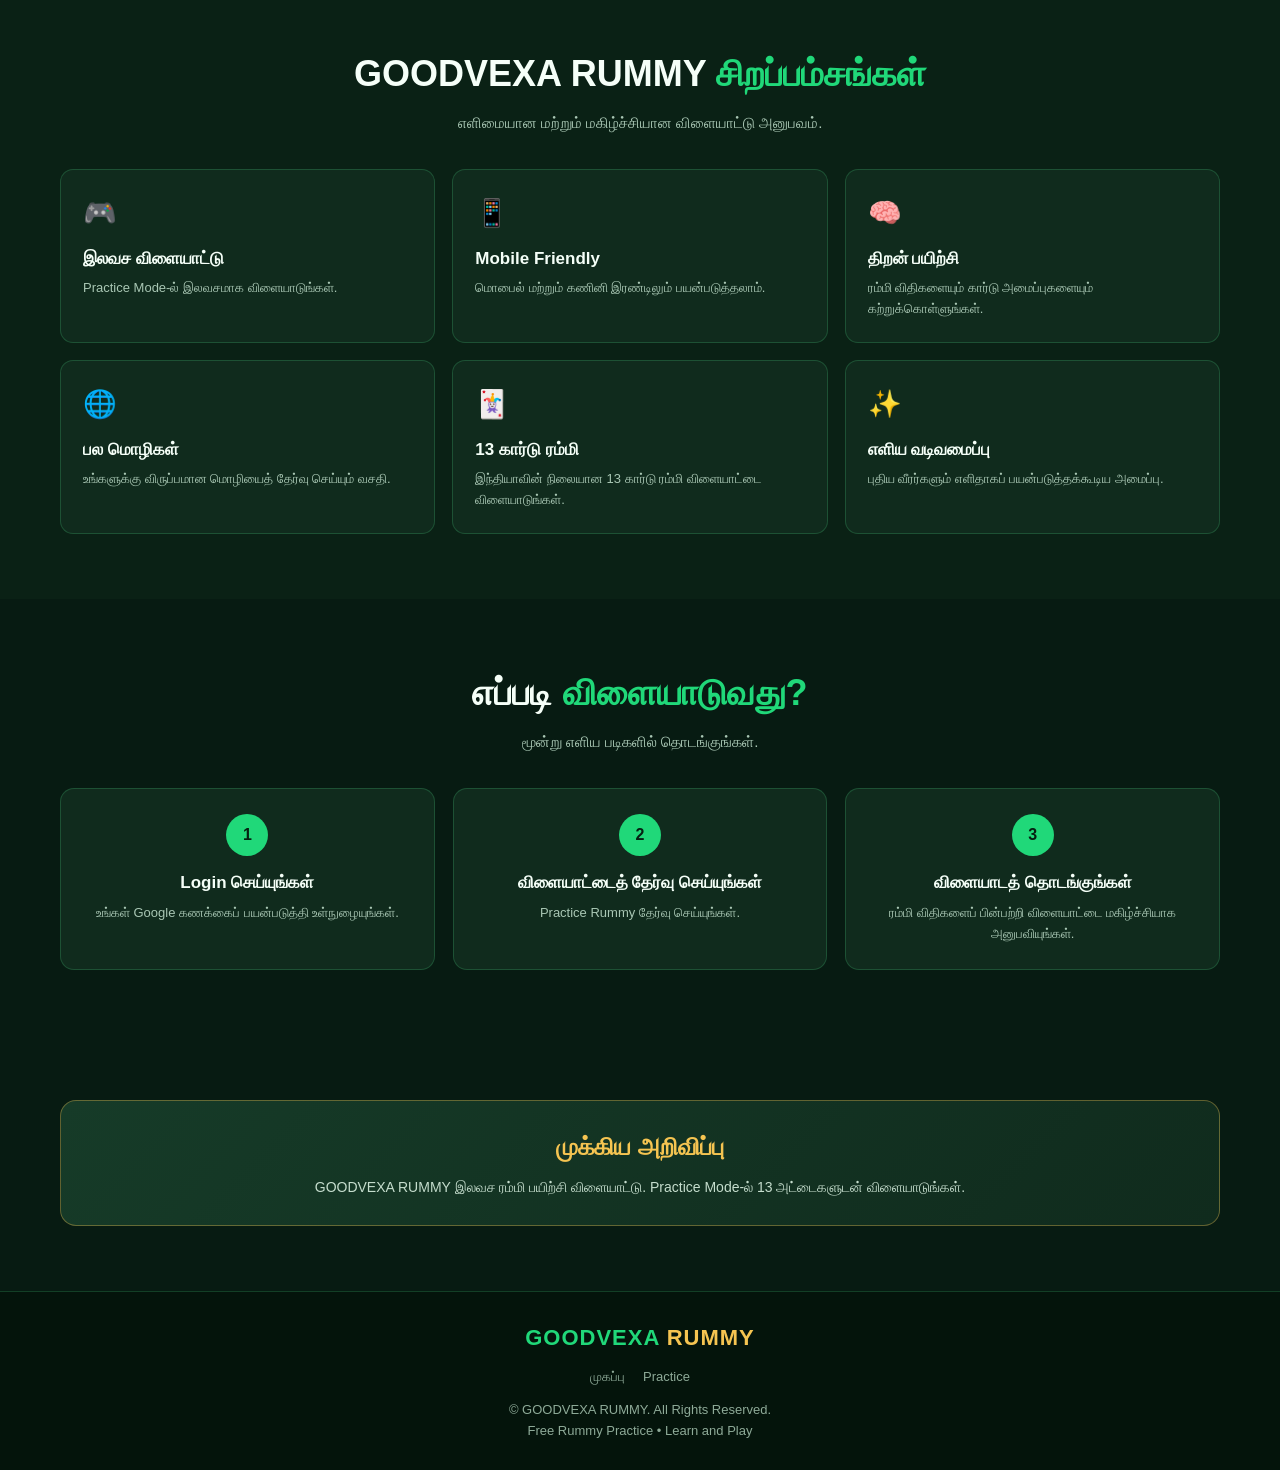
==== commit 0ca0edba: "Update index.html" ====
--- a/index.html
+++ b/index.html
@@ -4,7 +4,7 @@
 <meta charset="UTF-8">
 <meta name="viewport" content="width=device-width, initial-scale=1.0">
 <meta name="theme-color" content="#071b12">
-<meta name="description" content="GOODVEXA RUMMY - Free 13 Card Rummy Practice Game with Virtual Coins.">
+<meta name="description" content="GOODVEXA RUMMY - Free 13 Card Rummy practice and learning game.">
 <title>GOODVEXA RUMMY | Free Rummy Game</title>
 
 <script src="https://accounts.google.com/gsi/client" async defer></script>
@@ -315,7 +315,7 @@
         <nav class="nav-links">
             <a href="#home" id="t-home">முகப்பு</a>
             <a href="#games" id="t-games">விளையாட்டுகள்</a>
-            <a href="game.html" id="t-gameLink">Game</a>
+            <a href="game.html?mode=practice" id="t-gameLink">Practice</a>
             <a href="leaderboard.html" id="t-leaderboard">தரவரிசை</a>
             <button class="lang-btn" onclick="openLanguageModal()">🌐 <span id="current-lang-text">தமிழ்</span></button>
             <div id="auth-btn-container"></div>
@@ -327,7 +327,7 @@
     <div class="mobile-menu" id="mobileMenu">
         <a href="#home" onclick="closeMobileMenu()" id="tm-home">முகப்பு</a>
         <a href="#games" onclick="closeMobileMenu()" id="tm-games">விளையாட்டுகள்</a>
-        <a href="game.html" id="tm-gameLink">13 Card Rummy</a>
+        <a href="game.html?mode=practice" id="tm-gameLink">Practice</a>
         <a href="#features" onclick="closeMobileMenu()" id="tm-features">சிறப்பம்சங்கள்</a>
         <a href="leaderboard.html" onclick="closeMobileMenu()" id="tm-leaderboard">தரவரிசை</a>
         <button class="lang-btn" onclick="openLanguageModal()" id="tm-langBtn" style="width:100%; margin-bottom:10px;">🌐 மொழியைத் தேர்வு செய்க</button>
@@ -339,16 +339,15 @@
 <section class="hero" id="home">
     <div class="container hero-grid">
         <div>
-            <div class="eyebrow" id="t-eyebrow">🎁 இலவச Virtual Coins விளையாட்டு</div>
+            <div class="eyebrow" id="t-eyebrow">இலவச ரம்மி பயிற்சி விளையாட்டு</div>
             <h1 id="t-heroTitle">ரம்மி விளையாடத் <span>தயாரா?</span></h1>
             <p class="hero-description" id="t-heroDesc">
                 GOODVEXA RUMMY-ல் 13 கார்டு ரம்மி விளையாடுங்கள். முதலில் Practice Mode மூலம் பயிற்சி செய்து, உங்கள் ரம்மி திறமையை மேம்படுத்துங்கள்.
             </p>
             <div class="hero-buttons">
                 <a href="game.html?mode=practice" class="btn btn-primary" id="t-btnPractice">🎮 Practice Rummy</a>
-                <a href="game.html?mode=classic" class="btn btn-outline" id="t-btnGame">🃏 13 Card Rummy</a>
-            </div>
-            <p class="hero-note" id="t-heroNote">✓ இலவச விளையாட்டு &nbsp; ✓ Virtual Coins மட்டும் &nbsp; ✓ மொபைல் ஆதரவு</p>
+            </div>
+            <p class="hero-note" id="t-heroNote">✓ இலவச விளையாட்டு &nbsp; ✓ தனிப்பயிற்சி &nbsp; ✓ மொபைல் ஆதரவு</p>
         </div>
 
         <div class="hero-art">
@@ -389,7 +388,7 @@
 
             <div class="terms" id="t-terms">
                 <strong>18+ வயதினருக்கானது.</strong><br>
-                இது உண்மையான பணம் அல்லது பணப் பரிசுகள் இல்லாத இலவச Virtual Coins விளையாட்டு.
+                Practice Mode இலவசமாக விளையாடலாம்.
             </div>
         </div>
     </div>
@@ -405,34 +404,34 @@
         <div class="mode-grid">
             <!-- 1. Practice Rummy Mode -->
             <div class="mode-card">
-                <div class="mode-icon">🤖</div>
+                <div class="mode-icon">🧠</div>
                 <h3 id="t-m1Title">Practice Rummy</h3>
-                <p id="t-m1Desc">AI எதிராளிகளுடன் பயிற்சி செய்யுங்கள். ரம்மி விதிகளைக் கற்றுக்கொள்ளுங்கள்.</p>
+                <p id="t-m1Desc">தனியாகப் பயிற்சி செய்து 13 கார்டு ரம்மி விதிகளைக் கற்றுக்கொள்ளுங்கள்.</p>
                 <a class="mode-link" href="game.html?mode=practice" id="t-m1Link">பயிற்சியைத் தொடங்குங்கள் →</a>
             </div>
 
-            <!-- 2. 13 Card Classic Rummy Mode -->
+            <!-- 2. 13 Card Rummy entry to the shared Practice game -->
             <div class="mode-card">
                 <div class="mode-icon">🃏</div>
-                <h3 id="t-m2Title">13 Card Rummy</h3>
-                <p id="t-m2Desc">13 கார்டு ரம்மி விளையாட்டைத் தொடங்கி உங்கள் திறமையைப் பயன்படுத்துங்கள்.</p>
-                <a class="mode-link" href="game.html?mode=classic" id="t-m2Link">விளையாடுங்கள் →</a>
+                <h3 id="t-m2Title">13 கார்டு ரம்மி</h3>
+                <p id="t-m2Desc">13 அட்டைகள் கொண்ட ரம்மி கையை விளையாடுங்கள். இதே Practice விளையாட்டைத் திறக்கும்.</p>
+                <a class="mode-link" href="game.html?mode=practice" id="t-m2Link">13 கார்டு ரம்மி விளையாடுங்கள் →</a>
             </div>
 
             <!-- 3. Friends & Multiplayer Mode -->
             <div class="mode-card">
                 <div class="mode-icon">👥</div>
                 <h3 id="t-m3Title">Friends & Multiplayer</h3>
-                <p id="t-m3Desc">நண்பர்களுடன் விளையாடும் வசதி.</p>
-                <a class="mode-link" href="game.html?mode=multiplayer" id="t-m3Link">விளையாடுங்கள் →</a>
+                <p id="t-m3Desc">மல்டிபிளேயர் தற்போது கிடைக்கவில்லை.</p>
+                <a class="mode-link" href="game.html?mode=multiplayer" id="t-m3Link">பின்னர் வரும்</a>
             </div>
 
             <!-- 4. Tournaments Mode -->
             <div class="mode-card">
                 <div class="mode-icon">🏆</div>
                 <h3 id="t-m4Title">Tournaments</h3>
-                <p id="t-m4Desc">சிறப்பு போட்டிகளில் பங்கேற்கும் வசதி.</p>
-                <a class="mode-link" href="game.html?mode=tournament" id="t-m4Link">பங்கேற்க →</a>
+                <p id="t-m4Desc">போட்டிகள் தற்போது கிடைக்கவில்லை.</p>
+                <a class="mode-link" href="game.html?mode=tournament" id="t-m4Link">பின்னர் வரும்</a>
             </div>
 
             <!-- 5. Separate Page: Leaderboard -->
@@ -465,7 +464,7 @@
             <div class="feature">
                 <div class="feature-icon">🎮</div>
                 <h3 id="t-f1Title">இலவச விளையாட்டு</h3>
-                <p id="t-f1Desc">பணம் செலுத்தாமல் விளையாடுவதற்கான அனுபவம்.</p>
+                <p id="t-f1Desc">Practice Mode-ல் இலவசமாக விளையாடுங்கள்.</p>
             </div>
             <div class="feature">
                 <div class="feature-icon">📱</div>
@@ -484,8 +483,8 @@
             </div>
             <div class="feature">
                 <div class="feature-icon">🃏</div>
-                <h3 id="t-f5Title">13 Card Rummy</h3>
-                <p id="t-f5Desc">பிரபலமான 13 கார்டு ரம்மி விளையாட்டு முறை.</p>
+                <h3 id="t-f5Title">13 கார்டு ரம்மி</h3>
+                <p id="t-f5Desc">இந்தியாவின் நிலையான 13 கார்டு ரம்மி விளையாட்டை விளையாடுங்கள்.</p>
             </div>
             <div class="feature">
                 <div class="feature-icon">✨</div>
@@ -512,7 +511,7 @@
             <div class="step">
                 <div class="step-number">2</div>
                 <h3 id="t-s2Title">விளையாட்டைத் தேர்வு செய்யுங்கள்</h3>
-                <p id="t-s2Desc">Practice Rummy அல்லது 13 Card Rummy தேர்வு செய்யுங்கள்.</p>
+                <p id="t-s2Desc">Practice Rummy தேர்வு செய்யுங்கள்.</p>
             </div>
             <div class="step">
                 <div class="step-number">3</div>
@@ -528,7 +527,7 @@
         <div class="notice">
             <h2 id="t-noticeTitle">முக்கிய அறிவிப்பு</h2>
             <p id="t-noticeDesc">
-                GOODVEXA RUMMY ஒரு இலவச பொழுதுபோக்கு மற்றும் பயிற்சி விளையாட்டு. இங்கு பயன்படுத்தப்படும் Virtual Coins-க்கு பண மதிப்பு இல்லை. பணம் செலுத்துதல், பணம் எடுப்பது அல்லது பணப் பரிசுகள் வழங்குவது போன்ற வசதிகள் இந்தத் தளத்தில் இல்லை.
+                GOODVEXA RUMMY இலவச ரம்மி பயிற்சி விளையாட்டு. Practice Mode-ல் 13 அட்டைகளுடன் விளையாடுங்கள்.
             </p>
         </div>
     </div>
@@ -540,16 +539,15 @@
         <div class="logo">GOODVEXA <span>RUMMY</span></div>
         <div class="footer-links">
             <a href="index.html" id="t-ftHome">முகப்பு</a>
-            <a href="game.html" id="t-ftGame">Game</a>
             <a href="game.html?mode=practice" id="t-ftPractice">Practice</a>
         </div>
         <p>© <span id="year"></span> GOODVEXA RUMMY. All Rights Reserved.</p>
-        <p id="t-ftSub">Free Virtual Coins Game • No Real Money</p>
+        <p id="t-ftSub">Free Rummy Practice • Learn and Play</p>
     </div>
 </footer>
 
 <!-- LANGUAGE SELECTION -->
-<div class="modal-overlay" id="langModal">
+<div class="modal-overlay hidden" id="langModal">
     <div class="modal-card">
         <h2>மொழியைத் தேர்வு செய்க</h2>
         <p>Please select your preferred language</p>
@@ -568,35 +566,36 @@
     </div>
 </div>
 
+<script src="assets/language.js"></script>
 <script>
 const translations = {
     ta: {
         label: "தமிழ்",
-        home: "முகப்பு", games: "விளையாட்டுகள்", game: "Game", leaderboard: "தரவரிசை", logout: "வெளியேறு",
-        eyebrow: "🎁 இலவச Virtual Coins விளையாட்டு",
+        home: "முகப்பு", games: "விளையாட்டுகள்", leaderboard: "தரவரிசை", logout: "வெளியேறு",
+        eyebrow: "இலவச ரம்மி பயிற்சி விளையாட்டு",
         heroTitle: "ரம்மி விளையாடத் <span>தயாரா?</span>",
         heroDesc: "GOODVEXA RUMMY-ல் 13 கார்டு ரம்மி விளையாடுங்கள். முதலில் Practice Mode மூலம் பயிற்சி செய்து, உங்கள் ரம்மி திறமையை மேம்படுத்துங்கள்.",
-        btnPractice: "🎮 Practice Rummy", btnGame: "🃏 13 Card Rummy",
-        heroNote: "✓ இலவச விளையாட்டு &nbsp; ✓ Virtual Coins மட்டும் &nbsp; ✓ மொபைல் ஆதரவு",
+        btnPractice: "🎮 Practice Rummy",
+        heroNote: "✓ இலவச விளையாட்டு &nbsp; ✓ தனிப்பயிற்சி &nbsp; ✓ மொபைல் ஆதரவு",
         artLabel: "♠ PLAY • PRACTICE • ENJOY",
         loginTitle: "உங்கள் கணக்கில் உள்நுழையுங்கள்",
         loginDesc: "Google கணக்கைப் பயன்படுத்தி Login / Signup செய்யலாம்.",
-        terms: "<strong>18+ வயதினருக்கானது.</strong><br>இது உண்மையான பணம் அல்லது பணப் பரிசுகள் இல்லாத இலவச Virtual Coins விளையாட்டு.",
+        terms: "Practice Mode-ஐ இலவசமாக விளையாடுங்கள்.",
         gamesHeading: "விளையாட்டு <span>வகைகள்</span>",
         gamesSub: "உங்களுக்கு விருப்பமான விளையாட்டு முறையைத் தேர்வு செய்யுங்கள்.",
-        m1Title: "Practice Rummy", m1Desc: "AI எதிராளிகளுடன் பயிற்சி செய்யுங்கள். ரம்மி விதிகளைக் கற்றுக்கொள்ளுங்கள்.", m1Link: "பயிற்சியைத் தொடங்குங்கள் →",
-        m2Title: "13 Card Rummy", m2Desc: "13 கார்டு ரம்மி விளையாட்டைத் தொடங்கி உங்கள் திறமையைப் பயன்படுத்துங்கள்.", m2Link: "விளையாடுங்கள் →",
-        m3Title: "Friends & Multiplayer", m3Desc: "நண்பர்களுடன் விளையாடும் வசதி.", m3Link: "விளையாடுங்கள் →",
-        m4Title: "Tournaments", m4Desc: "சிறப்பு போட்டிகளில் பங்கேற்கும் வசதி.", m4Link: "பங்கேற்க →",
+        m1Title: "Practice Rummy", m1Desc: "தனியாகப் பயிற்சி செய்து 13 கார்டு ரம்மி விதிகளைக் கற்றுக்கொள்ளுங்கள்.", m1Link: "பயிற்சியைத் தொடங்குங்கள் →",
+        m2Title: "13 கார்டு ரம்மி", m2Desc: "13 அட்டைகள் கொண்ட ரம்மி கையை விளையாடுங்கள். இதே Practice விளையாட்டைத் திறக்கும்.", m2Link: "13 கார்டு ரம்மி விளையாடுங்கள் →",
+        m3Title: "Friends & Multiplayer", m3Desc: "மல்டிபிளேயர் தற்போது கிடைக்கவில்லை.", m3Link: "பின்னர் வரும்",
+        m4Title: "Tournaments", m4Desc: "போட்டிகள் தற்போது கிடைக்கவில்லை.", m4Link: "பின்னர் வரும்",
         m5Title: "Leaderboard", m5Desc: "வீரர்களின் தரவரிசை மற்றும் விளையாட்டு முன்னேற்றம்.", m5Link: "தரவரிசையைப் பார்க்க →",
         m6Title: "Learn Rummy", m6Desc: "ரம்மி விதிகள், Sequence, Set மற்றும் Declaration பற்றி அறியுங்கள்.", m6Link: "கற்றுக்கொள்ள →",
         featHeading: "GOODVEXA RUMMY <span>சிறப்பம்சங்கள்</span>",
         featSub: "எளிமையான மற்றும் மகிழ்ச்சியான விளையாட்டு அனுபவம்.",
-        f1Title: "இலவச விளையாட்டு", f1Desc: "பணம் செலுத்தாமல் விளையாடுவதற்கான அனுபவம்.",
+        f1Title: "இலவச விளையாட்டு", f1Desc: "Practice Mode-ல் விளையாடுங்கள்.",
         f2Title: "Mobile Friendly", f2Desc: "மொபைல் மற்றும் கணினி இரண்டிலும் பயன்படுத்தலாம்.",
         f3Title: "திறன் பயிற்சி", f3Desc: "ரம்மி விதிகளையும் கார்டு அமைப்புகளையும் கற்றுக்கொள்ளுங்கள்.",
         f4Title: "பல மொழிகள்", f4Desc: "உங்களுக்கு விருப்பமான மொழியைத் தேர்வு செய்யும் வசதி.",
-        f5Title: "13 Card Rummy", f5Desc: "பிரபலமான 13 கார்டு ரம்மி விளையாட்டு முறை.",
+        f5Title: "13 கார்டு ரம்மி", f5Desc: "இந்தியாவின் நிலையான 13 கார்டு ரம்மி விளையாட்டை விளையாடுங்கள்.",
         f6Title: "எளிய வடிவமைப்பு", f6Desc: "புதிய வீரர்களும் எளிதாகப் பயன்படுத்தக்கூடிய அமைப்பு.",
         stepHeading: "எப்படி <span>விளையாடுவது?</span>",
         stepSub: "மூன்று எளிய படிகளில் தொடங்குங்கள்.",
@@ -604,36 +603,36 @@
         s2Title: "விளையாட்டைத் தேர்வு செய்யுங்கள்", s2Desc: "Practice Rummy அல்லது 13 Card Rummy தேர்வு செய்யுங்கள்.",
         s3Title: "விளையாடத் தொடங்குங்கள்", s3Desc: "ரம்மி விதிகளைப் பின்பற்றி விளையாட்டை மகிழ்ச்சியாக அனுபவியுங்கள்.",
         noticeTitle: "முக்கிய அறிவிப்பு",
-        noticeDesc: "GOODVEXA RUMMY ஒரு இலவச பொழுதுபோக்கு மற்றும் பயிற்சி விளையாட்டு. இங்கு பயன்படுத்தப்படும் Virtual Coins-க்கு பண மதிப்பு இல்லை. பணம் செலுத்துதல், பணம் எடுப்பது அல்லது பணப் பரிசுகள் வழங்குவது போன்ற வசதிகள் இந்தத் தளத்தில் இல்லை.",
-        ftHome: "முகப்பு", ftGame: "Game", ftPractice: "Practice", ftSub: "Free Virtual Coins Game • No Real Money"
+        noticeDesc: "GOODVEXA RUMMY இலவச ரம்மி பயிற்சி விளையாட்டு. Practice Mode-ல் 13 அட்டைகளுடன் விளையாடுங்கள்.",
+        ftHome: "முகப்பு", ftPractice: "Practice", ftSub: "Free Rummy Practice • Learn and Play"
     },
     en: {
         label: "English",
-        home: "Home", games: "Games", game: "Game", leaderboard: "Leaderboard", logout: "Logout",
-        eyebrow: "🎁 Free Virtual Coins Game",
+        home: "Home", games: "Games", leaderboard: "Leaderboard", logout: "Logout",
+        eyebrow: "Free Rummy Practice",
         heroTitle: "Ready to Play <span>Rummy?</span>",
         heroDesc: "Play 13 Card Rummy on GOODVEXA RUMMY. Start with Practice Mode and improve your rummy skills.",
-        btnPractice: "🎮 Practice Rummy", btnGame: "🃏 13 Card Rummy",
-        heroNote: "✓ Free Play &nbsp; ✓ Virtual Coins Only &nbsp; ✓ Mobile Supported",
+        btnPractice: "🎮 Practice Rummy",
+        heroNote: "✓ Free to play &nbsp; ✓ Solo practice &nbsp; ✓ Mobile friendly",
         artLabel: "♠ PLAY • PRACTICE • ENJOY",
         loginTitle: "Sign in to Your Account",
         loginDesc: "Login or Signup securely using your Google account.",
-        terms: "<strong>For ages 18+.</strong><br>This is a free virtual coins game with no real money or cash prizes.",
+        terms: "Practice Mode is free to play.",
         gamesHeading: "Game <span>Variants</span>",
         gamesSub: "Choose your favorite game mode to start playing.",
-        m1Title: "Practice Rummy", m1Desc: "Practice with AI opponents and learn rummy rules.", m1Link: "Start Practice →",
-        m2Title: "13 Card Rummy", m2Desc: "Start playing 13 Card Rummy and test your skills.", m2Link: "Play Now →",
-        m3Title: "Friends & Multiplayer", m3Desc: "Play with your friends.", m3Link: "Play Now →",
-        m4Title: "Tournaments", m4Desc: "Participate in special tournaments.", m4Link: "Join Now →",
+        m1Title: "Practice Rummy", m1Desc: "Practice solo and learn standard 13-card Rummy rules.", m1Link: "Start Practice →",
+        m2Title: "13 Card Rummy", m2Desc: "Play a 13-card Rummy hand. This opens the same Practice game.", m2Link: "Play 13 Card Rummy →",
+        m3Title: "Friends & Multiplayer", m3Desc: "Multiplayer is unavailable and not implemented.", m3Link: "Coming later",
+        m4Title: "Tournaments", m4Desc: "Tournaments are unavailable and not implemented.", m4Link: "Coming later",
         m5Title: "Leaderboard", m5Desc: "Player rankings and game progress.", m5Link: "View Leaderboard →",
         m6Title: "Learn Rummy", m6Desc: "Learn rules, sequences, sets, and declarations.", m6Link: "Start Learning →",
         featHeading: "GOODVEXA RUMMY <span>Features</span>",
         featSub: "Simple and joyful gaming experience.",
-        f1Title: "Free to Play", f1Desc: "Experience the game without spending money.",
+        f1Title: "Free to Play", f1Desc: "Play Practice Mode for free.",
         f2Title: "Mobile Friendly", f2Desc: "Optimized for both mobile and desktop devices.",
         f3Title: "Skill Training", f3Desc: "Learn rummy rules and card combinations.",
         f4Title: "Multi-language", f4Desc: "Choose your preferred language easily.",
-        f5Title: "13 Card Rummy", f5Desc: "Popular Indian 13 card rummy gameplay.",
+        f5Title: "13 Card Rummy", f5Desc: "Play the standard Indian Rummy game with 13 cards.",
         f6Title: "Simple Design", f6Desc: "Clean interface easy for new players.",
         stepHeading: "How to <span>Play?</span>",
         stepSub: "Get started in three simple steps.",
@@ -641,36 +640,36 @@
         s2Title: "Choose Game", s2Desc: "Select Practice Rummy or 13 Card Rummy.",
         s3Title: "Start Playing", s3Desc: "Follow rummy rules and enjoy your gameplay.",
         noticeTitle: "Important Notice",
-        noticeDesc: "GOODVEXA RUMMY is a free entertainment and practice game. Virtual coins used here have no cash value. Real money deposits, withdrawals, or cash prizes are not offered.",
-        ftHome: "Home", ftGame: "Game", ftPractice: "Practice", ftSub: "Free Virtual Coins Game • No Real Money"
+        noticeDesc: "GOODVEXA RUMMY is a free Rummy practice game. Play the shared 13-card rules in Practice Mode.",
+        ftHome: "Home", ftPractice: "Practice", ftSub: "Free Rummy Practice • Learn and Play"
     },
     hi: {
         label: "हिंदी",
-        home: "होम", games: "गेम", game: "गेम", leaderboard: "लीडरबोर्ड", logout: "लॉग आउट",
+        home: "होम", games: "गेम", leaderboard: "लीडरबोर्ड", logout: "लॉग आउट",
         eyebrow: "🎁 फ्री वर्चुअल कॉइन्स गेम",
         heroTitle: "रम्मी खेलने के लिए <span>तैयार हैं?</span>",
         heroDesc: "GOODVEXA RUMMY पर 13 कार्ड रम्मी खेलें। प्रैक्टिस मोड से शुरुआत करें और अपने कौशल में सुधार करें।",
-        btnPractice: "🎮 प्रैक्टिस रम्मी", btnGame: "🃏 13 कार्ड रम्मी",
+        btnPractice: "🎮 प्रैक्टिस रम्मी",
         heroNote: "✓ मुफ्त खेल &nbsp; ✓ केवल वर्चुअल कॉइन्स &nbsp; ✓ मोबाइल समर्थित",
         artLabel: "♠ PLAY • PRACTICE • ENJOY",
         loginTitle: "अपने खाते में लॉग इन करें",
         loginDesc: "अपने Google खाते का उपयोग करके लॉगिन या साइन अप करें।",
-        terms: "<strong>18+ आयु के लिए।</strong><br>यह असली पैसे या नकद पुरस्कार के बिना एक मुफ्त वर्चुअल कॉइन्स गेम है।",
+        terms: "Practice मोड मुफ्त में खेलें।",
         gamesHeading: "गेम <span>प्रकार</span>",
         gamesSub: "अपनी पसंद का गेम मोड चुनें।",
-        m1Title: "प्रैक्टिस रम्मी", m1Desc: "AI विरोधियों के साथ अभ्यास करें और नियम सीखें।", m1Link: "अभ्यास शुरू करें →",
-        m2Title: "13 कार्ड रम्मी", m2Desc: "13 कार्ड रम्मी खेलना शुरू करें।", m2Link: "खेलें →",
-        m3Title: "फ्रेंड्स और मल्टीप्लेयर", m3Desc: "दोस्तों के साथ खेलने की सुविधा।", m3Link: "खेलें →",
-        m4Title: "टूर्नामेंट", m4Desc: "विशेष टूर्नामेंट में भाग लें।", m4Link: "भाग लें →",
+        m1Title: "प्रैक्टिस रम्मी", m1Desc: "अकेले अभ्यास करें और 13-कार्ड रम्मी के नियम सीखें।", m1Link: "अभ्यास शुरू करें →",
+        m2Title: "13 कार्ड रम्मी", m2Desc: "13 कार्डों वाला रम्मी हाथ खेलें। यह वही प्रैक्टिस गेम खोलेगा।", m2Link: "13 कार्ड रम्मी खेलें →",
+        m3Title: "फ्रेंड्स और मल्टीप्लेयर", m3Desc: "मल्टीप्लेयर उपलब्ध नहीं है।", m3Link: "बाद में आएगा",
+        m4Title: "टूर्नामेंट", m4Desc: "टूर्नामेंट उपलब्ध नहीं हैं।", m4Link: "बाद में आएगा",
         m5Title: "लीडरबोर्ड", m5Desc: "खिलाड़ियों की रैंकिंग।", m5Link: "लीडरबोर्ड देखें →",
         m6Title: "रम्मी सीखें", m6Desc: "नियम और सीक्वेंस सीखें।", m6Link: "सीखें →",
         featHeading: "GOODVEXA RUMMY <span>विशेषताएं</span>",
         featSub: "सरल और आनंददायक गेमिंग अनुभव।",
-        f1Title: "मुफ्त खेल", f1Desc: "बिना पैसे खर्च किए खेलें।",
+        f1Title: "मुफ्त खेल", f1Desc: "Practice मोड में खेलें।",
         f2Title: "मोबाइल फ्रेंडली", f2Desc: "मोबाइल और डेस्कटॉप दोनों पर उपलब्ध।",
         f3Title: "कौशल प्रशिक्षण", f3Desc: "रम्मी के नियम सीखें।",
         f4Title: "बहु-भाषा", f4Desc: "अपनी पसंद की भाषा चुनें।",
-        f5Title: "13 कार्ड रम्मी", f5Desc: "लोकप्रिय 13 कार्ड रम्मी।",
+        f5Title: "13 कार्ड रम्मी", f5Desc: "मानक 13-कार्ड भारतीय रम्मी खेलें।",
         f6Title: "सरल डिज़ाइन", f6Desc: "नए खिलाड़ियों के लिए आसान।",
         stepHeading: "कैसे <span>खेलें?</span>",
         stepSub: "तीन आसान चरणों में शुरू करें।",
@@ -678,36 +677,36 @@
         s2Title: "गेम चुनें", s2Desc: "प्रैक्टिस रम्मी या 13 कार्ड रम्मी चुनें।",
         s3Title: "खेलना शुरू करें", s3Desc: "नियमों का पालन करें और आनंद लें।",
         noticeTitle: "महत्वपूर्ण सूचना",
-        noticeDesc: "GOODVEXA RUMMY एक मुफ्त मनोरंजन खेल है। इसमें उपयोग किए जाने वाले वर्चुअल कॉइन्स का कोई नकद मूल्य नहीं है।",
-        ftHome: "होम", ftGame: "गेम", ftPractice: "प्रैक्टिस", ftSub: "फ्री वर्चुअल कॉइन्स गेम • कोई असली पैसा नहीं"
+        noticeDesc: "GOODVEXA RUMMY एक मुफ्त रम्मी अभ्यास खेल है। Practice मोड में 13 कार्ड के नियमों के साथ खेलें।",
+        ftHome: "होम", ftPractice: "प्रैक्टिस", ftSub: "रम्मी सीखें और खेलें"
     },
     te: {
         label: "తెలుగు",
-        home: "హోమ్", games: "ఆటలు", game: "ఆట", leaderboard: "లీడర్‌బోర్డ్", logout: "లాగ్ అవుట్",
+        home: "హోమ్", games: "ఆటలు", leaderboard: "లీడర్‌బోర్డ్", logout: "లాగ్ అవుట్",
         eyebrow: "🎁 ఉచిత వర్చువల్ కాయిన్స్ గేమ్",
         heroTitle: "రమ్మీ ఆడటానికి <span>సిద్ధమా?</span>",
         heroDesc: "GOODVEXA RUMMY లో 13 కార్డ్ రమ్మీ ఆడండి. ప్రాక్టీస్ మోడ్‌తో మీ నైపుణ్యాలను మెరుగుపరచుకోండి.",
-        btnPractice: "🎮 ప్రాక్టీస్ రమ్మీ", btnGame: "🃏 13 కార్డ్ రమ్మీ",
+        btnPractice: "🎮 ప్రాక్టీస్ రమ్మీ",
         heroNote: "✓ ఉచిత ఆట &nbsp; ✓ వర్చువల్ కాయిన్స్ మాత్రమే &nbsp; ✓ మొబైల్ సపోర్ట్",
         artLabel: "♠ PLAY • PRACTICE • ENJOY",
         loginTitle: "మీ ఖాతాలోకి లాగిన్ అవ్వండి",
         loginDesc: "Google ఖాతాను ఉపయోగించి లాగిన్ / సైన్ అప్ చేయండి.",
-        terms: "<strong>18+ వయస్సు వారికోసం.</strong><br>ఇది నిజమైన డబ్బు లేని ఉచిత వర్చువల్ కాయిన్స్ గేమ్.",
+        terms: "Practice మోడ్‌ను ఉచితంగా ఆడండి.",
         gamesHeading: "ఆట <span>రకాలు</span>",
         gamesSub: "మీకు నచ్చిన గేమ్ మోడ్‌ను ఎంచుకోండి.",
-        m1Title: "ప్రాక్టీస్ రమ్మీ", m1Desc: "AI తో ప్రాక్టీస్ చేయండి.", m1Link: "ప్రారంభించండి →",
-        m2Title: "13 కార్డ్ రమ్మీ", m2Desc: "13 కార్డ్ రమ్మీ ఆడండి.", m2Link: "ఆడండి →",
-        m3Title: "మల్టీప్లేయర్", m3Desc: "స్నేహితులతో ఆడే సదుపాయం.", m3Link: "ఆడండి →",
-        m4Title: "టూర్నమెంట్స్", m4Desc: "ప్రత్యేక పోటీలు.", m4Link: "పాల్గొనండి →",
+        m1Title: "ప్రాక్టీస్ రమ్మీ", m1Desc: "ఒంటరిగా సాధన చేస్తూ 13 కార్డుల రమ్మీ నియమాలను నేర్చుకోండి.", m1Link: "ప్రారంభించండి →",
+        m2Title: "13 కార్డ్ రమ్మీ", m2Desc: "13 కార్డుల రమ్మీ చేతితో ఆడండి. ఇదే Practice గేమ్ తెరుచుకుంటుంది.", m2Link: "13 కార్డ్ రమ్మీ ఆడండి →",
+        m3Title: "మల్టీప్లేయర్", m3Desc: "మల్టీప్లేయర్ ప్రస్తుతం అందుబాటులో లేదు.", m3Link: "తర్వాత వస్తుంది",
+        m4Title: "టూర్నమెంట్స్", m4Desc: "టోర్నమెంట్లు ప్రస్తుతం అందుబాటులో లేవు.", m4Link: "తర్వాత వస్తుంది",
         m5Title: "లీడర్‌బోర్డ్", m5Desc: "ప్లేయర్ ర్యాంకింగ్స్.", m5Link: "ర్యాంకింగ్స్ చూడండి →",
         m6Title: "రమ్మీ నేర్చుకోండి", m6Desc: "నియమాలు తెలుసుకోండి.", m6Link: "నేర్చుకోండి →",
         featHeading: "GOODVEXA RUMMY <span>ఫీచర్స్</span>",
         featSub: "అద్భుతమైన గేమింగ్ అనుభవం.",
-        f1Title: "ఉచిత ఆట", f1Desc: "డబ్బు చెల్లించకుండా ఆడండి.",
+        f1Title: "ఉచిత ఆట", f1Desc: "Practice మోడ్‌లో ఆడండి.",
         f2Title: "మొబైల్ ఫ్రెండ్లీ", f2Desc: "అన్ని పరికరాల్లో పని చేస్తుంది.",
         f3Title: "నైపుణ్య శిక్షణ", f3Desc: "నియమాలను నేర్చుకోండి.",
         f4Title: "బహుళ భాషలు", f4Desc: "మీ భాషను ఎంచుకోండి.",
-        f5Title: "13 కార్డ్ రమ్మీ", f5Desc: "ప్రసిద్ధ రమ్మీ ఆట.",
+        f5Title: "13 కార్డ్ రమ్మీ", f5Desc: "ప్రామాణిక 13-కార్డుల భారతీయ రమ్మీ ఆడండి.",
         f6Title: "సులభమైన డిజైన్", f6Desc: "కొత్తవారికి సులభం.",
         stepHeading: "ఎలా <span>ఆడాలి?</span>",
         stepSub: "మూడు సులభమైన దశల్లో ప్రారంభించండి.",
@@ -715,36 +714,36 @@
         s2Title: "గేమ్ ఎంచుకోండి", s2Desc: "ప్రాక్టీస్ లేదా 13 కార్డ్ రమ్మీ ఎంచుకోండి.",
         s3Title: "ఆడటం ప్రారంభించండి", s3Desc: "ఆనందించండి.",
         noticeTitle: "ముఖ్య గమనిక",
-        noticeDesc: "GOODVEXA RUMMY అనేది వినోదం కోసం మాత్రమే. ఇందులో వాడే వర్చువల్ కాయిన్స్‌కు నగదు విలువ లేదు.",
-        ftHome: "హోమ్", ftGame: "ఆట", ftPractice: "ప్రాక్టీస్", ftSub: "ఉచిత వర్చువల్ కాయిన్స్ గేమ్ • నిజమైన డబ్బు లేదు"
+        noticeDesc: "GOODVEXA RUMMY ఉచిత రమ్మీ సాధన గేమ్. Practice మోడ్‌లో 13 కార్డుల నియమాలతో ఆడండి.",
+        ftHome: "హోమ్", ftPractice: "ప్రాక్టీస్", ftSub: "రమ్మీ నేర్చుకోండి మరియు ఆడండి"
     },
     ml: {
         label: "മലയാളം",
-        home: "ഹോം", games: "ഗെയിമുകൾ", game: "ഗെയിം", leaderboard: "ലീഡർബോർഡ്", logout: "ലോഗ് ഔട്ട്",
+        home: "ഹോം", games: "ഗെയിമുകൾ", leaderboard: "ലീഡർബോർഡ്", logout: "ലോഗ് ഔട്ട്",
         eyebrow: "🎁 സൗജന്യ വെർച്വൽ കോയിൻസ് ഗെയിം",
         heroTitle: "റമ്മി കളിക്കാൻ <span>തയ്യാറാണോ?</span>",
         heroDesc: "GOODVEXA RUMMY-ൽ 13 കാർഡ് റമ്മി കളിക്കുക. പ്രാക്ടീസ് മോഡിലൂടെ നിങ്ങളുടെ കഴിവുകൾ മെച്ചപ്പെടുത്തുക.",
-        btnPractice: "🎮 പ്രാക്ടീസ് റമ്മി", btnGame: "🃏 13 കാർഡ് റമ്മി",
+        btnPractice: "🎮 പ്രാക്ടീസ് റമ്മി",
         heroNote: "✓ സൗജന്യ കളി &nbsp; ✓ വെർച്വൽ കോയിൻസ് മാത്രം &nbsp; ✓ മൊബൈൽ പിന്തുണ",
         artLabel: "♠ PLAY • PRACTICE • ENJOY",
         loginTitle: "നിങ്ങളുടെ അക്കൗണ്ടിലേക്ക് ലോഗ് ഇൻ ചെയ്യുക",
         loginDesc: "Google അക്കൗണ്ട് ഉപയോഗിച്ച് ലോഗിൻ ചെയ്യുക.",
-        terms: "<strong>18 വയസ്സിനു മുകളിലുള്ളവർക്ക്.</strong><br>യഥാർത്ഥ പണമില്ലാത്ത സൗജന്യ വെർച്വൽ കോയിൻസ് ഗെയിമാണിത്.",
+        terms: "Practice മോഡ് സൗജന്യമായി കളിക്കാം.",
         gamesHeading: "ഗെയിം <span>തരങ്ങൾ</span>",
         gamesSub: "നിങ്ങളുടെ ഇഷ്ടമുള്ള ഗെയിം മോഡ് തിരഞ്ഞെടുക്കുക.",
-        m1Title: "പ്രാക്ടീസ് റമ്മി", m1Desc: "AI എതിരാളികളുമായി പരിശീലിക്കുക.", m1Link: "തുടങ്ങുക →",
-        m2Title: "13 കാർഡ് റമ്മി", m2Desc: "13 കാർഡ് റമ്മി കളിക്കുക.", m2Link: "കളിക്കുക →",
-        m3Title: "സുഹൃത്തുക്കൾ & മൾട്ടിപ്ലെയർ", m3Desc: "സുഹൃത്തുക്കളുമൊത്ത് കളിക്കാം.", m3Link: "കളിക്കുക →",
-        m4Title: "ടൂർണമെന്റുകൾ", m4Desc: "പ്രത്യേക മത്സരങ്ങൾ.", m4Link: "പങ്കെടുക്കുക →",
+        m1Title: "പ്രാക്ടീസ് റമ്മി", m1Desc: "ഒറ്റയ്ക്ക് പരിശീലിച്ച് 13 കാർഡ് റമ്മി നിയമങ്ങൾ പഠിക്കൂ.", m1Link: "തുടങ്ങുക →",
+        m2Title: "13 കാർഡ് റമ്മി", m2Desc: "13 കാർഡുകളുള്ള റമ്മി കൈ കളിക്കൂ. ഇതേ Practice ഗെയിം തുറക്കും.", m2Link: "13 കാർഡ് റമ്മി കളിക്കൂ →",
+        m3Title: "സുഹൃത്തുക്കൾ & മൾട്ടിപ്ലെയർ", m3Desc: "മൾട്ടിപ്ലെയർ ഇപ്പോൾ ലഭ്യമല്ല.", m3Link: "പിന്നീട് വരും",
+        m4Title: "ടൂർണമെന്റുകൾ", m4Desc: "ടൂർണമെന്റുകൾ ഇപ്പോൾ ലഭ്യമല്ല.", m4Link: "പിന്നീട് വരും",
         m5Title: "ലീഡർബോർഡ്", m5Desc: "കളിക്കാരുടെ റാങ്കിംഗ്.", m5Link: "റാങ്കിംഗ് കാണുക →",
         m6Title: "റമ്മി പഠിക്കുക", m6Desc: "നിയമങ്ങൾ മനസ്സിലാക്കുക.", m6Link: "പഠിക്കുക →",
         featHeading: "GOODVEXA RUMMY <span>പ്രത്യേകതകൾ</span>",
         featSub: "ലളിതമായ ഗെയിമിംഗ് അനുഭവം.",
-        f1Title: "സൗജന്യ കളി", f1Desc: "പണം ചെലവഴിക്കാതെ കളിക്കാം.",
+        f1Title: "സൗജന്യ കളി", f1Desc: "Practice മോഡിൽ കളിക്കൂ.",
         f2Title: "മൊബൈൽ ഫ്രണ്ട്‌ലി", f2Desc: "എല്ലാ ഡിവൈസുകളിലും ലഭ്യമാണ്.",
         f3Title: "സ്കിൽ പരിശീലനം", f3Desc: "റമ്മി നിയമങ്ങൾ പഠിക്കുക.",
         f4Title: "വിവിധ ഭാഷകൾ", f4Desc: "നിങ്ങളുടെ ഭാഷ തിരഞ്ഞെടുക്കുക.",
-        f5Title: "13 കാർഡ് റമ്മി", f5Desc: "പ്രശസ്തമായ 13 കാർഡ് റമ്മി.",
+        f5Title: "13 കാർഡ് റമ്മി", f5Desc: "സാധാരണ 13-കാർഡ് ഇന്ത്യൻ റമ്മി കളിക്കൂ.",
         f6Title: "ലളിതമായ ഡിസൈൻ", f6Desc: "തുടക്കക്കാർക്കായി എളുപ്പമുള്ളത്.",
         stepHeading: "എങ്ങനെ <span>കളിക്കാം?</span>",
         stepSub: "മൂന്ന് ലളിതമായ ഘട്ടങ്ങളിൽ തുടങ്ങാം.",
@@ -752,36 +751,36 @@
         s2Title: "ഗെയിം തിരഞ്ഞെടുക്കുക", s2Desc: "പ്രാക്ടീസ് അല്ലെങ്കിൽ 13 കാർഡ് റമ്മി തിരഞ്ഞെടുക്കുക.",
         s3Title: "കളി തുടങ്ങൂ", s3Desc: "ആസ്വദിച്ചു കളിക്കുക.",
         noticeTitle: "പ്രധാന അറിയിപ്പ്",
-        noticeDesc: "GOODVEXA RUMMY വിനോദത്തിന് മാത്രമുള്ളതാണ്. ഇതിലെ വെർച്വൽ കോയിൻസിന് പണവുമായി ബന്ധമില്ല.",
-        ftHome: "ഹോം", ftGame: "ഗെയിം", ftPractice: "പ്രാക്ടീസ്", ftSub: "സൗജന്യ വെർച്വൽ കോയിൻസ് ഗെയിം • യഥാർത്ഥ പണമില്ല"
+        noticeDesc: "GOODVEXA RUMMY സൗജന്യ റമ്മി പരിശീലന ഗെയിമാണ്. Practice മോഡിൽ 13 കാർഡുകളുടെ നിയമങ്ങൾ പരിശീലിക്കൂ.",
+        ftHome: "ഹോം", ftPractice: "പ്രാക്ടീസ്", ftSub: "റമ്മി പഠിക്കൂ, കളിക്കൂ"
     },
     kn: {
         label: "ಕನ್ನಡ",
-        home: "ಹೋಮ್", games: "ಆಟಗಳು", game: "ಆಟ", leaderboard: "ಲೀಡರ್‌ಬೋರ್ಡ್", logout: "ಲಾಗ್ ಔಟ್",
+        home: "ಹೋಮ್", games: "ಆಟಗಳು", leaderboard: "ಲೀಡರ್‌ಬೋರ್ಡ್", logout: "ಲಾಗ್ ಔಟ್",
         eyebrow: "🎁 ಉಚಿತ ವರ್ಚುವಲ್ ಕಾಯಿನ್ಸ್ ಗೇಮ್",
         heroTitle: "ರಮ್ಮಿ ಆಡಲು <span>ಸಿದ್ಧವೇ?</span>",
         heroDesc: "GOODVEXA RUMMY ನಲ್ಲಿ 13 ಕಾರ್ಡ್ ರಮ್ಮಿ ಆಡಿ. ಪ್ರಾಕ್ಟೀಸ್ ಮೋಡ್ ಮೂಲಕ ನಿಮ್ಮ ಕೌಶಲ್ಯವನ್ನು ಸುಧಾರಿಸಿ.",
-        btnPractice: "🎮 ಪ್ರಾಕ್ಟೀಸ್ ರಮ್ಮಿ", btnGame: "🃏 13 ಕಾರ್ಡ್ ರಮ್ಮಿ",
+        btnPractice: "🎮 ಪ್ರಾಕ್ಟೀಸ್ ರಮ್ಮಿ",
         heroNote: "✓ ಉಚಿತ ಆಟ &nbsp; ✓ ವರ್ಚುವಲ್ ಕಾಯಿನ್ಸ್ ಮಾತ್ರ &nbsp; ✓ ಮೊಬೈಲ್ ಬೆಂಬಲ",
         artLabel: "♠ PLAY • PRACTICE • ENJOY",
         loginTitle: "ನಿಮ್ಮ ಖಾತೆಗೆ ಲಾಗಿನ್ ಮಾಡಿ",
         loginDesc: "Google ಖಾತೆ ಬಳಸಿ ಲಾಗಿನ್ / ಸೈನ್ ಅಪ್ ಮಾಡಿ.",
-        terms: "<strong>18+ ವಯಸ್ಸಿನವರಿಗೆ ಮಾತ್ರ.</strong><br>ಇದು ನೈ ಹಣವಿಲ್ಲದ ಉಚಿತ ವರ್ಚುವಲ್ ಕಾಯಿನ್ಸ್ ಆಟ.",
+        terms: "Practice ವಿಧಾನವನ್ನು ಉಚಿತವಾಗಿ ಆಡಬಹುದು.",
         gamesHeading: "ಆಟದ <span>ವಿಧಗಳು</span>",
         gamesSub: "ನಿಮ್ಮಿಷ್ಟದ ಆಟದ ವಿಧಾನವನ್ನು ಆಯ್ಕೆಮಾಡಿ.",
-        m1Title: "ಪ್ರಾಕ್ಟೀಸ್ ರಮ್ಮಿ", m1Desc: "AI ಜೊತೆ ಅಭ್ಯಾಸ ಮಾಡಿ.", m1Link: "ಪ್ರಾರಂಭಿಸಿ →",
-        m2Title: "13 ಕಾರ್ಡ್ ರಮ್ಮಿ", m2Desc: "13 ಕಾರ್ಡ್ ರಮ್ಮಿ ಆಡಿ.", m2Link: "ಆಡಿ →",
-        m3Title: "ಮಲ್ಟಿಪ್ಲೇಯರ್", m3Desc: "ಸ್ನೇಹಿತರೊಂದಿಗೆ ಆಟ.", m3Link: "ಆಡಿ →",
-        m4Title: "ಪಂದ್ಯಾವಳಿಗಳು", m4Desc: "ವಿಶೇಷ ಪಂದ್ಯಗಳು.", m4Link: "ಭಾಗವಹಿಸಿ →",
+        m1Title: "ಪ್ರಾಕ್ಟೀಸ್ ರಮ್ಮಿ", m1Desc: "ಒಬ್ಬರೇ ಅಭ್ಯಾಸ ಮಾಡಿ 13 ಕಾರ್ಡ್ ರಮ್ಮಿ ನಿಯಮಗಳನ್ನು ಕಲಿಯಿರಿ.", m1Link: "ಪ್ರಾರಂಭಿಸಿ →",
+        m2Title: "13 ಕಾರ್ಡ್ ರಮ್ಮಿ", m2Desc: "13 ಕಾರ್ಡ್‌ಗಳ ರಮ್ಮಿ ಕೈಯನ್ನು ಆಡಿ. ಇದೇ Practice ಆಟ ತೆರೆಯುತ್ತದೆ.", m2Link: "13 ಕಾರ್ಡ್ ರಮ್ಮಿ ಆಡಿ →",
+        m3Title: "ಮಲ್ಟಿಪ್ಲೇಯರ್", m3Desc: "ಮಲ್ಟಿಪ್ಲೇಯರ್ ಈಗ ಲಭ್ಯವಿಲ್ಲ.", m3Link: "ನಂತರ ಬರಲಿದೆ",
+        m4Title: "ಪಂದ್ಯಾವಳಿಗಳು", m4Desc: "ಟೂರ್ನಮೆಂಟ್‌ಗಳು ಈಗ ಲಭ್ಯವಿಲ್ಲ.", m4Link: "ನಂತರ ಬರಲಿದೆ",
         m5Title: "ಲೀಡರ್‌ಬೋರ್ಡ್", m5Desc: "ಆಟಗಾರರ ಶ್ರೇಯಾಂಕ.", m5Link: "ಶ್ರೇಯಾಂಕ ನೋಡಿ →",
         m6Title: "ರಮ್ಮಿ ಕಲಿಯಿರಿ", m6Desc: "ನಿಯಮಗಳನ್ನು ತಿಳಿಯಿರಿ.", m6Link: "ಕಲಿಯಿರಿ →",
         featHeading: "GOODVEXA RUMMY <span>ವೈಶಿಷ್ಟ್ಯಗಳು</span>",
         featSub: "ಸರಳ ಮತ್ತು ಸುಂದರ ಆಟದ ಅನುಭವ.",
-        f1Title: "ಉಚಿತ ಆಟ", f1Desc: "ಹಣವಿಲ್ಲದೆ ಆಡಿ.",
+        f1Title: "ಉಚಿತ ಆಟ", f1Desc: "Practice ವಿಧಾನದಲ್ಲಿ ಆಡಿ.",
         f2Title: "ಮೊಬೈಲ್ ಸ್ನೇಹಿ", f2Desc: "ಎಲ್ಲಾ ಸಾಧನಗಳಿಗೆ ಸೂಕ್ತ.",
         f3Title: "ಕೌಶಲ್ಯ ತರಬೇತಿ", f3Desc: "ನಿಯಮಗಳನ್ನು ಕಲಿಯಿರಿ.",
         f4Title: "ಬಹುಭಾಷೆ", f4Desc: "ನಿಮ್ಮ ಭಾಷೆಯನ್ನು ಆಯ್ಕೆಮಾಡಿ.",
-        f5Title: "13 ಕಾರ್ಡ್ ರಮ್ಮಿ", f5Desc: "ಜನಪ್ರಿಯ ರಮ್ಮಿ ಆಟ.",
+        f5Title: "13 ಕಾರ್ಡ್ ರಮ್ಮಿ", f5Desc: "ಪ್ರಮಾಣಿತ 13-ಕಾರ್ಡ್ ಭಾರತೀಯ ರಮ್ಮಿ ಆಟವನ್ನು ಆಡಿ.",
         f6Title: "ಸರಳ ವಿನ್ಯಾಸ", f6Desc: "ಹೊಸಬರಿಗೆ ಸುಲಭ.",
         stepHeading: "ಹೇಗೆ <span>ಆಡುವುದು?</span>",
         stepSub: "ಮೂರು ಸರಳ ಹಂತಗಳಲ್ಲಿ ಪ್ರಾರಂಭಿಸಿ.",
@@ -789,36 +788,36 @@
         s2Title: "ಆಟ ಆಯ್ಕೆಮಾಡಿ", s2Desc: "ಪ್ರಾಕ್ಟೀಸ್ ಅಥವಾ 13 ಕಾರ್ಡ್ ರಮ್ಮಿ ಆಯ್ಕೆಮಾಡಿ.",
         s3Title: "ಆಡಲು ಪ್ರಾರಂಭಿಸಿ", s3Desc: "ಆನಂದಿಸಿ.",
         noticeTitle: "ಪ್ರಮುಖ ಸೂಚನೆ",
-        noticeDesc: "GOODVEXA RUMMY ಮನರಂಜನೆಗಾಗಿ ಮಾತ್ರ. ಇಲ್ಲಿರುವ ವರ್ಚುವಲ್ ಕಾಯಿನ್ಸ್‌ಗೆ ಯಾವುದೇ ಹಣದ ಮೌಲ್ಯವಿಲ್ಲ.",
-        ftHome: "ಹೋಮ್", ftGame: "ಆಟ", ftPractice: "ಪ್ರಾಕ್ಟೀಸ್", ftSub: "ಉಚಿತ ವರ್ಚುವಲ್ ಕಾಯಿನ್ಸ್ ಗೇಮ್ • ನೈಜ ಹಣವಿಲ್ಲ"
+        noticeDesc: "GOODVEXA RUMMY ಉಚಿತ ರಮ್ಮಿ ಅಭ್ಯಾಸ ಆಟ. Practice ಮೋಡ್‌ನಲ್ಲಿ 13 ಕಾರ್ಡ್ ನಿಯಮಗಳೊಂದಿಗೆ ಆಡಿ.",
+        ftHome: "ಹೋಮ್", ftPractice: "ಪ್ರಾಕ್ಟೀಸ್", ftSub: "ರಮ್ಮಿ ಕಲಿಯಿರಿ ಮತ್ತು ಆಡಿ"
     },
     mr: {
         label: "मराठी",
-        home: "होम", games: "खेळ", game: "गेम", leaderboard: "लीडरबोर्ड", logout: "लॉग आउट",
+        home: "होम", games: "खेळ", leaderboard: "लीडरबोर्ड", logout: "लॉग आउट",
         eyebrow: "🎁 मोफत व्हर्च्युअल कॉईन्स गेम",
         heroTitle: "रम्मी खेळण्यासाठी <span>तयार आहात?</span>",
         heroDesc: "GOODVEXA RUMMY वर 13 कार्ड रम्मी खेळा. प्रॅक्टिस मोडद्वारे तुमचे कौशल्य सुधारणा करा.",
-        btnPractice: "🎮 प्रॅक्टिस रम्मी", btnGame: "🃏 13 कार्ड रम्मी",
+        btnPractice: "🎮 प्रॅक्टिस रम्मी",
         heroNote: "✓ मोफत खेळ &nbsp; ✓ फक्त व्हर्च्युअल कॉईन्स &nbsp; ✓ मोबाईल सपोर्ट",
         artLabel: "♠ PLAY • PRACTICE • ENJOY",
         loginTitle: "तुमच्या खात्यात लॉग इन करा",
         loginDesc: "Google खाते वापरून लॉग इन / साइन अप करा.",
-        terms: "<strong>18+ वयोगटासाठी.</strong><br>हा वास्तविक पैशांशिवाय असलेला मोफत व्हर्च्युअल कॉईन्स गेम आहे.",
+        terms: "Practice मोड विनामूल्य खेळा.",
         gamesHeading: "गेमचे <span>प्रकार</span>",
         gamesSub: "तुमचा आवडता गेम मोड निवडा.",
-        m1Title: "प्रॅक्टिस रम्मी", m1Desc: "AI विरोधकांसोबत सराव करा.", m1Link: "सुरू करा →",
-        m2Title: "13 कार्ड रम्मी", m2Desc: "13 कार्ड रम्मी खेळा.", m2Link: "खेळा →",
-        m3Title: "मल्टीप्लेअर", m3Desc: "मित्रांसोबत खेळण्याची सोय.", m3Link: "खेळा →",
-        m4Title: "टूर्नामेंट्स", m4Desc: "विशेष स्पर्धा.", m4Link: "सहभाग घ्या →",
+        m1Title: "प्रॅक्टिस रम्मी", m1Desc: "एकट्याने सराव करा आणि 13-पत्त्यांच्या रम्मीचे नियम शिका.", m1Link: "सुरू करा →",
+        m2Title: "13 कार्ड रम्मी", m2Desc: "13 पत्त्यांचा रम्मी हात खेळा. यामुळे तेच Practice गेम उघडेल.", m2Link: "13 कार्ड रम्मी खेळा →",
+        m3Title: "मल्टीप्लेअर", m3Desc: "मल्टीप्लेअर उपलब्ध नाही.", m3Link: "नंतर उपलब्ध होईल",
+        m4Title: "टूर्नामेंट्स", m4Desc: "टूर्नामेंट उपलब्ध नाहीत.", m4Link: "नंतर उपलब्ध होतील",
         m5Title: "लीडरबोर्ड", m5Desc: "खेळाडूंचे रँकिंग.", m5Link: "रँकिंग पहा →",
         m6Title: "रम्मी शिका", m6Desc: "नियम समजून घ्या.", m6Link: "शिका →",
         featHeading: "GOODVEXA RUMMY <span>वैशिष्ट्ये</span>",
         featSub: "सोपा आणि आनंदी गेमिंग अनुभव.",
-        f1Title: "मोफत खेळ", f1Desc: "पैसे न देता खेळा.",
+        f1Title: "मोफत खेळ", f1Desc: "Practice मोड खेळा.",
         f2Title: "मोबाईल फ्रेंडली", f2Desc: "सर्व डिव्हाइसवर उपलब्ध.",
         f3Title: "कौशल्य प्रशिक्षण", f3Desc: "नियम शिका.",
         f4Title: "बहु-भाषा", f4Desc: "तुमची भाषा निवडा.",
-        f5Title: "13 कार्ड रम्मी", f5Desc: "लोकप्रिय रम्मी गेम.",
+        f5Title: "13 कार्ड रम्मी", f5Desc: "प्रमाणित 13-पत्त्यांचा भारतीय रम्मी खेळ खेळा.",
         f6Title: "सोपी रचना", f6Desc: "नवीन खेळाडूंसाठी सोपे.",
         stepHeading: "कसे <span>खेळायचे?</span>",
         stepSub: "तीन सोप्या पायऱ्यांमध्ये सुरू करा.",
@@ -826,36 +825,36 @@
         s2Title: "गेम निवडा", s2Desc: "प्रॅक्टिस किंवा 13 कार्ड रम्मी निवडा.",
         s3Title: "खेळण्यास सुरुवात करा", s3Desc: "आनंद घ्या.",
         noticeTitle: "महत्त्वाची सूचना",
-        noticeDesc: "GOODVEXA RUMMY मनोरंजनासाठी आहे. यातील व्हर्च्युअल कॉईन्सना रोख मूल्य नाही.",
-        ftHome: "होम", ftGame: "गेम", ftPractice: "प्रॅक्टिस", ftSub: "मोफत व्हर्च्युअल कॉईन्स गेम • वास्तविक पैसे नाहीत"
+        noticeDesc: "GOODVEXA RUMMY हा मोफत रम्मी सराव खेळ आहे. Practice मोडमध्ये 13 कार्डांच्या नियमांसह खेळा.",
+        ftHome: "होम", ftPractice: "प्रॅक्टिस", ftSub: "रम्मी शिका आणि खेळा"
     },
     bn: {
         label: "বাংলা",
-        home: "হোম", games: "গেম", game: "খেলা", leaderboard: "লিডারবোর্ড", logout: "লগ আউট",
+        home: "হোম", games: "গেম", leaderboard: "লিডারবোর্ড", logout: "লগ আউট",
         eyebrow: "🎁 ফ্রি ভার্চুয়াল কয়েন গেম",
         heroTitle: "রমি খেলতে <span>প্রস্তুত?</span>",
         heroDesc: "GOODVEXA RUMMY-এ ১৩ কার্ড রমি খেলুন। প্র্যাকটিস মোড দিয়ে শুরু করুন।",
-        btnPractice: "🎮 প্র্যাকটিস রমি", btnGame: "🃏 ১৩ কার্ড রমি",
+        btnPractice: "🎮 প্র্যাকটিস রমি",
         heroNote: "✓ ফ্রি খেলা &nbsp; ✓ শুধুমাত্র ভার্চুয়াল কয়েন &nbsp; ✓ মোবাইল সমর্থিত",
         artLabel: "♠ PLAY • PRACTICE • ENJOY",
         loginTitle: "আপনার অ্যাকাউন্টে লগ ইন করুন",
         loginDesc: "Google অ্যাকাউন্ট ব্যবহার করে লগইন বা সাইন আপ করুন।",
-        terms: "<strong>১৮+ বয়সের জন্য।</strong><br>এটি আসল টাকা ছাড়া একটি ফ্রি ভার্চুয়াল কয়েন গেম।",
+        terms: "Practice মোড বিনামূল্যে খেলুন।",
         gamesHeading: "গেমের <span>ধরন</span>",
         gamesSub: "আপনার পছন্দের গেম মোড বেছে নিন।",
-        m1Title: "প্র্যাকটিস রমি", m1Desc: "AI বিরোধীদের সাথে অনুশীলন করুন।", m1Link: "শুরু করুন →",
-        m2Title: "১৩ কার্ড রমি", m2Desc: "১৩ কার্ড রমি খেলা শুরু করুন।", m2Link: "খেলুন →",
-        m3Title: "মাল্টিপ্লেয়ার", m3Desc: "বন্ধুদের সাথে খেলার সুবিধা।", m3Link: "খেলুন →",
-        m4Title: "টুর্নামেন্ট", m4Desc: "বিশেষ প্রতিযোগিতা।", m4Link: "অংশগ্রহণ করুন →",
+        m1Title: "প্র্যাকটিস রমি", m1Desc: "একা অনুশীলন করে ১৩-কার্ড রমির নিয়ম শিখুন।", m1Link: "শুরু করুন →",
+        m2Title: "১৩ কার্ড রমি", m2Desc: "১৩ কার্ডের রমি হাত খেলুন। এতে একই Practice গেম খুলবে।", m2Link: "১৩ কার্ড রমি খেলুন →",
+        m3Title: "মাল্টিপ্লেয়ার", m3Desc: "মাল্টিপ্লেয়ার এখন উপলভ্য নয়।", m3Link: "পরে আসবে",
+        m4Title: "টুর্নামেন্ট", m4Desc: "টুর্নামেন্ট এখন উপলভ্য নয়।", m4Link: "পরে আসবে",
         m5Title: "লিডারবোর্ড", m5Desc: "খেলোয়াড়দের র‍্যাঙ্কিং।", m5Link: "র‍্যাঙ্কিং দেখুন →",
         m6Title: "রমি শিখুন", m6Desc: "নিয়মগুলো জানুন।", m6Link: "শিখুন →",
         featHeading: "GOODVEXA RUMMY <span>বৈশিষ্ট্য</span>",
         featSub: "সহজ এবং আনন্দদায়ক গেমিং অভিজ্ঞতা।",
-        f1Title: "বিনামূল্যে খেলা", f1Desc: "টাকা খরচ না করে খেলুন।",
+        f1Title: "বিনামূল্যে খেলা", f1Desc: "Practice মোড খেলুন।",
         f2Title: "মোবাইল ফ্রেন্ডলি", f2Desc: "সব ডিভাইসের জন্য উপযুক্ত।",
         f3Title: "দক্ষতা প্রশিক্ষণ", f3Desc: "নিয়ম শিখুন।",
         f4Title: "বহু-ভাষা", f4Desc: "আপনার ভাষা বেছে নিন।",
-        f5Title: "১৩ কার্ড রমি", f5Desc: "জনপ্রিয় রমি গেম।",
+        f5Title: "১৩ কার্ড রমি", f5Desc: "প্রমিত ১৩-কার্ডের ভারতীয় রমি খেলুন।",
         f6Title: "সহজ ডিজাইন", f6Desc: "নতুনদের জন্য সহজ।",
         stepHeading: "কীভাবে <span>খেলবেন?</span>",
         stepSub: "তিনটি সহজ ধাপে শুরু করুন।",
@@ -863,36 +862,36 @@
         s2Title: "গেম বেছে নিন", s2Desc: "প্র্যাকটিস বা ১৩ কার্ড রমি নির্বাচন করুন।",
         s3Title: "খেলতে শুরু করুন", s3Desc: "উপভোগ করুন।",
         noticeTitle: "গুরুত্বপূর্ণ ঘোষণা",
-        noticeDesc: "GOODVEXA RUMMY একটি বিনোদনমূলক খেলা। এখানকার ভার্চুয়াল কয়েনের কোনো নগদ মূল্য নেই।",
-        ftHome: "হোম", ftGame: "খেলা", ftPractice: "প্র্যাকটিস", ftSub: "ফ্রি ভার্চুয়াল কয়েন গেম • কোনো আসল টাকা নেই"
+        noticeDesc: "GOODVEXA RUMMY একটি বিনামূল্যের রমি অনুশীলন গেম। Practice মোডে ১৩ কার্ডের নিয়মে খেলুন।",
+        ftHome: "হোম", ftPractice: "প্র্যাকটিস", ftSub: "রমি শিখুন এবং খেলুন"
     },
     gu: {
         label: "ગુજરાતી",
-        home: "હોમ", games: "રમતો", game: "ગેમ", leaderboard: "લીડરબોર્ડ", logout: "લૉગ આઉટ",
+        home: "હોમ", games: "રમતો", leaderboard: "લીડરબોર્ડ", logout: "લૉગ આઉટ",
         eyebrow: "🎁 મફત વર્ચ્યુઅલ કોઈન્સ ગેમ",
         heroTitle: "રમી રમવા માટે <span>તૈયાર છો?</span>",
         heroDesc: "GOODVEXA RUMMY પર 13 કાર્ડ રમી રમો. પ્રેક્ટિસ મોડ દ્વારા તમારી કુશળતા સુધારો.",
-        btnPractice: "🎮 પ્રેક્ટિસ રમી", btnGame: "🃏 13 કાર્ડ રમી",
+        btnPractice: "🎮 પ્રેક્ટિસ રમી",
         heroNote: "✓ મફત રમત &nbsp; ✓ માત્ર વર્ચ્યુઅલ કોઈન્સ &nbsp; ✓ મોબાઇલ સપોર્ટ",
         artLabel: "♠ PLAY • PRACTICE • ENJOY",
         loginTitle: "તમારા એકાઉન્ટમાં લોગ ઇન કરો",
         loginDesc: "Google એકાઉન્ટનો ઉપયોગ કરીને લોગ ઇન / સાઇન અપ કરો.",
-        terms: "<strong>18+ વય જૂથ માટે.</strong><br>આ વાસ્તવિક પૈસા વગરની મફત વર્ચ્યુઅલ કોઈન્સ ગેમ છે.",
+        terms: "Practice મોડ મફતમાં રમી શકાય છે.",
         gamesHeading: "ગેમના <span>પ્રકારો</span>",
         gamesSub: "તમારો મનપસંદ ગેમ મોડ પસંદ કરો.",
-        m1Title: "પ્રેક્ટિસ રમી", m1Desc: "AI વિરોધીઓ સાથે પ્રેક્ટિસ કરો.", m1Link: "શરૂ કરો →",
-        m2Title: "13 કાર્ડ રમી", m2Desc: "13 કાર્ડ રમી રમવાનું શરૂ કરો.", m2Link: "રમો →",
-        m3Title: "મલ્ટીપ્લેયર", m3Desc: "મિત્રો સાથે રમવાની સુવિધા.", m3Link: "રમો →",
-        m4Title: "ટૂર્નામેન્ટ્સ", m4Desc: "ખાસ સ્પર્ધાઓ.", m4Link: "ભાગ લો →",
+        m1Title: "પ્રેક્ટિસ રમી", m1Desc: "એકલા પ્રેક્ટિસ કરીને 13-કાર્ડ રમીના નિયમો શીખો.", m1Link: "શરૂ કરો →",
+        m2Title: "13 કાર્ડ રમી", m2Desc: "13 કાર્ડનો રમી હાથ રમો. આ એ જ Practice ગેમ ખોલશે.", m2Link: "13 કાર્ડ રમી રમો →",
+        m3Title: "મલ્ટીપ્લેયર", m3Desc: "મલ્ટીપ્લેયર હાલમાં ઉપલબ્ધ નથી.", m3Link: "પછી આવશે",
+        m4Title: "ટૂર્નામેન્ટ્સ", m4Desc: "ટૂર્નામેન્ટ હાલમાં ઉપલબ્ધ નથી.", m4Link: "પછી આવશે",
         m5Title: "લીડરબોર્ડ", m5Desc: "ખેલાડીઓની રેન્કિંગ.", m5Link: "રેન્કિંગ જુઓ →",
         m6Title: "રમી શીખો", m6Desc: "નિયમો સમજો.", m6Link: "શીખો →",
         featHeading: "GOODVEXA RUMMY <span>વિશેષતાઓ</span>",
         featSub: "સરળ અને આનંદદાયક ગેમિંગ અનુભવ.",
-        f1Title: "મફત રમત", f1Desc: "પૈસા ખર્ચ્યા વગર રમો.",
+        f1Title: "મફત રમત", f1Desc: "Practice મોડ રમો.",
         f2Title: "મોબાઇલ ફ્રેન્ડલી", f2Desc: "બધા ઉપકરણો માટે યોગ્ય.",
         f3Title: "કૌશલ્ય તાલીમ", f3Desc: "નિયમો શીખો.",
         f4Title: "બહુ-ભાષા", f4Desc: "તમારી ભાષા પસંદ કરો.",
-        f5Title: "13 કાર્ડ રમી", f5Desc: "લોકપ્રિય રમી ગેમ.",
+        f5Title: "13 કાર્ડ રમી", f5Desc: "પ્રમાણભૂત 13-કાર્ડની ભારતીય રમી રમો.",
         f6Title: "સરળ ડિઝાઇન", f6Desc: "નવા ખેલાડીઓ માટે સરળ.",
         stepHeading: "કેવી રીતે <span>રમવું?</span>",
         stepSub: "ત્રણ સરળ પગલાંઓમાં શરૂ કરો.",
@@ -900,36 +899,36 @@
         s2Title: "ગેમ પસંદ કરો", s2Desc: "પ્રેક્ટિસ અથવા 13 કાર્ડ રમી પસંદ કરો.",
         s3Title: "રમવાનું શરૂ કરો", s3Desc: "આનંદ માણો.",
         noticeTitle: "મહત્વપૂર્ણ સૂચના",
-        noticeDesc: "GOODVEXA RUMMY એ મનોરંજન માટે છે. અહીં વપરાતા વર્ચ્યુઅલ કોઈન્સનું કોઈ રોકડ મૂલ્ય નથી.",
-        ftHome: "હોમ", ftGame: "ગેમ", ftPractice: "પ્રેક્ટિસ", ftSub: "મફત વર્ચ્યુઅલ કોઈન્સ ગેમ • કોઈ વાસ્તવિક પૈસા નથી"
+        noticeDesc: "GOODVEXA RUMMY મફત રમ્મી પ્રેક્ટિસ ગેમ છે. Practice મોડમાં 13 કાર્ડના નિયમો સાથે રમો.",
+        ftHome: "હોમ", ftPractice: "પ્રેક્ટિસ", ftSub: "રમ્મી શીખો અને રમો"
     },
     pa: {
         label: "ਪੰਜਾਬੀ",
-        home: "ਹੋਮ", games: "ਖੇਡਾਂ", game: "ਗੇਮ", leaderboard: "ਲੀਡਰਬੋਰਡ", logout: "ਲੌਗ ਆਉਟ",
+        home: "ਹੋਮ", games: "ਖੇਡਾਂ", leaderboard: "ਲੀਡਰਬੋਰਡ", logout: "ਲੌਗ ਆਉਟ",
         eyebrow: "🎁 ਮੁਫਤ ਵਰਚੁਅਲ ਕਾਈਂਸ ਗੇਮ",
         heroTitle: "ਰਮੀ ਖੇਡਣ ਲਈ <span>ਤਿਆਰ ਹੋ?</span>",
         heroDesc: "GOODVEXA RUMMY 'ਤੇ 13 ਕਾਰਡ ਰਮੀ ਖੇਡੋ। ਪ੍ਰੈਕਟਿਸ ਮੋਡ ਨਾਲ ਆਪਣੀ ਕੁਸ਼ਲਤਾ ਸੁਧਾਰੋ।",
-        btnPractice: "🎮 ਪ੍ਰੈਕਟਿਸ ਰਮੀ", btnGame: "🃏 13 ਕਾਰਡ ਰਮੀ",
+        btnPractice: "🎮 ਪ੍ਰੈਕਟਿਸ ਰਮੀ",
         heroNote: "✓ ਮੁਫਤ ਖੇਡ &nbsp; ✓ ਸਿਰਫ ਵਰਚੁਅਲ ਕਾਈਂਸ &nbsp; ✓ ਮੋਬਾਈਲ ਸਪੋਰਟ",
         artLabel: "♠ PLAY • PRACTICE • ENJOY",
         loginTitle: "ਆਪਣੇ ਖਾਤੇ ਵਿੱਚ ਲੌਗ ਇਨ ਕਰੋ",
         loginDesc: "Google ਖਾਤੇ ਦੀ ਵਰਤੋਂ ਕਰਕੇ ਲੌਗ ਇਨ / ਸਾਈਨ ਅੱਪ ਕਰੋ.",
-        terms: "<strong>18+ ਉਮਰ ਲਈ।</strong><br>ਇਹ ਅਸਲ ਪੈਸੇ ਤੋਂ ਬਿਨਾਂ ਇੱਕ ਮੁਫਤ ਵਰਚੁਅਲ ਕਾਈਂਸ ਗੇਮ ਹੈ।",
+        terms: "Practice ਮੋਡ ਮੁਫ਼ਤ ਖੇਡੋ।",
         gamesHeading: "ਗੇਮ <span>ਕਿਸਮਾਂ</span>",
         gamesSub: "ਆਪਣਾ ਮਨਪਸੰਦ ਗੇਮ ਮੋਡ ਚੁਣੋ।",
-        m1Title: "ਪ੍ਰੈਕਟਿਸ ਰਮੀ", m1Desc: "AI ਵਿਰੋਧੀਆਂ ਨਾਲ ਅਭਿਆਸ ਕਰੋ।", m1Link: "ਸ਼ੁਰੂ ਕਰੋ →",
-        m2Title: "13 ਕਾਰਡ ਰਮੀ", m2Desc: "13 ਕਾਰਡ ਰਮੀ ਖੇਡਣਾ ਸ਼ੁਰੂ ਕਰੋ।", m2Link: "ਖੇਡੋ →",
-        m3Title: "ਮਲਟੀਪਲੇਅਰ", m3Desc: "ਦੋਸਤਾਂ ਨਾਲ ਖੇਡਣ ਦੀ ਸਹੂਲਤ.", m3Link: "ਖੇਡੋ →",
-        m4Title: "ਟੂਰਨਾਮੈਂਟ", m4Desc: "ਖਾਸ ਮੁਕਾਬਲੇ।", m4Link: "ਹਿੱਸਾ ਲਓ →",
+        m1Title: "ਪ੍ਰੈਕਟਿਸ ਰਮੀ", m1Desc: "ਇਕੱਲੇ ਅਭਿਆਸ ਕਰਕੇ 13-ਕਾਰਡ ਰਮੀ ਦੇ ਨਿਯਮ ਸਿੱਖੋ।", m1Link: "ਸ਼ੁਰੂ ਕਰੋ →",
+        m2Title: "13 ਕਾਰਡ ਰਮੀ", m2Desc: "13 ਕਾਰਡਾਂ ਵਾਲਾ ਰਮੀ ਹੈਂਡ ਖੇਡੋ। ਇਹੀ Practice ਗੇਮ ਖੁੱਲ੍ਹੇਗੀ।", m2Link: "13 ਕਾਰਡ ਰਮੀ ਖੇਡੋ →",
+        m3Title: "ਮਲਟੀਪਲੇਅਰ", m3Desc: "ਮਲਟੀਪਲੇਅਰ ਹਾਲੇ ਉਪਲਬਧ ਨਹੀਂ ਹੈ।", m3Link: "ਬਾਅਦ ਵਿੱਚ ਆਵੇਗਾ",
+        m4Title: "ਟੂਰਨਾਮੈਂਟ", m4Desc: "ਟੂਰਨਾਮੈਂਟ ਹਾਲੇ ਉਪਲਬਧ ਨਹੀਂ ਹਨ।", m4Link: "ਬਾਅਦ ਵਿੱਚ ਆਉਣਗੇ",
         m5Title: "ਲੀਡਰਬੋਰਡ", m5Desc: "ਖਿਡਾਰੀਆਂ ਦੀ ਰੈਂਕਿੰਗ.", m5Link: "ਰੈਂਕਿੰਗ ਦੇਖੋ →",
         m6Title: "ਰਮੀ ਸਿੱਖੋ", m6Desc: "ਨਿਯਮ ਜਾਣੋ.", m6Link: "ਸਿੱਖੋ →",
         featHeading: "GOODVEXA RUMMY <span>ਵਿਸ਼ੇਸ਼ਤਾਵਾਂ</span>",
         featSub: "ਸਧਾਰਨ ਅਤੇ ਆਨੰਦਦਾਇਕ ਗੇਮਿੰਗ ਅਨੁਭਵ।",
-        f1Title: "ਮੁਫਤ ਖੇਡ", f1Desc: "ਪੈਸੇ ਖਰਚ ਕੀਤੇ ਬਿਨਾਂ ਖੇਡੋ।",
+        f1Title: "ਮੁਫਤ ਖੇਡ", f1Desc: "Practice ਮੋਡ ਖੇਡੋ।",
         f2Title: "ਮੋਬਾਈਲ ਫਰੈਂਡਲੀ", f2Desc: "ਸਾਰੇ ਡਿਵਾਈਸਾਂ ਲਈ ਉਚਿਤ।",
         f3Title: "ਸਕਿੱਲ ਸਿਖਲਾਈ", f3Desc: "ਨਿਯਮ ਸਿੱਖੋ।",
         f4Title: "ਬਹੁ-ਭਾਸ਼ਾ", f4Desc: "ਆਪਣੀ ਭਾਸ਼ਾ ਚੁਣੋ।",
-        f5Title: "13 ਕਾਰਡ ਰਮੀ", f5Desc: "ਪ੍ਰਸਿੱਧ ਰਮੀ ਗੇਮ।",
+        f5Title: "13 ਕਾਰਡ ਰਮੀ", f5Desc: "ਮਿਆਰੀ 13-ਕਾਰਡਾਂ ਵਾਲੀ ਭਾਰਤੀ ਰਮੀ ਖੇਡੋ।",
         f6Title: "ਸਧਾਰਨ ਡਿਜ਼ਾਈਨ", f6Desc: "ਨਵੇਂ ਖਿਡਾਰੀਆਂ ਲਈ ਆਸਾਨ।",
         stepHeading: "ਕਿਵੇਂ <span>ਖੇਡਣਾ ਹੈ?</span>",
         stepSub: "ਤਿੰਨ ਆਸਾਨ ਕਦਮਾਂ ਵਿੱਚ ਸ਼ੁਰੂ ਕਰੋ।",
@@ -937,16 +936,18 @@
         s2Title: "ਗੇਮ ਚੁਣੋ", s2Desc: "ਪ੍ਰੈਕਟਿਸ ਜਾਂ 13 ਕਾਰਡ ਰਮੀ ਚੁਣੋ.",
         s3Title: "ਖੇਡਣਾ ਸ਼ੁਰੂ ਕਰੋ", s3Desc: "ਆਨੰਦ ਮਾנו.",
         noticeTitle: "ਮਹੱਤਵਪੂਰਨ ਸੂਚਨਾ",
-        noticeDesc: "GOODVEXA RUMMY ਮਨੋਰੰਜਨ ਲਈ ਹੈ। ਇੱਥੇ ਵਰਤੇ ਜਾਂਦੇ ਵਰਚੁਅਲ ਕਾਈਂਸ ਦਾ ਕੋਈ ਨਕਦ ਮੁੱਲ ਨਹੀਂ ਹੈ।",
-        ftHome: "ਹੋਮ", ftGame: "ਗੇਮ", ftPractice: "ਪ੍ਰੈਕਟਿਸ", ftSub: "ਮੁਫਤ ਵਰਚੁਅਲ ਕਾਈਂਸ ਗੇਮ • ਕੋਈ ਅਸਲ ਪੈਸਾ ਨਹੀਂ"
+        noticeDesc: "GOODVEXA RUMMY ਮੁਫ਼ਤ ਰਮੀ ਅਭਿਆਸ ਗੇਮ ਹੈ। Practice ਮੋਡ ਵਿੱਚ 13 ਕਾਰਡਾਂ ਦੇ ਨਿਯਮਾਂ ਨਾਲ ਖੇਡੋ।",
+        ftHome: "ਹੋਮ", ftPractice: "ਪ੍ਰੈਕਟਿਸ", ftSub: "ਰਮੀ ਸਿੱਖੋ ਅਤੇ ਖੇਡੋ"
     }
 };
 
-window.addEventListener("load", function() {
+const LANGUAGE_STORAGE_KEY = window.GoodvexaLanguage.storageKey;
+
+document.addEventListener("DOMContentLoaded", function() {
     document.getElementById("year").textContent = new Date().getFullYear();
 
-    const savedLang = localStorage.getItem("goodvexa_lang");
-    if (savedLang && translations[savedLang]) {
+    const savedLang = window.GoodvexaLanguage.getLanguage();
+    if (savedLang) {
         applyLanguage(savedLang);
         document.getElementById("langModal").classList.add("hidden");
     } else {
@@ -958,8 +959,8 @@
 });
 
 function selectLanguage(lang) {
-    if (!translations[lang]) return;
-    localStorage.setItem("goodvexa_lang", lang);
+    if (!Object.prototype.hasOwnProperty.call(translations, lang)) return;
+    window.GoodvexaLanguage.setLanguage(lang);
     applyLanguage(lang);
     document.getElementById("langModal").classList.add("hidden");
 }
@@ -972,12 +973,12 @@
     // Header & Nav
     document.getElementById("t-home").textContent = t.home;
     document.getElementById("t-games").textContent = t.games;
-    document.getElementById("t-gameLink").textContent = t.game;
+    document.getElementById("t-gameLink").textContent = t.m1Title;
     document.getElementById("t-leaderboard").textContent = t.leaderboard;
 
     document.getElementById("tm-home").textContent = t.home;
     document.getElementById("tm-games").textContent = t.games;
-    document.getElementById("tm-gameLink").textContent = t.game;
+    document.getElementById("tm-gameLink").textContent = t.m1Title;
     document.getElementById("tm-leaderboard").textContent = t.leaderboard;
     document.getElementById("tm-langBtn").textContent = "🌐 " + t.label;
 
@@ -986,7 +987,6 @@
     document.getElementById("t-heroTitle").innerHTML = t.heroTitle;
     document.getElementById("t-heroDesc").textContent = t.heroDesc;
     document.getElementById("t-btnPractice").textContent = t.btnPractice;
-    document.getElementById("t-btnGame").textContent = t.btnGame;
     document.getElementById("t-heroNote").innerHTML = t.heroNote;
     document.getElementById("t-artLabel").textContent = t.artLabel;
 
@@ -1047,7 +1047,6 @@
     document.getElementById("t-noticeTitle").textContent = t.noticeTitle;
     document.getElementById("t-noticeDesc").textContent = t.noticeDesc;
     document.getElementById("t-ftHome").textContent = t.ftHome;
-    document.getElementById("t-ftGame").textContent = t.ftGame;
     document.getElementById("t-ftPractice").textContent = t.ftPractice;
     document.getElementById("t-ftSub").textContent = t.ftSub;
 
@@ -1068,14 +1067,30 @@
 }
 
 function checkUserLoginState() {
-    const savedEmail = localStorage.getItem("rummy_email");
-    const lang = localStorage.getItem("goodvexa_lang") || "ta";
+    let savedUser = localStorage.getItem("rummy_user");
+    if (savedUser && savedUser.startsWith("{")) {
+        try {
+            const legacyUser = JSON.parse(savedUser);
+            savedUser = legacyUser && legacyUser.username ? legacyUser.username : "";
+            if (savedUser) localStorage.setItem("rummy_user", savedUser);
+            else localStorage.removeItem("rummy_user");
+        } catch (_) {
+            // Keep an existing plain player name as-is.
+        }
+    }
+    if (savedUser && savedUser.includes("@")) {
+        savedUser = "Player";
+        localStorage.setItem("rummy_user", savedUser);
+    }
+    localStorage.removeItem("rummy_email");
+    localStorage.removeItem("rummy_wallet");
+    const lang = window.GoodvexaLanguage.getLanguage() || "ta";
     const t = translations[lang] || translations.ta;
 
     const desktop = document.getElementById("auth-btn-container");
     const mobile = document.getElementById("mob-auth-btn-container");
 
-    if (savedEmail) {
+    if (savedUser) {
         desktop.innerHTML = `<button class="logout-nav-btn" onclick="handleLogout()">${t.logout}</button>`;
         mobile.innerHTML = `<button class="logout-nav-btn" onclick="handleLogout()">${t.logout}</button>`;
     } else {
@@ -1088,7 +1103,7 @@
     try {
         const responsePayload = parseJwt(response.credential);
         const userEmail = responsePayload.email;
-        const userName = responsePayload.name || userEmail.split("@")[0];
+        const userName = responsePayload.name || "Player";
 
         const apiResponse = await fetch(
             "https://goodvexa-rummy-server.onrender.com/api/login",
@@ -1106,9 +1121,11 @@
         const data = await apiResponse.json();
 
         if (data.success) {
-            localStorage.setItem("rummy_email", data.user.email);
-            localStorage.setItem("rummy_user", data.user.username);
-            localStorage.setItem("rummy_wallet", data.user.wallet);
+            const publicName = String(data.user.username || userName).trim();
+            localStorage.setItem("rummy_user", publicName && !publicName.includes("@") ? publicName : "Player");
+            // Remove private and legacy account fields saved by older frontend versions.
+            localStorage.removeItem("rummy_email");
+            localStorage.removeItem("rummy_wallet");
 
             alert("Login Successful!");
             window.location.href = "game.html";
@@ -1133,8 +1150,8 @@
 }
 
 function handleLogout() {
+    localStorage.removeItem("rummy_user");
     localStorage.removeItem("rummy_email");
-    localStorage.removeItem("rummy_user");
     localStorage.removeItem("rummy_wallet");
     alert("வெற்றிகரமாக வெளியேறிவிட்டீர்கள்!");
     window.location.reload();
